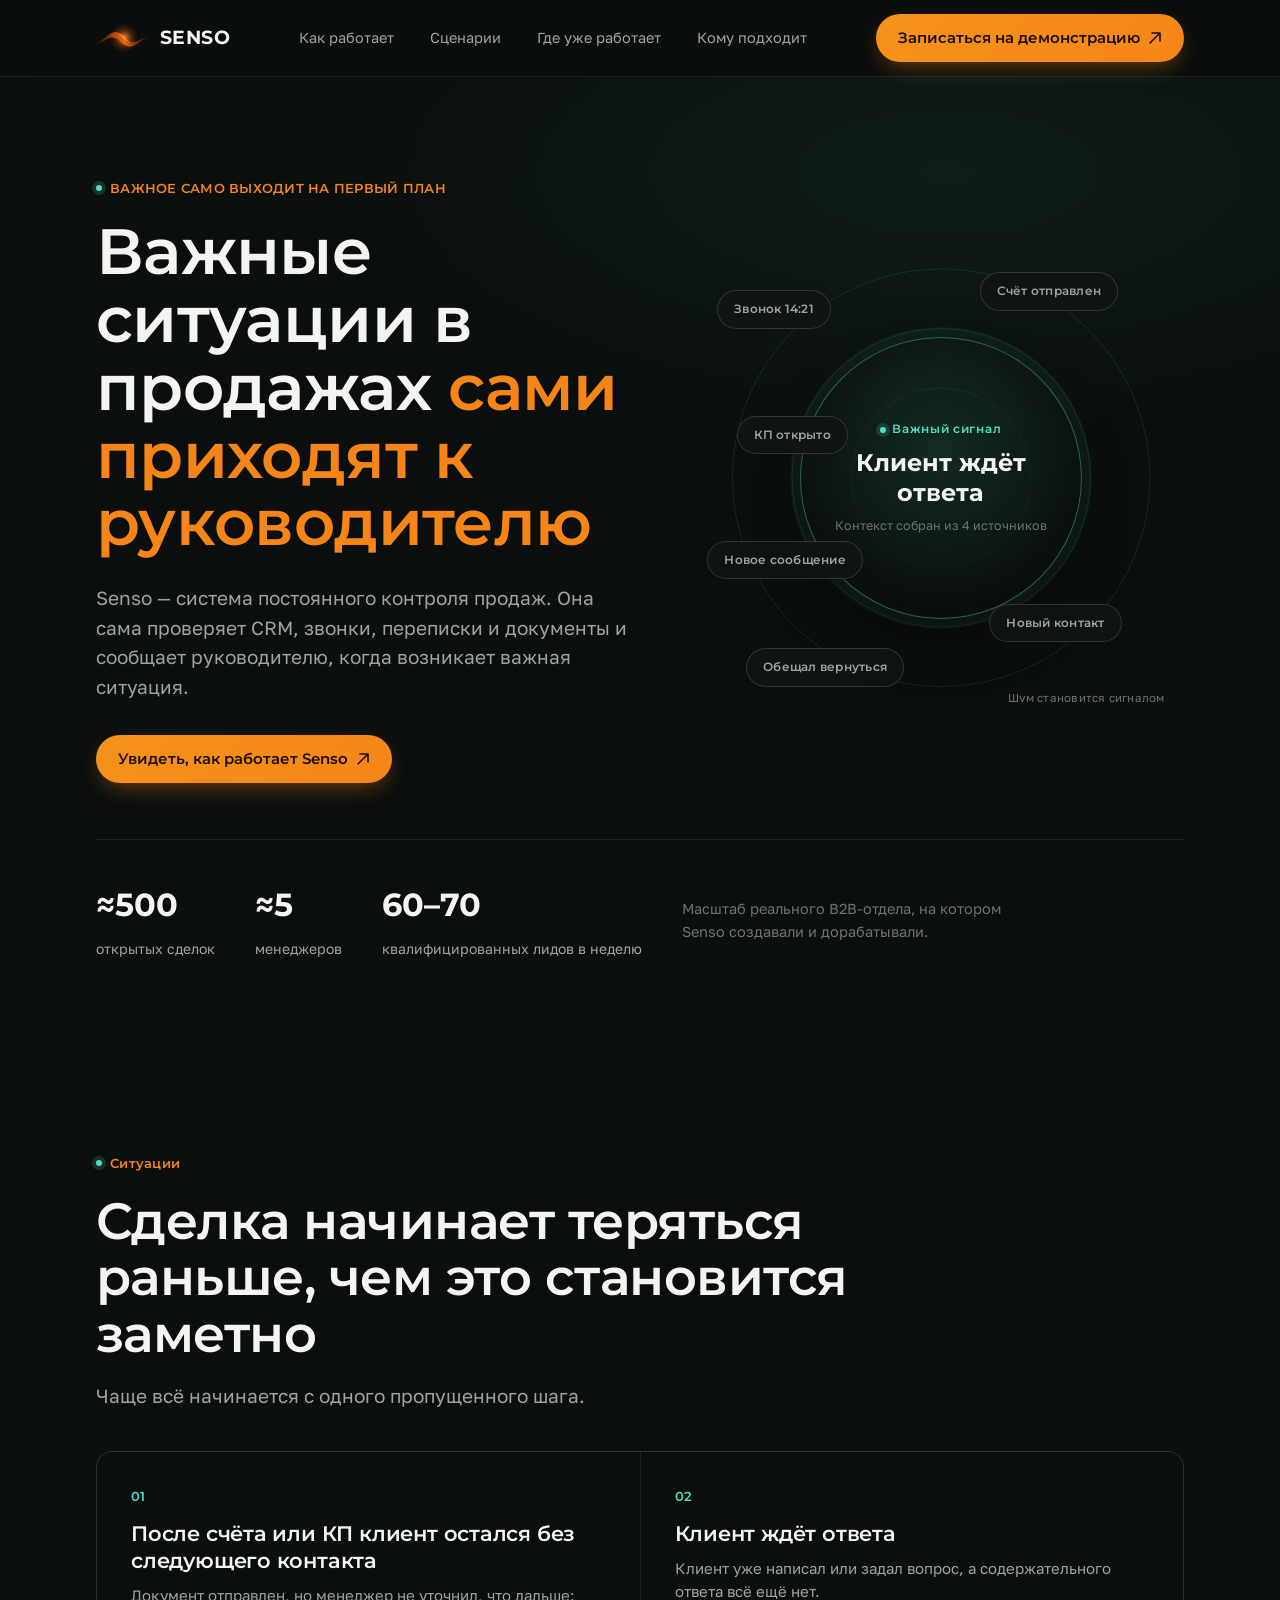
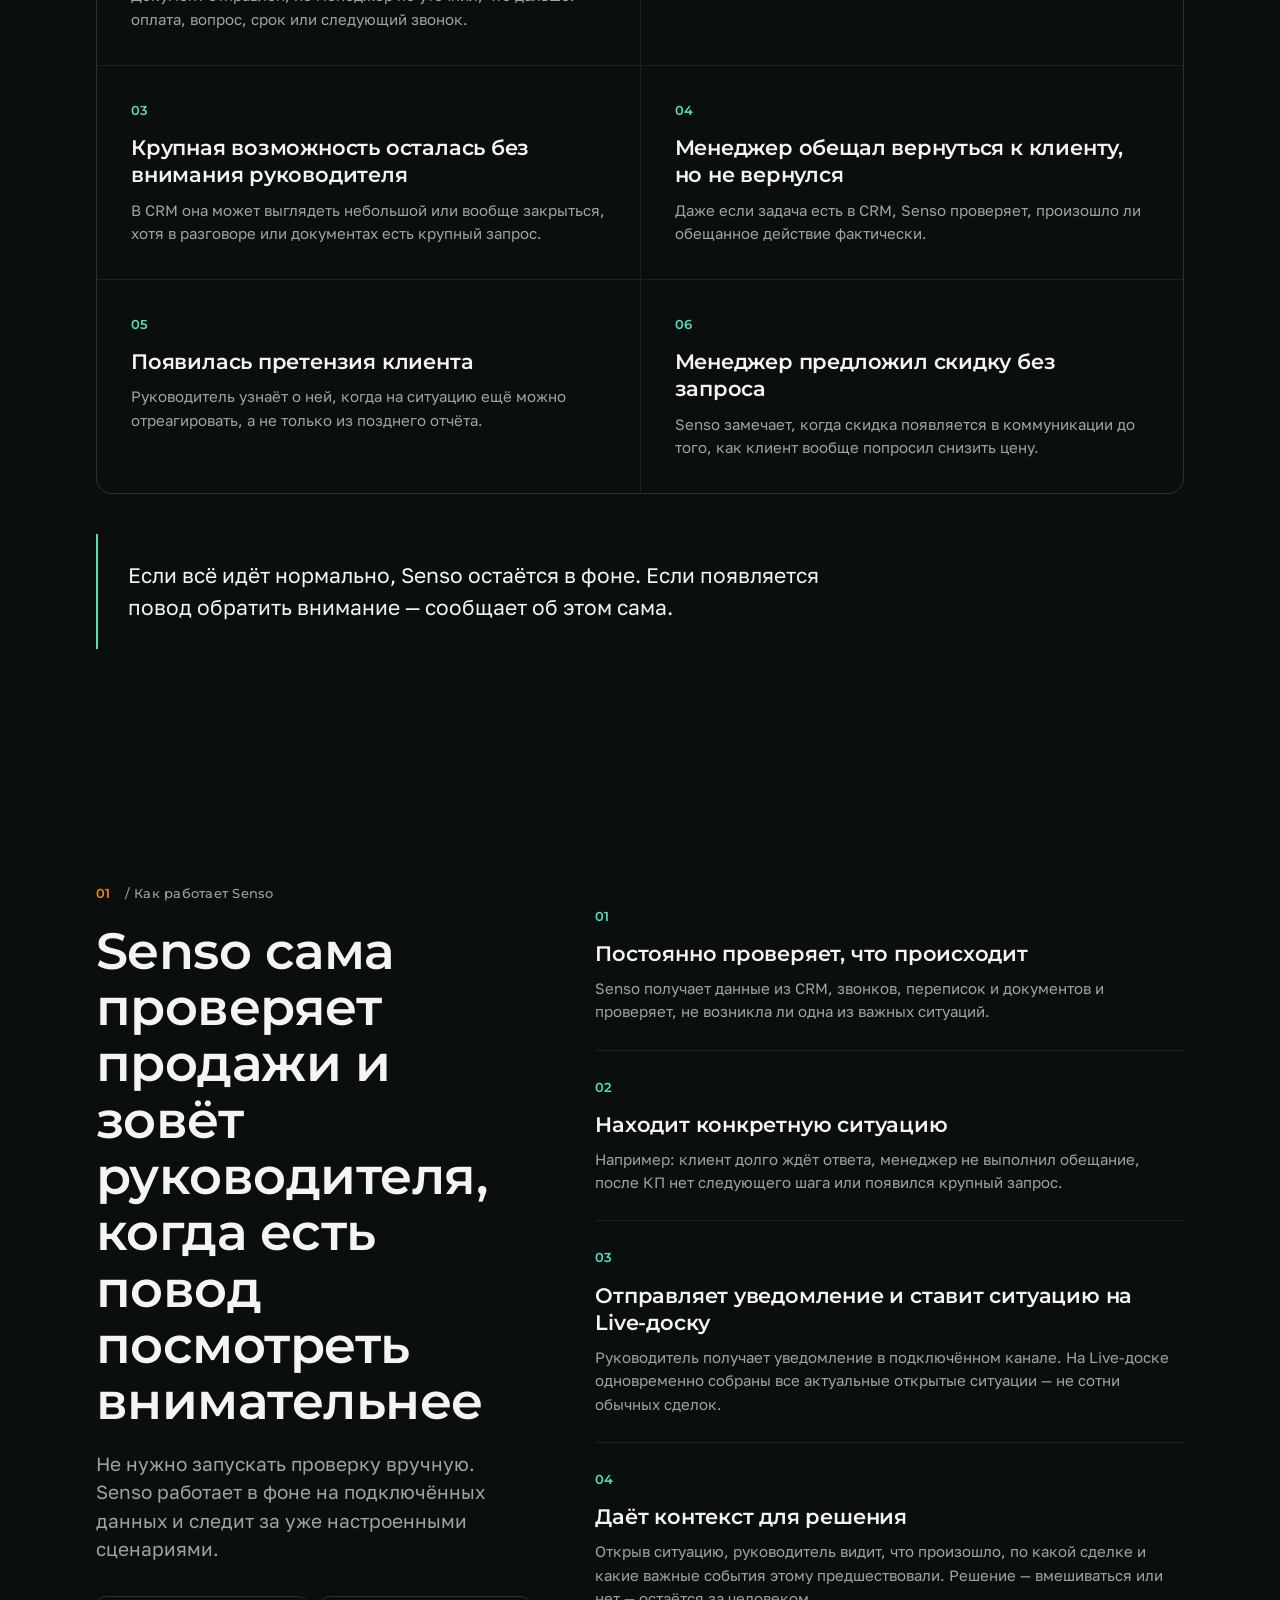
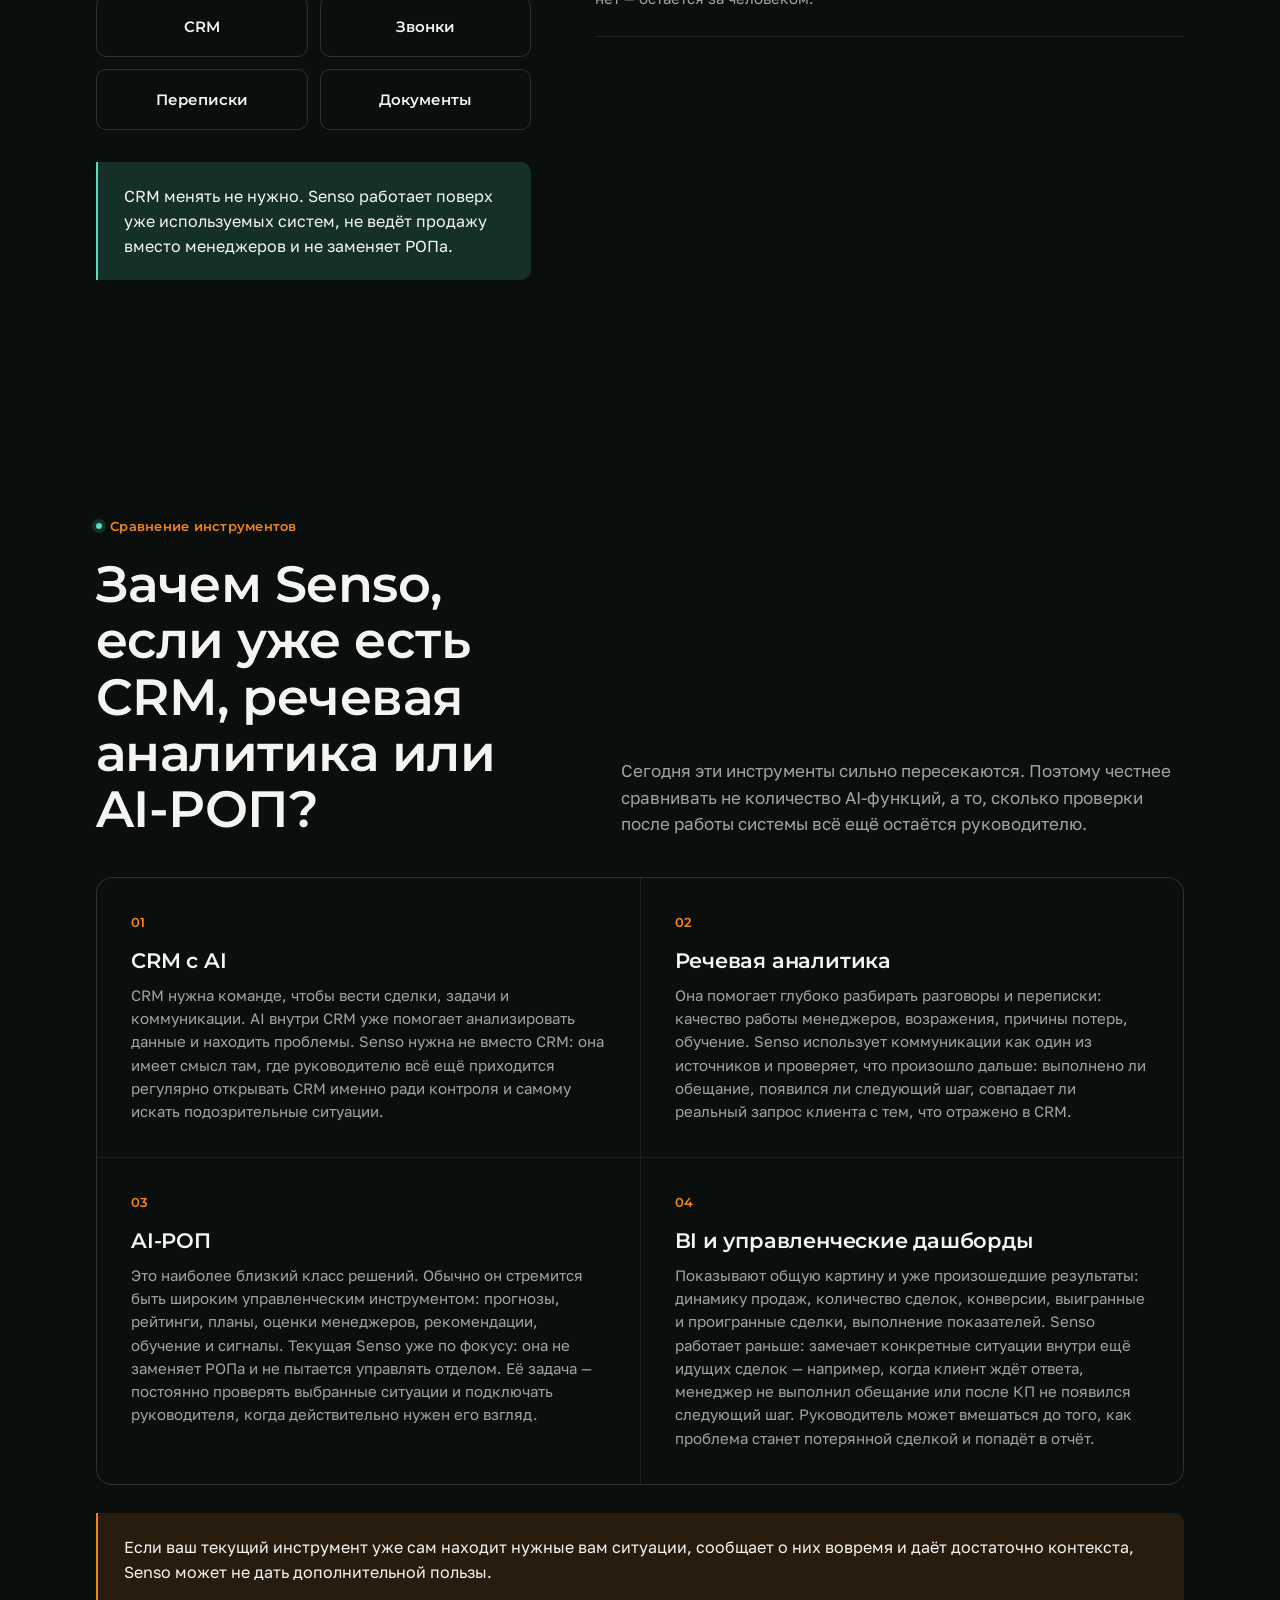
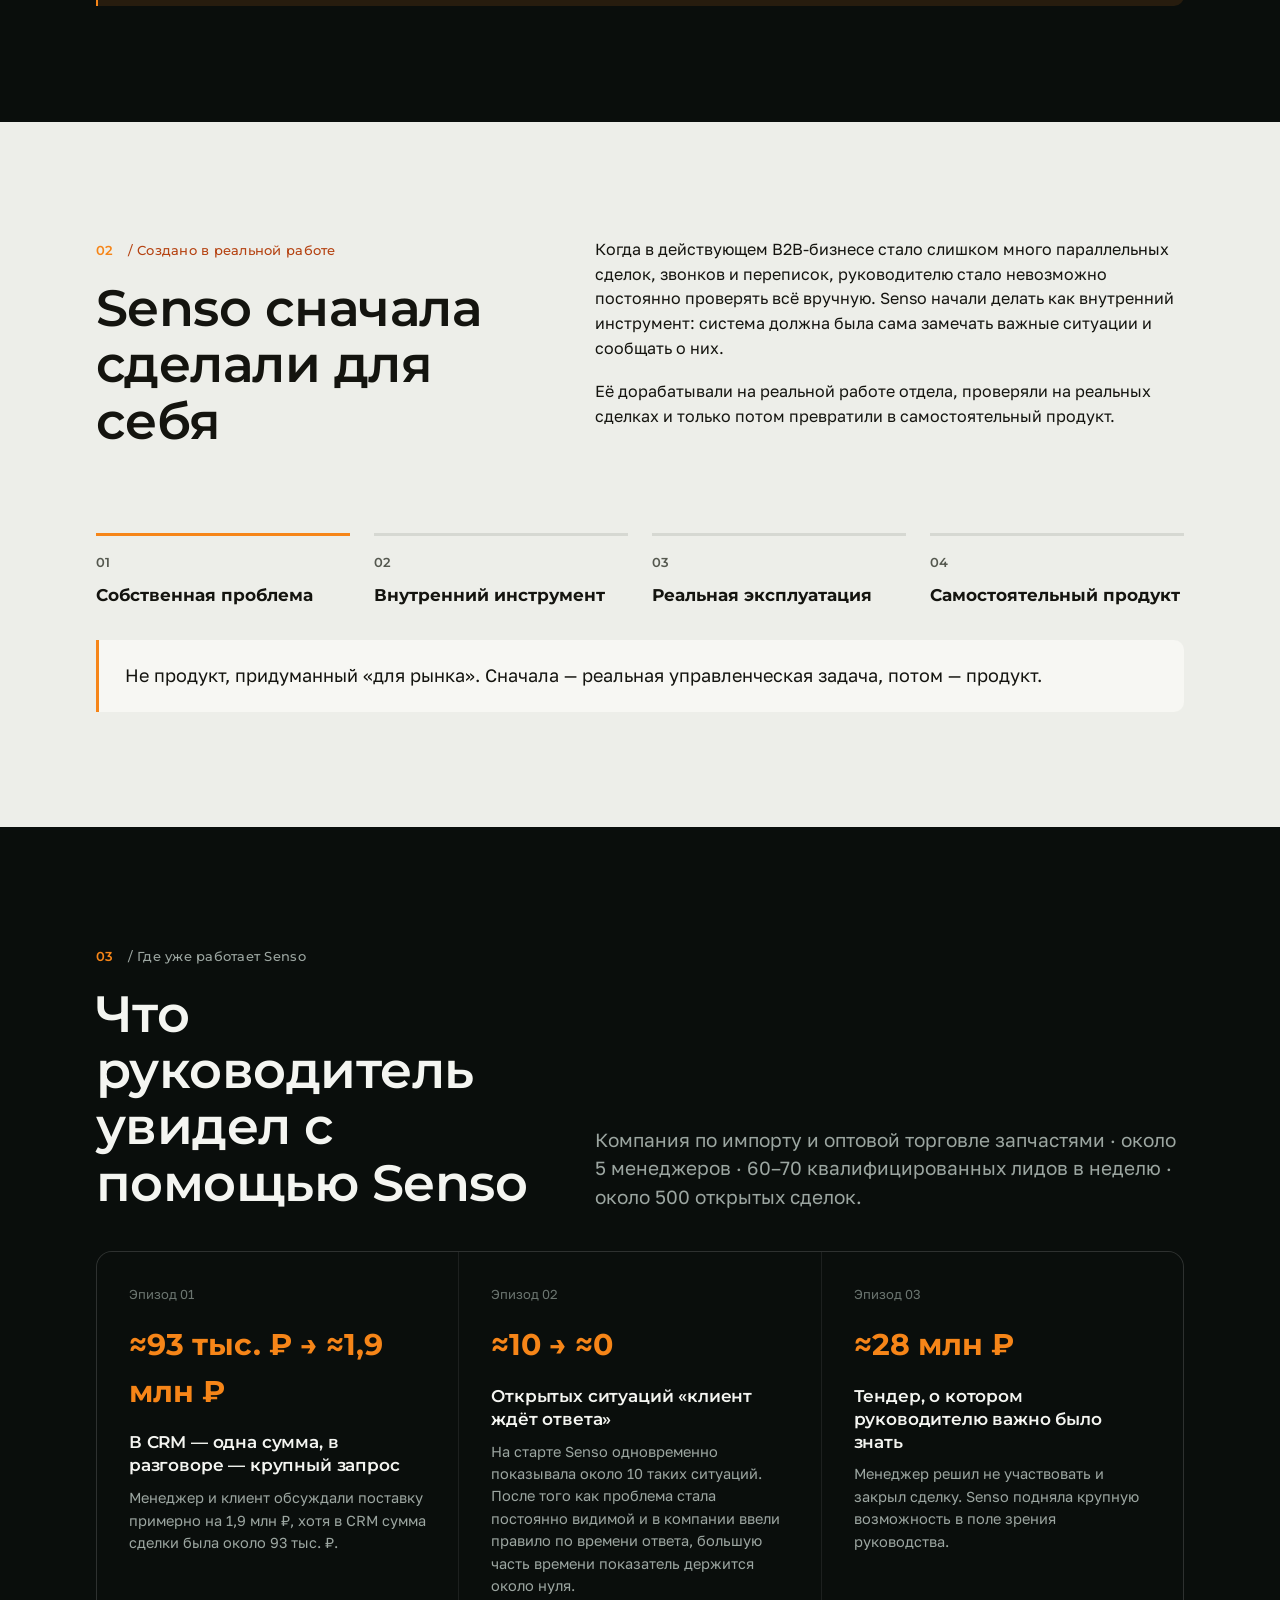
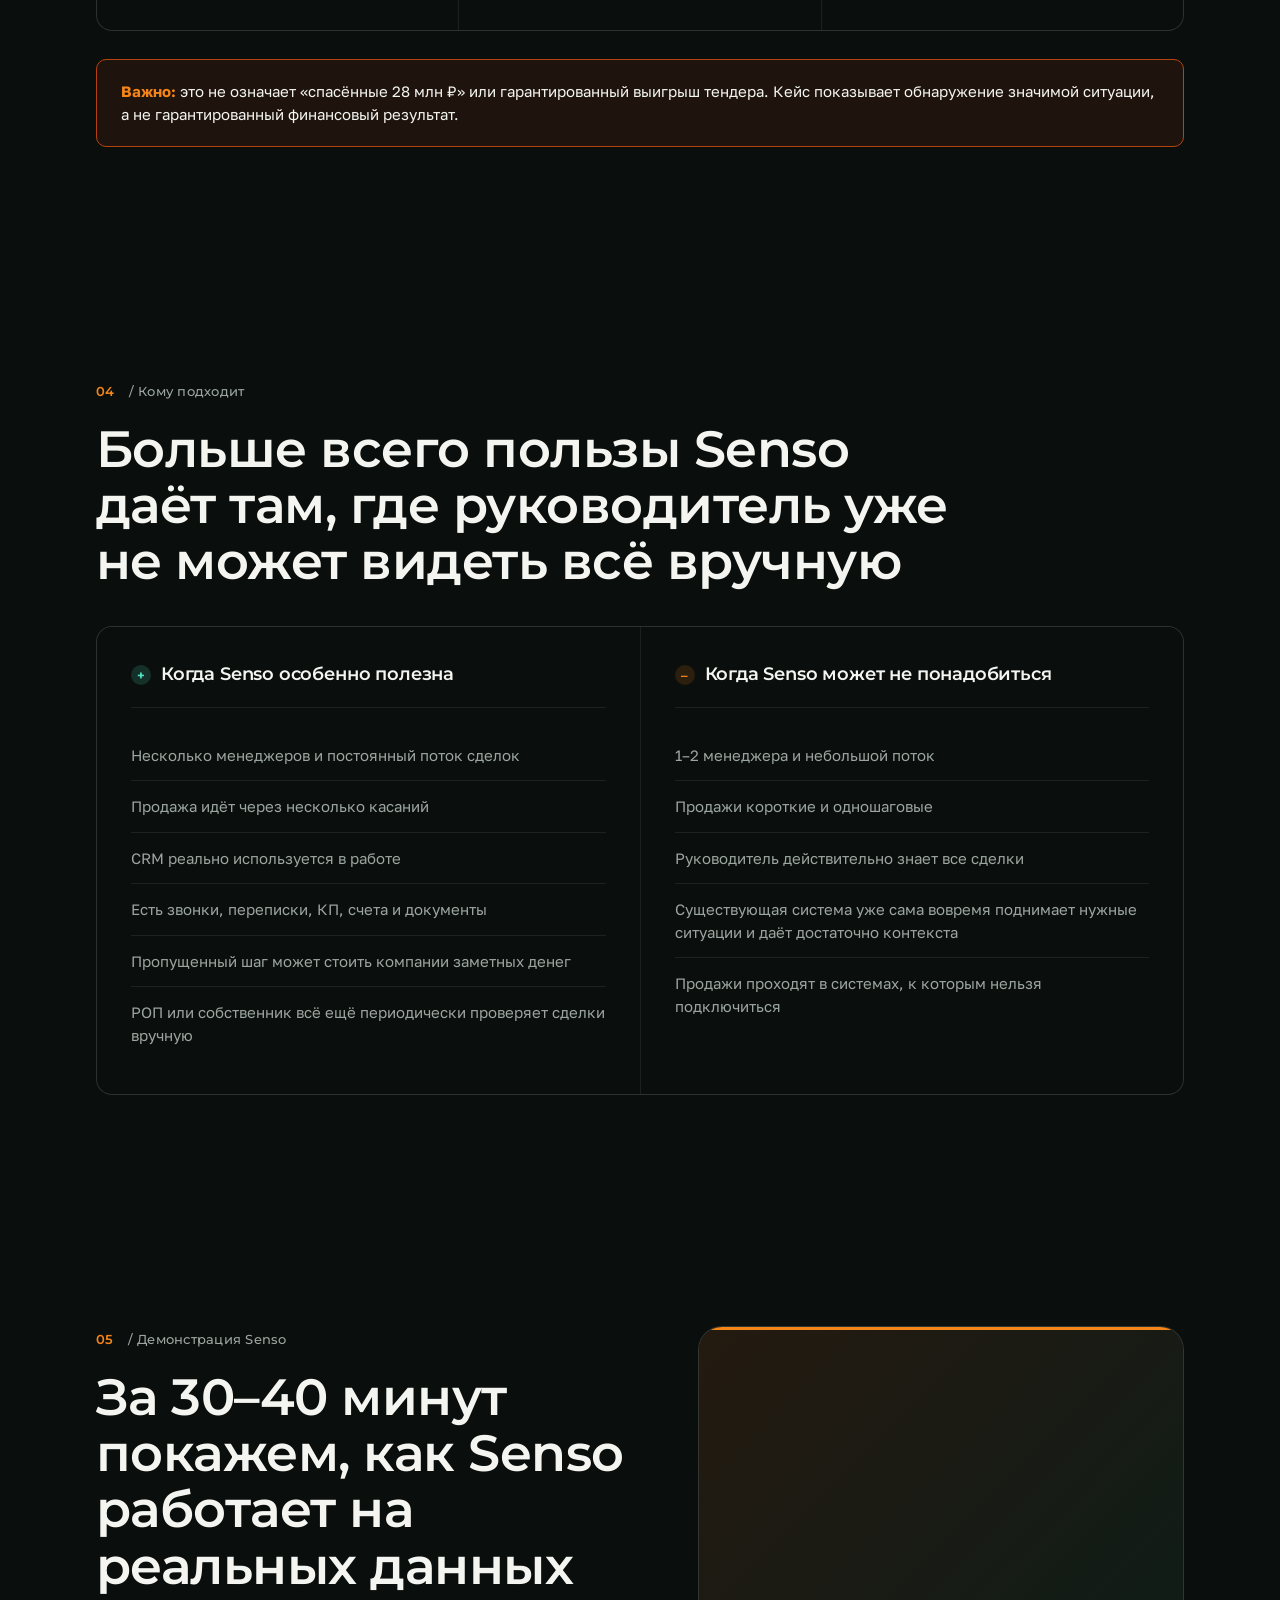
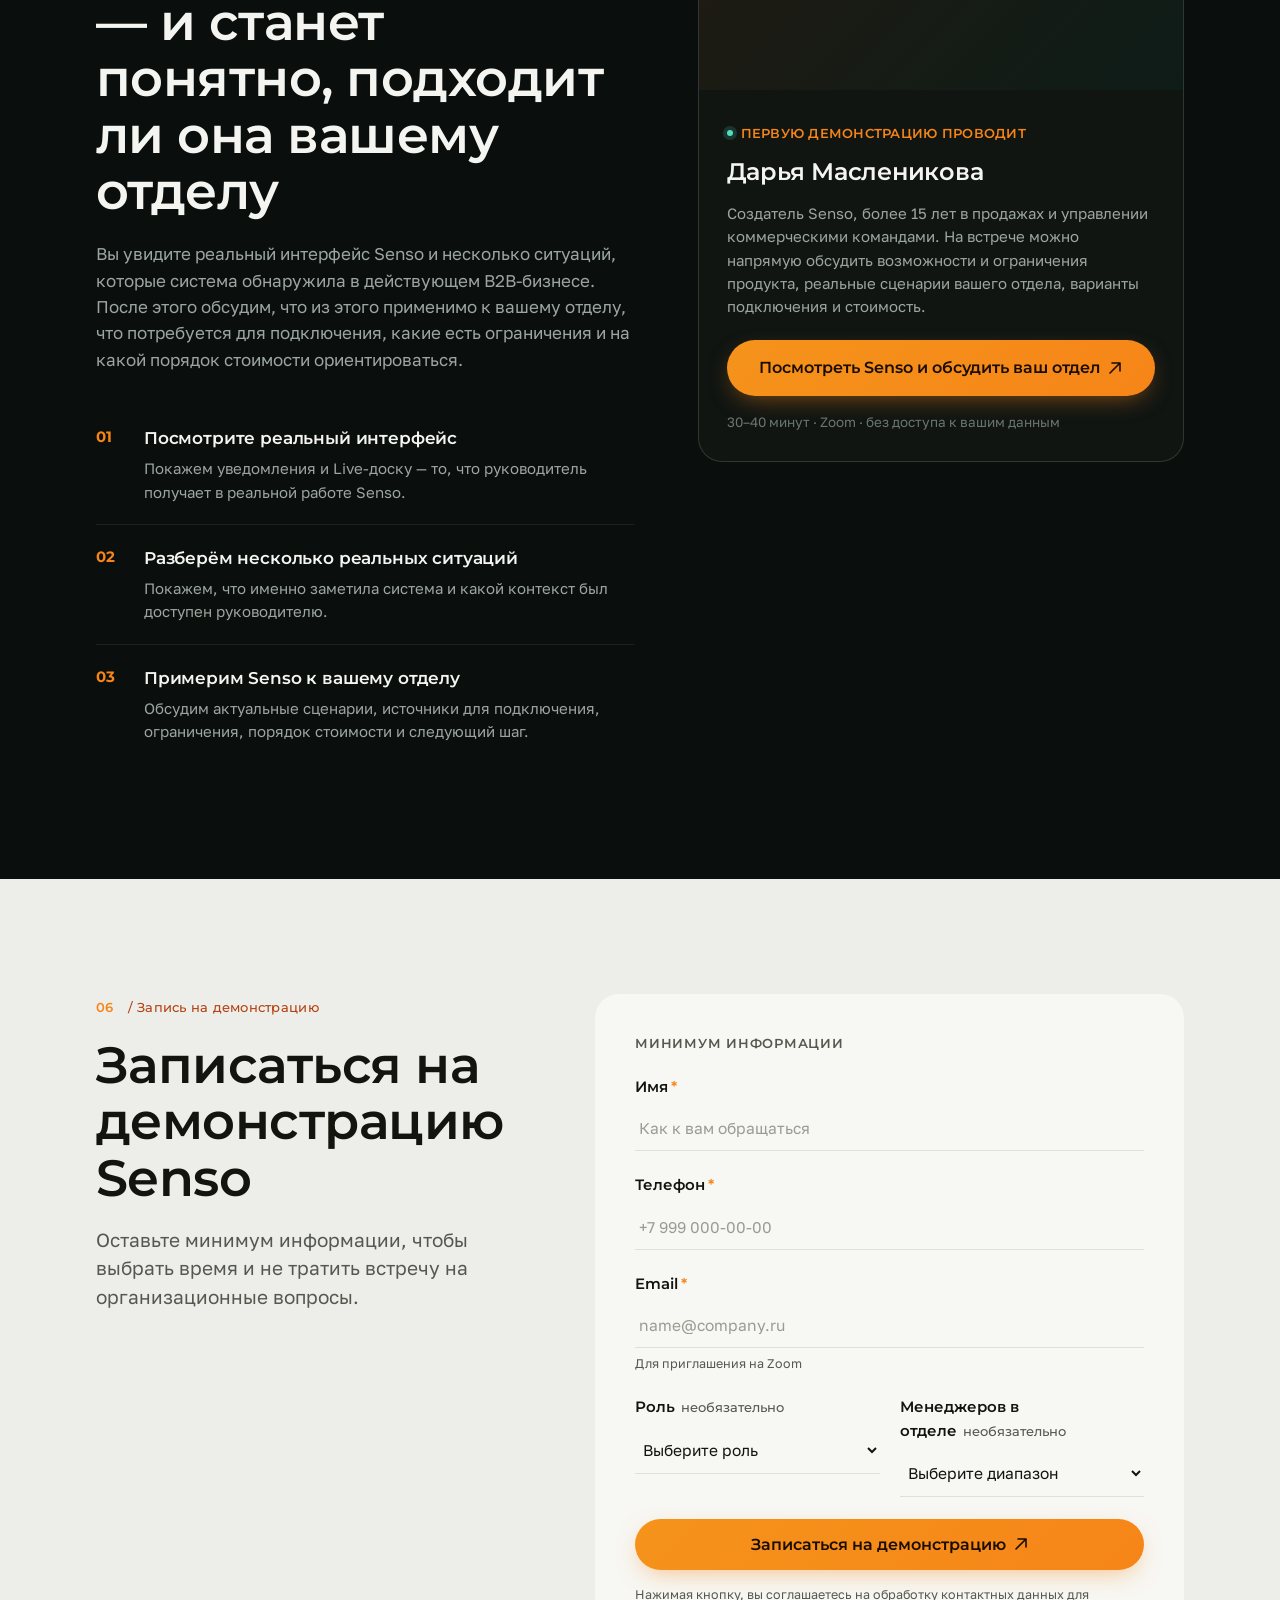
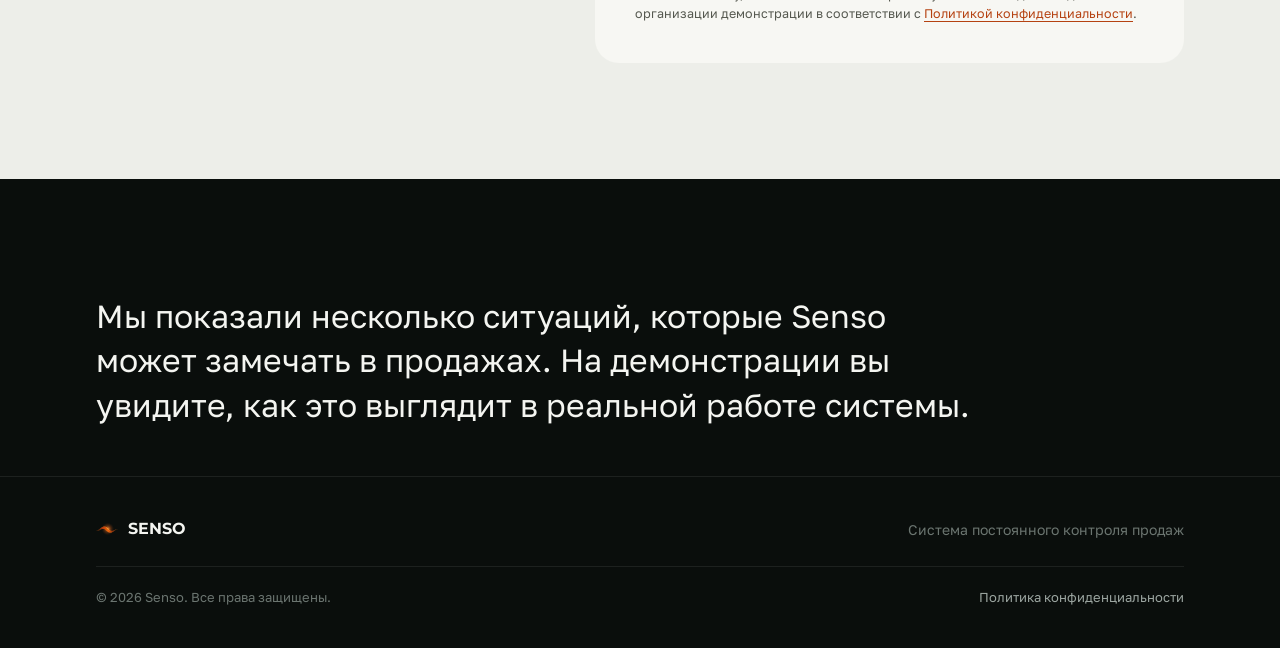
==== hero-b/index.html @ caf10337 "Add files via upload" ====
<!doctype html>
<html lang="ru">
<head>
<meta charset="utf-8" />
<meta name="viewport" content="width=device-width, initial-scale=1" />
<title>Senso — важные ситуации сами приходят к руководителю</title>
<meta name="description" content="Senso постоянно проверяет CRM, звонки, переписки и документы по сделкам и сообщает руководителю, когда возникает важная ситуация." />
<link rel="canonical" href="https://ai-senso.ru/hero-b/" />
<meta property="og:title" content="Senso — важные ситуации сами приходят к руководителю" />
<meta property="og:description" content="Senso постоянно проверяет CRM, звонки, переписки и документы по сделкам и сообщает руководителю, когда возникает важная ситуация." />
<meta property="og:type" content="website" />
<meta property="og:url" content="https://ai-senso.ru/hero-b/" />
<meta name="robots" content="index, follow" />
<link rel="icon" href="/assets/img/favicon.svg" type="image/svg+xml" />
<link rel="icon" href="/assets/img/favicon-96x96.png" sizes="96x96" type="image/png" />
<link rel="apple-touch-icon" href="/assets/img/apple-touch-icon.png" />
<link rel="manifest" href="/assets/img/site.webmanifest" />
<link rel="preconnect" href="https://fonts.googleapis.com" />
<link rel="preconnect" href="https://fonts.gstatic.com" crossorigin />
<link href="https://fonts.googleapis.com/css2?family=Golos+Text:wght@400;500;600;700&family=Montserrat:wght@500;600;700&display=swap" rel="stylesheet" />
<link rel="stylesheet" href="/assets/css/style.css" />
</head>
<body>

<header class="site-header">
  <div class="container">
    <a href="/" class="brand" aria-label="Senso — на главную">
      <img src="/assets/img/logo.svg" alt="" width="30" height="18" />
      <span>SENSO</span>
    </a>
    <nav class="main-nav" aria-label="Основная навигация">
      <a href="#how-it-works">Как работает</a>
      <a href="#situations">Сценарии</a>
      <a href="#case-study">Где уже работает</a>
      <a href="#who-for">Кому подходит</a>
    </nav>
    <a class="btn btn--primary header-cta" href="#booking">Записаться на демонстрацию <svg viewBox="0 0 14 14" fill="none"><path d="M2 12L12 2M12 2H4M12 2V10" stroke="currentColor" stroke-width="1.6" stroke-linecap="round" stroke-linejoin="round"/></svg></a>
    <button class="nav-toggle" data-nav-toggle aria-label="Открыть меню" aria-expanded="false"><span></span></button>
  </div>
</header>
<div class="site-nav-drawer" data-nav-drawer>
  <div class="container">
    <a href="#how-it-works">Как работает</a>
    <a href="#situations">Сценарии</a>
    <a href="#case-study">Где уже работает</a>
    <a href="#who-for">Кому подходит</a>
    <a class="btn btn--primary btn--block" href="#booking">Записаться на демонстрацию <svg viewBox="0 0 14 14" fill="none"><path d="M2 12L12 2M12 2H4M12 2V10" stroke="currentColor" stroke-width="1.6" stroke-linecap="round" stroke-linejoin="round"/></svg></a>
  </div>
</div>

<section class="hero">
  <div class="container hero-grid">
    <div class="hero-copy" data-reveal>
      <span class="eyebrow"><span class="dot"></span>ВАЖНОЕ САМО ВЫХОДИТ НА ПЕРВЫЙ ПЛАН</span>
      <h1>Важные ситуации в продажах <span class="accent">сами приходят к руководителю</span></h1>
      <p>Senso — система постоянного контроля продаж. Она сама проверяет CRM, звонки, переписки и документы и сообщает руководителю, когда возникает важная ситуация.</p>
      <a class="btn btn--primary" href="#how-it-works">Увидеть, как работает Senso <svg viewBox="0 0 14 14" fill="none"><path d="M2 12L12 2M12 2H4M12 2V10" stroke="currentColor" stroke-width="1.6" stroke-linecap="round" stroke-linejoin="round"/></svg></a>
    </div>
    
<div class="hero-scene" data-radar-scene>
  <svg class="radar-rings" viewBox="0 0 600 600" aria-hidden="true">
    <defs>
      <linearGradient id="sweepGradient" x1="0" y1="1" x2="0" y2="0">
        <stop offset="0%" stop-color="#51DFC0" stop-opacity="0" />
        <stop offset="100%" stop-color="#51DFC0" stop-opacity=".9" />
      </linearGradient>
    </defs>
    <circle class="ring ring--1" cx="300" cy="300" r="120" />
    <circle class="ring ring--2" cx="300" cy="300" r="200" />
    <circle class="ring ring--3" cx="300" cy="300" r="280" />
    <line class="sweep" x1="300" y1="300" x2="300" y2="20" />
  </svg>
  <div class="signal-core" data-signal-core>
    <span class="signal-tag">Важный сигнал</span>
    <strong data-signal-text>Клиент ждёт ответа</strong>
    <small data-signal-sub>Контекст собран из 4 источников</small>
  </div>
  <div class="tag tag--1" style="--x:8%; --y:36%;">КП открыто</div>
<div class="tag tag--2" style="--x:4%; --y:8%;">Звонок 14:21</div>
<div class="tag tag--3" style="--x:58%; --y:4%;">Счёт отправлен</div>
<div class="tag tag--4" style="--x:2%; --y:64%;">Новое сообщение</div>
<div class="tag tag--5" style="--x:10%; --y:88%;">Обещал вернуться</div>
<div class="tag tag--6" style="--x:60%; --y:78%;">Новый контакт</div>
  <span class="scene-caption">Шум становится сигналом</span>
</div>
  </div>
  <div class="container">
    <div class="stats-bar" data-reveal>
      <div class="stat"><b>≈500</b><span>открытых сделок</span></div>
<div class="stat"><b>≈5</b><span>менеджеров</span></div>
<div class="stat"><b>60–70</b><span>квалифицированных лидов в неделю</span></div>
      <p class="stats-note">Масштаб реального B2B-отдела, на котором Senso создавали и дорабатывали.</p>
    </div>
  </div>
</section>

<section class="section" id="situations">
  <div class="container">
    <span class="eyebrow"><span class="dot"></span>Ситуации</span>
    <h2 class="section-heading" data-reveal>Сделка начинает теряться раньше, чем это становится заметно</h2>
    <p class="section-sub" data-reveal>Чаще всё начинается с одного пропущенного шага.</p>
    <div class="grid-2" style="margin-top:40px" data-reveal-group><div class="card" data-reveal><span class="num">01</span><h3>После счёта или КП клиент остался без следующего контакта</h3><p>Документ отправлен, но менеджер не уточнил, что дальше: оплата, вопрос, срок или следующий звонок.</p></div>
<div class="card" data-reveal><span class="num">02</span><h3>Клиент ждёт ответа</h3><p>Клиент уже написал или задал вопрос, а содержательного ответа всё ещё нет.</p></div>
<div class="card" data-reveal><span class="num">03</span><h3>Крупная возможность осталась без внимания руководителя</h3><p>В CRM она может выглядеть небольшой или вообще закрыться, хотя в разговоре или документах есть крупный запрос.</p></div>
<div class="card" data-reveal><span class="num">04</span><h3>Менеджер обещал вернуться к клиенту, но не вернулся</h3><p>Даже если задача есть в CRM, Senso проверяет, произошло ли обещанное действие фактически.</p></div>
<div class="card" data-reveal><span class="num">05</span><h3>Появилась претензия клиента</h3><p>Руководитель узнаёт о ней, когда на ситуацию ещё можно отреагировать, а не только из позднего отчёта.</p></div>
<div class="card" data-reveal><span class="num">06</span><h3>Менеджер предложил скидку без запроса</h3><p>Senso замечает, когда скидка появляется в коммуникации до того, как клиент вообще попросил снизить цену.</p></div></div>
    <p class="situations-quote" data-reveal>Если всё идёт нормально, Senso остаётся в фоне. Если появляется повод обратить внимание — сообщает об этом сама.</p>
  </div>
</section>

<section class="section" id="how-it-works">
  <div class="container how-layout">
    <div data-reveal>
      <span class="eyebrow eyebrow--path"><b>01</b> / Как работает Senso</span>
      <h2 class="section-heading">Senso сама проверяет продажи и зовёт руководителя, когда есть повод посмотреть внимательнее</h2>
      <p class="section-sub">Не нужно запускать проверку вручную. Senso работает в фоне на подключённых данных и следит за уже настроенными сценариями.</p>
      <div class="source-chips"><span>CRM</span>
<span>Звонки</span>
<span>Переписки</span>
<span>Документы</span></div>
      <div class="trust-box">CRM менять не нужно. Senso работает поверх уже используемых систем, не ведёт продажу вместо менеджеров и не заменяет РОПа.</div>
    </div>
    <div class="how-steps" data-reveal><div class="card"><span class="num">01</span><h3>Постоянно проверяет, что происходит</h3><p>Senso получает данные из CRM, звонков, переписок и документов и проверяет, не возникла ли одна из важных ситуаций.</p></div>
<div class="card"><span class="num">02</span><h3>Находит конкретную ситуацию</h3><p>Например: клиент долго ждёт ответа, менеджер не выполнил обещание, после КП нет следующего шага или появился крупный запрос.</p></div>
<div class="card"><span class="num">03</span><h3>Отправляет уведомление и ставит ситуацию на Live-доску</h3><p>Руководитель получает уведомление в подключённом канале. На Live-доске одновременно собраны все актуальные открытые ситуации — не сотни обычных сделок.</p></div>
<div class="card"><span class="num">04</span><h3>Даёт контекст для решения</h3><p>Открыв ситуацию, руководитель видит, что произошло, по какой сделке и какие важные события этому предшествовали. Решение — вмешиваться или нет — остаётся за человеком.</p></div></div>
  </div>
</section>

<section class="section">
  <div class="container">
    <div class="compare-header-grid">
      <div data-reveal>
        <span class="eyebrow"><span class="dot"></span>Сравнение инструментов</span>
        <h2 class="section-heading" style="margin-bottom:0">Зачем Senso, если уже есть CRM, речевая аналитика или AI-РОП?</h2>
      </div>
      <p class="compare-intro" data-reveal style="margin-bottom:0">Сегодня эти инструменты сильно пересекаются. Поэтому честнее сравнивать не количество AI-функций, а то, сколько проверки после работы системы всё ещё остаётся руководителю.</p>
    </div>
    <div class="grid-2" data-reveal-group><div class="card" data-reveal><span class="num" style="color:var(--orange)">01</span><h3>CRM с AI</h3><p>CRM нужна команде, чтобы вести сделки, задачи и коммуникации. AI внутри CRM уже помогает анализировать данные и находить проблемы. Senso нужна не вместо CRM: она имеет смысл там, где руководителю всё ещё приходится регулярно открывать CRM именно ради контроля и самому искать подозрительные ситуации.</p></div>
<div class="card" data-reveal><span class="num" style="color:var(--orange)">02</span><h3>Речевая аналитика</h3><p>Она помогает глубоко разбирать разговоры и переписки: качество работы менеджеров, возражения, причины потерь, обучение. Senso использует коммуникации как один из источников и проверяет, что произошло дальше: выполнено ли обещание, появился ли следующий шаг, совпадает ли реальный запрос клиента с тем, что отражено в CRM.</p></div>
<div class="card" data-reveal><span class="num" style="color:var(--orange)">03</span><h3>AI-РОП</h3><p>Это наиболее близкий класс решений. Обычно он стремится быть широким управленческим инструментом: прогнозы, рейтинги, планы, оценки менеджеров, рекомендации, обучение и сигналы. Текущая Senso уже по фокусу: она не заменяет РОПа и не пытается управлять отделом. Её задача — постоянно проверять выбранные ситуации и подключать руководителя, когда действительно нужен его взгляд.</p></div>
<div class="card" data-reveal><span class="num" style="color:var(--orange)">04</span><h3>BI и управленческие дашборды</h3><p>Показывают общую картину и уже произошедшие результаты: динамику продаж, количество сделок, конверсии, выигранные и проигранные сделки, выполнение показателей. Senso работает раньше: замечает конкретные ситуации внутри ещё идущих сделок — например, когда клиент ждёт ответа, менеджер не выполнил обещание или после КП не появился следующий шаг. Руководитель может вмешаться до того, как проблема станет потерянной сделкой и попадёт в отчёт.</p></div></div>
    <div class="trust-box trust-box--orange" style="margin-top:28px" data-reveal>Если ваш текущий инструмент уже сам находит нужные вам ситуации, сообщает о них вовремя и даёт достаточно контекста, Senso может не дать дополнительной пользы.</div>
  </div>
</section>

<section class="section section--light origin-wrap" id="origin">
  <div class="container origin-layout">
    <div data-reveal>
      <span class="eyebrow eyebrow--path"><b>02</b> / Создано в реальной работе</span>
      <h2 class="section-heading">Senso сначала сделали для себя</h2>
    </div>
    <div data-reveal>
      <p>Когда в действующем B2B-бизнесе стало слишком много параллельных сделок, звонков и переписок, руководителю стало невозможно постоянно проверять всё вручную. Senso начали делать как внутренний инструмент: система должна была сама замечать важные ситуации и сообщать о них.</p>
<p>Её дорабатывали на реальной работе отдела, проверяли на реальных сделках и только потом превратили в самостоятельный продукт.</p>
    </div>
  </div>
  <div class="container">
    <ul class="timeline" data-reveal-group><li><span class="t-num">01</span><span class="t-label">Собственная проблема</span></li>
<li><span class="t-num">02</span><span class="t-label">Внутренний инструмент</span></li>
<li><span class="t-num">03</span><span class="t-label">Реальная эксплуатация</span></li>
<li><span class="t-num">04</span><span class="t-label">Самостоятельный продукт</span></li></ul>
    <div class="origin-callout" data-reveal>Не продукт, придуманный «для рынка». Сначала — реальная управленческая задача, потом — продукт.</div>
  </div>
</section>

<section class="section" id="case-study">
  <div class="container">
    <div class="case-header">
      <div data-reveal>
        <span class="eyebrow eyebrow--path"><b>03</b> / Где уже работает Senso</span>
        <h2 class="section-heading" style="margin-bottom:0">Что руководитель увидел с помощью Senso</h2>
      </div>
      <p class="section-sub" data-reveal style="margin-bottom:0">Компания по импорту и оптовой торговле запчастями · около 5 менеджеров · 60–70 квалифицированных лидов в неделю · около 500 открытых сделок.</p>
    </div>
    <div class="episodes" data-reveal-group><div class="episode" data-reveal><span class="ep-label">Эпизод 01</span><div class="ep-figure">≈93 тыс. ₽ → ≈1,9 млн ₽</div><h4>В CRM — одна сумма, в разговоре — крупный запрос</h4><p>Менеджер и клиент обсуждали поставку примерно на 1,9 млн ₽, хотя в CRM сумма сделки была около 93 тыс. ₽.</p></div>
<div class="episode" data-reveal><span class="ep-label">Эпизод 02</span><div class="ep-figure">≈10 → ≈0</div><h4>Открытых ситуаций «клиент ждёт ответа»</h4><p>На старте Senso одновременно показывала около 10 таких ситуаций. После того как проблема стала постоянно видимой и в компании ввели правило по времени ответа, большую часть времени показатель держится около нуля.</p></div>
<div class="episode" data-reveal><span class="ep-label">Эпизод 03</span><div class="ep-figure">≈28 млн ₽</div><h4>Тендер, о котором руководителю важно было знать</h4><p>Менеджер решил не участвовать и закрыл сделку. Senso подняла крупную возможность в поле зрения руководства.</p></div></div>
    <p class="disclaimer" data-reveal><b>Важно:</b> это не означает «спасённые 28 млн ₽» или гарантированный выигрыш тендера. Кейс показывает обнаружение значимой ситуации, а не гарантированный финансовый результат.</p>
  </div>
</section>

<section class="section" id="who-for">
  <div class="container">
    <span class="eyebrow eyebrow--path"><b>04</b> / Кому подходит</span>
    <h2 class="section-heading" data-reveal>Больше всего пользы Senso даёт там, где руководитель уже не может видеть всё вручную</h2>
    <div class="who-grid" style="margin-top:36px" data-reveal>
      <div class="who-col who-col--yes">
        <h3><span class="mark">+</span>Когда Senso особенно полезна</h3>
        <ul><li>Несколько менеджеров и постоянный поток сделок</li>
<li>Продажа идёт через несколько касаний</li>
<li>CRM реально используется в работе</li>
<li>Есть звонки, переписки, КП, счета и документы</li>
<li>Пропущенный шаг может стоить компании заметных денег</li>
<li>РОП или собственник всё ещё периодически проверяет сделки вручную</li></ul>
      </div>
      <div class="who-col who-col--no">
        <h3><span class="mark">–</span>Когда Senso может не понадобиться</h3>
        <ul><li>1–2 менеджера и небольшой поток</li>
<li>Продажи короткие и одношаговые</li>
<li>Руководитель действительно знает все сделки</li>
<li>Существующая система уже сама вовремя поднимает нужные ситуации и даёт достаточно контекста</li>
<li>Продажи проходят в системах, к которым нельзя подключиться</li></ul>
      </div>
    </div>
  </div>
</section>

<section class="section" id="demo">
  <div class="container demo-layout">
    <div class="demo-copy" data-reveal>
      <span class="eyebrow eyebrow--path"><b>05</b> / Демонстрация Senso</span>
      <h2 class="section-heading" style="margin-bottom:0">За 30–40 минут покажем, как Senso работает на реальных данных — и станет понятно, подходит ли она вашему отделу</h2>
      <p class="lead">Вы увидите реальный интерфейс Senso и несколько ситуаций, которые система обнаружила в действующем B2B-бизнесе. После этого обсудим, что из этого применимо к вашему отделу, что потребуется для подключения, какие есть ограничения и на какой порядок стоимости ориентироваться.</p>
      <ul class="demo-steps"><li><span class="d-num">01</span><div><h4>Посмотрите реальный интерфейс</h4><p>Покажем уведомления и Live-доску — то, что руководитель получает в реальной работе Senso.</p></div></li>
<li><span class="d-num">02</span><div><h4>Разберём несколько реальных ситуаций</h4><p>Покажем, что именно заметила система и какой контекст был доступен руководителю.</p></div></li>
<li><span class="d-num">03</span><div><h4>Примерим Senso к вашему отделу</h4><p>Обсудим актуальные сценарии, источники для подключения, ограничения, порядок стоимости и следующий шаг.</p></div></li></ul>
    </div>
    <div class="daria-card" data-reveal>
      <div class="daria-photo">
        <img src="assets/img/daria.jpg" alt="Дарья Масленикова" loading="lazy"
             onerror="this.closest('.daria-photo').style.background='linear-gradient(135deg,#241a10,#0e1c18)'; this.remove();" />
      </div>
      <div class="daria-body">
        <span class="eyebrow" style="margin-bottom:0"><span class="dot"></span>ПЕРВУЮ ДЕМОНСТРАЦИЮ ПРОВОДИТ</span>
        <h3 class="daria-name">Дарья Масленикова</h3>
        <p class="role">Создатель Senso, более 15 лет в продажах и управлении коммерческими командами. На встрече можно напрямую обсудить возможности и ограничения продукта, реальные сценарии вашего отдела, варианты подключения и стоимость.</p>
        <a class="btn btn--primary btn--block" href="#booking">Посмотреть Senso и обсудить ваш отдел <svg viewBox="0 0 14 14" fill="none"><path d="M2 12L12 2M12 2H4M12 2V10" stroke="currentColor" stroke-width="1.6" stroke-linecap="round" stroke-linejoin="round"/></svg></a>
        <p class="daria-micro">30–40 минут · Zoom · без доступа к вашим данным</p>
      </div>
    </div>
  </div>
</section>

<section class="section section--light" id="booking">
  <div class="container form-layout">
    <div data-reveal>
      <span class="eyebrow eyebrow--path"><b>06</b> / Запись на демонстрацию</span>
      <h2 class="section-heading">Записаться на демонстрацию Senso</h2>
      <p class="section-sub">Оставьте минимум информации, чтобы выбрать время и не тратить встречу на организационные вопросы.</p>
    </div>
    <form class="form-panel" data-booking-form data-endpoint="" data-reveal novalidate>
      <p class="panel-label">МИНИМУМ ИНФОРМАЦИИ</p>
      <div class="field">
        <label for="f-name">Имя<span class="req">*</span></label>
        <input id="f-name" name="name" type="text" placeholder="Как к вам обращаться" required />
      </div>
      <div class="field">
        <label for="f-phone">Телефон<span class="req">*</span></label>
        <input id="f-phone" name="phone" type="tel" placeholder="+7 999 000-00-00" required />
      </div>
      <div class="field">
        <label for="f-email">Email<span class="req">*</span></label>
        <input id="f-email" name="email" type="email" placeholder="name@company.ru" required />
        <p class="field-hint">Для приглашения на Zoom</p>
      </div>
      <div class="field field-row">
        <div>
          <label for="f-role">Роль<span class="opt">необязательно</span></label>
          <select id="f-role" name="role">
            <option value="">Выберите роль</option>
            <option>Собственник</option>
            <option>Руководитель отдела продаж</option>
            <option>Коммерческий директор</option>
            <option>Другое</option>
          </select>
        </div>
        <div>
          <label for="f-team">Менеджеров в отделе<span class="opt">необязательно</span></label>
          <select id="f-team" name="team_size">
            <option value="">Выберите диапазон</option>
            <option>1–2</option>
            <option>3–5</option>
            <option>6–15</option>
            <option>15+</option>
          </select>
        </div>
      </div>
      <button class="btn btn--primary btn--block" type="submit">Записаться на демонстрацию <svg viewBox="0 0 14 14" fill="none"><path d="M2 12L12 2M12 2H4M12 2V10" stroke="currentColor" stroke-width="1.6" stroke-linecap="round" stroke-linejoin="round"/></svg></button>
      <p class="form-consent">Нажимая кнопку, вы соглашаетесь на обработку контактных данных для организации демонстрации в соответствии с <a href="/privacy/">Политикой конфиденциальности</a>.</p>
      <p class="form-status" data-form-status></p>
    </form>
  </div>
</section>

<section class="section" style="padding-bottom:48px">
  <div class="container">
    <p class="final-phrase" data-reveal>Мы показали несколько ситуаций, которые Senso может замечать в продажах. На демонстрации вы увидите, как это выглядит в реальной работе системы.</p>
  </div>
</section>

<footer class="site-footer">
  <div class="container">
    <div class="footer-top">
      <div class="footer-brand">
        <img src="/assets/img/logo.svg" alt="" width="22" height="14" />
        <span>SENSO</span>
      </div>
      <span class="footer-tagline">Система постоянного контроля продаж</span>
    </div>
    <div class="footer-legal">
      <span>© 2026 Senso. Все права защищены.</span>
      <span><a href="/privacy/">Политика конфиденциальности</a></span>
    </div>
  </div>
</footer>
<script src="/assets/js/main.js" defer></script>
</body>
</html>
---- assets/css/style.css ----
/* =========================================================
   SENSO — design tokens & base styles
   ========================================================= */

:root {
  /* Brand colors (from official brand pack) */
  --orange: #F68518;
  --orange-2: #F5931B;
  --orange-3: #F6C23C;
  --orange-deep: #B54211;
  --orange-deep-2: #913912;
  --gold-highlight: #FFE08A;

  /* Surface colors (sampled from approved landing) */
  --ink: #0A0E0C;           /* base dark background */
  --ink-soft: #101512;      /* raised dark surface / cards */
  --ink-glow: #0E1C18;      /* radar / hero glow variant */
  --ink-border: rgba(255, 255, 255, 0.08);
  --ink-border-strong: rgba(255, 255, 255, 0.14);

  --paper: #EDEEE9;         /* light section background */
  --paper-card: #F7F7F3;    /* light card / form panel */
  --paper-border: rgba(17, 21, 18, 0.1);

  --text-on-dark: #F4F5F1;
  --text-on-dark-muted: #9CA6A1;
  --text-on-dark-faint: #6B7570;
  --text-on-light: #14140F;
  --text-on-light-muted: #55584F;

  --mint: #51DFC0;
  --mint-dim: rgba(81, 223, 192, 0.16);

  /* Type */
  --font-display: "Montserrat", "Golos Text", system-ui, sans-serif;
  --font-body: "Golos Text", "Montserrat", system-ui, sans-serif;

  /* Layout */
  --container-w: 1216px;
  --gutter: clamp(20px, 5vw, 96px);
  --radius-sm: 10px;
  --radius-md: 16px;
  --radius-lg: 24px;

  --ease-out: cubic-bezier(.16, 1, .3, 1);
}

* { box-sizing: border-box; }
html { scroll-behavior: smooth; overflow-x: hidden; }

body {
  margin: 0;
  background: var(--ink);
  color: var(--text-on-dark);
  font-family: var(--font-body);
  font-size: 16px;
  line-height: 1.55;
  -webkit-font-smoothing: antialiased;
  overflow-x: hidden;
}

img, svg { display: block; max-width: 100%; }

a { color: inherit; text-decoration: none; }

h1, h2, h3, h4 { font-family: var(--font-display); font-weight: 600; margin: 0; letter-spacing: -0.01em; }

p { margin: 0; }

ul { margin: 0; padding: 0; list-style: none; }

button, input, select { font-family: inherit; font-size: inherit; color: inherit; }

.container {
  width: 100%;
  max-width: var(--container-w);
  margin: 0 auto;
  padding: 0 var(--gutter);
}

.visually-hidden {
  position: absolute; width: 1px; height: 1px; overflow: hidden;
  clip: rect(0 0 0 0); white-space: nowrap;
}

/* -------------------- Sections -------------------- */

.section {
  position: relative;
  padding: clamp(64px, 9vw, 128px) 0;
}

.section--light {
  background: var(--paper);
  color: var(--text-on-light);
}

.section--light .eyebrow { color: var(--orange-deep); }
.section--light .muted { color: var(--text-on-light-muted); }

.eyebrow {
  display: inline-flex;
  align-items: center;
  gap: 8px;
  font-family: var(--font-display);
  font-weight: 600;
  font-size: 13px;
  letter-spacing: 0.02em;
  color: var(--orange);
  text-transform: none;
  margin-bottom: 20px;
}

.eyebrow .dot {
  width: 6px; height: 6px; border-radius: 50%;
  background: var(--mint);
  box-shadow: 0 0 0 4px var(--mint-dim);
}

.eyebrow--path { color: var(--text-on-dark-muted); font-weight: 500; }
.eyebrow--path b { color: var(--orange); font-weight: 600; margin-right: 6px; }

.section-heading {
  font-size: clamp(32px, 4vw, 52px);
  line-height: 1.1;
  max-width: 880px;
  margin-bottom: 20px;
}

.section-sub {
  font-size: clamp(16px, 1.6vw, 19px);
  color: var(--text-on-dark-muted);
  max-width: 640px;
  line-height: 1.5;
}

.section--light .section-sub { color: var(--text-on-light-muted); }

.muted { color: var(--text-on-dark-muted); }

/* -------------------- Header -------------------- */

.site-header {
  position: sticky;
  top: 0;
  z-index: 100;
  background: rgba(10, 14, 12, 0.82);
  backdrop-filter: blur(14px);
  -webkit-backdrop-filter: blur(14px);
  border-bottom: 1px solid var(--ink-border);
}

.site-header .container {
  display: flex;
  align-items: center;
  justify-content: space-between;
  height: 76px;
}

.brand {
  display: flex;
  align-items: center;
  gap: 12px;
}

.brand img { height: 30px; width: auto; }

.brand span {
  font-family: var(--font-display);
  font-weight: 700;
  font-size: 19px;
  letter-spacing: 0.02em;
  color: var(--text-on-dark);
}

.main-nav {
  display: flex;
  align-items: center;
  gap: 36px;
}

.main-nav a {
  font-size: 14.5px;
  color: var(--text-on-dark-muted);
  transition: color .2s var(--ease-out);
  white-space: nowrap;
}

.main-nav a:hover { color: var(--text-on-dark); }

.header-cta {
  display: inline-flex;
}

.btn {
  display: inline-flex;
  align-items: center;
  justify-content: center;
  flex-wrap: nowrap;
  gap: 8px;
  font-family: var(--font-display);
  font-weight: 600;
  font-size: 14.5px;
  white-space: nowrap;
  padding: 13px 22px;
  border-radius: 999px;
  border: none;
  cursor: pointer;
  transition: transform .25s var(--ease-out), box-shadow .25s var(--ease-out), background .25s var(--ease-out);
  white-space: nowrap;
}

.btn svg { width: 14px; height: 14px; transition: transform .25s var(--ease-out); }
.btn:hover svg { transform: translate(2px, -2px); }

.btn--ghost {
  background: transparent;
  color: var(--text-on-dark);
  border-bottom: 1px solid var(--orange);
  border-radius: 0;
  padding: 6px 2px;
}

.btn--primary {
  background: linear-gradient(135deg, var(--orange-2), var(--orange));
  color: #1A0D02;
  box-shadow: 0 8px 24px -8px rgba(246, 133, 24, 0.55);
}

.btn--primary:hover {
  transform: translateY(-2px);
  box-shadow: 0 14px 30px -10px rgba(246, 133, 24, 0.7);
}

.btn--block { width: 100%; justify-content: center; padding: 16px 22px; font-size: 15.5px; }

.nav-toggle {
  display: none;
  width: 40px; height: 40px;
  align-items: center; justify-content: center;
  background: transparent; border: 1px solid var(--ink-border-strong);
  border-radius: 10px; cursor: pointer;
}

.nav-toggle span, .nav-toggle span::before, .nav-toggle span::after {
  content: ""; display: block; width: 18px; height: 2px; background: var(--text-on-dark);
  position: relative; transition: all .25s var(--ease-out);
}

.nav-toggle span::before { position: absolute; top: -6px; }
.nav-toggle span::after { position: absolute; top: 6px; }

.site-nav-drawer { display: none; }

/* -------------------- Hero -------------------- */

.hero {
  position: relative;
  padding: clamp(56px, 8vw, 96px) 0 clamp(48px, 6vw, 72px);
  overflow: hidden;
}

.hero::before {
  content: "";
  position: absolute;
  inset: -10% -10% auto -10%;
  height: 640px;
  background: radial-gradient(60% 60% at 70% 30%, var(--ink-glow) 0%, transparent 70%);
  pointer-events: none;
}

.hero-grid {
  position: relative;
  display: grid;
  grid-template-columns: minmax(0, 1.05fr) minmax(0, 0.95fr);
  gap: clamp(32px, 5vw, 64px);
  align-items: center;
}

.hero-copy h1 {
  font-size: clamp(38px, 5.6vw, 64px);
  line-height: 1.06;
  margin-bottom: 26px;
}

.hero-copy h1 .accent { color: var(--orange); }

.hero-copy p {
  font-size: clamp(16.5px, 1.6vw, 19px);
  color: var(--text-on-dark-muted);
  max-width: 560px;
  margin-bottom: 34px;
}

.hero-scene {
  position: relative;
  aspect-ratio: 1 / 0.92;
  min-height: 380px;
  overflow: hidden;
  border-radius: var(--radius-lg);
}

/* -------------------- Radar scene -------------------- */

.radar-rings {
  position: absolute;
  inset: 0;
  width: 100%;
  height: 100%;
}

.radar-rings .ring {
  fill: none;
  stroke: rgba(81, 223, 192, 0.16);
  stroke-width: 1;
}

.radar-rings .ring--1 { animation: pulse-ring 4.2s ease-out infinite; }
.radar-rings .ring--2 { animation: pulse-ring 4.2s ease-out infinite; animation-delay: .5s; }
.radar-rings .ring--3 { animation: pulse-ring 4.2s ease-out infinite; animation-delay: 1s; }

@keyframes pulse-ring {
  0% { stroke: rgba(81, 223, 192, 0.32); }
  50% { stroke: rgba(81, 223, 192, 0.08); }
  100% { stroke: rgba(81, 223, 192, 0.32); }
}

.radar-rings .sweep {
  stroke: url(#sweepGradient);
  stroke-width: 2;
  transform-origin: 300px 300px;
  animation: sweep-rotate 7s linear infinite;
}

@keyframes sweep-rotate {
  from { transform: rotate(0deg); }
  to { transform: rotate(360deg); }
}

.signal-core {
  position: absolute;
  top: 50%; left: 50%;
  transform: translate(-50%, -50%);
  width: min(58%, 300px);
  aspect-ratio: 1;
  border-radius: 50%;
  background: radial-gradient(circle at 50% 40%, rgba(81, 223, 192, 0.14), rgba(10, 14, 12, 0.94) 72%);
  border: 1px solid rgba(81, 223, 192, 0.4);
  box-shadow: 0 0 0 10px rgba(81, 223, 192, 0.05), 0 30px 60px -20px rgba(0,0,0,.6);
  display: flex;
  flex-direction: column;
  align-items: center;
  justify-content: center;
  text-align: center;
  padding: 20px;
  animation: core-breathe 5s ease-in-out infinite;
}

@keyframes core-breathe {
  0%, 100% { box-shadow: 0 0 0 10px rgba(81, 223, 192, 0.05), 0 30px 60px -20px rgba(0,0,0,.6); }
  50% { box-shadow: 0 0 0 16px rgba(81, 223, 192, 0.09), 0 30px 60px -20px rgba(0,0,0,.6); }
}

.signal-core .signal-tag {
  font-family: var(--font-display); font-weight: 600; font-size: 11.5px;
  letter-spacing: 0.06em; color: var(--mint); margin-bottom: 10px;
  display: inline-flex; align-items: center; gap: 6px;
}
.signal-core .signal-tag::before {
  content: ""; width: 6px; height: 6px; border-radius: 50%; background: var(--mint);
  box-shadow: 0 0 0 4px var(--mint-dim);
}

.signal-core strong {
  font-family: var(--font-display); font-weight: 700; font-size: clamp(19px, 2vw, 24px);
  line-height: 1.25; display: block; margin-bottom: 8px; min-height: 2.5em;
  transition: opacity .3s var(--ease-out);
}
.signal-core small { color: var(--text-on-dark-faint); font-size: 12.5px; transition: opacity .3s var(--ease-out); }
.signal-core.is-swapping strong, .signal-core.is-swapping small { opacity: 0; }

.tag {
  position: absolute;
  left: var(--x); top: var(--y);
  background: rgba(16, 21, 18, 0.9);
  border: 1px solid var(--ink-border-strong);
  border-radius: 999px;
  padding: 9px 16px;
  font-family: var(--font-display);
  font-weight: 600;
  font-size: 12px;
  letter-spacing: 0.02em;
  color: var(--text-on-dark-muted);
  white-space: nowrap;
  backdrop-filter: blur(6px);
  opacity: 0;
  transform: translateY(10px) scale(.94);
  transition: opacity .6s var(--ease-out), transform .6s var(--ease-out);
  animation: tag-float 6s ease-in-out infinite;
}

.hero-scene.is-active .tag { opacity: 1; transform: none; }
.tag--1 { transition-delay: .1s; animation-delay: 0s; }
.tag--2 { transition-delay: .22s; animation-delay: .8s; }
.tag--3 { transition-delay: .34s; animation-delay: 1.6s; }
.tag--4 { transition-delay: .46s; animation-delay: 2.4s; }
.tag--5 { transition-delay: .58s; animation-delay: 3.2s; }
.tag--6 { transition-delay: .7s; animation-delay: 4s; }

@keyframes tag-float {
  0%, 100% { margin-top: 0; }
  50% { margin-top: -8px; }
}

.scene-caption {
  position: absolute;
  right: 4%;
  bottom: -6px;
  font-size: 11.5px;
  color: var(--text-on-dark-faint);
  letter-spacing: 0.02em;
  opacity: 0;
  transition: opacity .6s var(--ease-out) .9s;
}
.hero-scene.is-active .scene-caption { opacity: 1; }

@media (max-width: 1080px) {
  .signal-core { width: min(64%, 260px); }
  .tag { font-size: 11px; padding: 7px 13px; }
}

@media (max-width: 600px) {
  .hero-scene { min-height: 300px; transform: scale(.86); margin: 0 -20px; }
  .tag--4, .tag--6 { display: none; }
}

/* -------------------- Stats bar -------------------- */

.stats-bar {
  border-top: 1px solid var(--ink-border);
  margin-top: clamp(36px, 5vw, 56px);
  padding-top: clamp(28px, 4vw, 40px);
  display: grid;
  grid-template-columns: repeat(3, auto) 1fr;
  gap: clamp(20px, 4vw, 40px);
  align-items: start;
}

.stat b {
  display: block;
  font-family: var(--font-display);
  font-weight: 700;
  font-size: clamp(26px, 2.6vw, 32px);
  margin-bottom: 6px;
}

.stat span { font-size: 14px; color: var(--text-on-dark-muted); }

.stats-bar .stats-note {
  font-size: 14.5px;
  color: var(--text-on-dark-faint);
  align-self: center;
  max-width: 320px;
}

/* -------------------- Cards / grids -------------------- */

.grid-2 { display: grid; grid-template-columns: 1fr 1fr; gap: 1px; background: var(--ink-border); border: 1px solid var(--ink-border); border-radius: var(--radius-md); overflow: hidden; }

.card {
  background: var(--ink);
  padding: clamp(24px, 3vw, 34px);
}

.card .num {
  font-family: var(--font-display);
  font-weight: 600;
  font-size: 13px;
  color: var(--mint);
  display: block;
  margin-bottom: 14px;
}

.card h3 { font-size: 21px; line-height: 1.3; margin-bottom: 10px; }
.card p { color: var(--text-on-dark-muted); font-size: 15px; line-height: 1.55; }

/* -------------------- Situations block -------------------- */

.situations-quote {
  margin-top: 40px;
  padding: 26px 30px;
  border-left: 2px solid var(--mint);
  font-size: clamp(17px, 1.8vw, 21px);
  color: var(--text-on-dark);
  max-width: 780px;
  line-height: 1.5;
}

/* -------------------- How it works -------------------- */

.how-layout {
  display: grid;
  grid-template-columns: minmax(0, 0.85fr) minmax(0, 1.15fr);
  gap: clamp(32px, 5vw, 64px);
  align-items: start;
}

.how-steps .card { border-top: 1px solid var(--ink-border); padding: 26px 0; background: transparent; }
.how-steps .card:first-child { border-top: none; }
.how-steps { border-bottom: 1px solid var(--ink-border); }

.source-chips {
  display: grid;
  grid-template-columns: 1fr 1fr;
  gap: 12px;
  margin: 32px 0;
}

.source-chips span {
  display: block;
  text-align: center;
  padding: 18px;
  border: 1px solid var(--ink-border-strong);
  border-radius: var(--radius-sm);
  font-family: var(--font-display);
  font-weight: 600;
  font-size: 15px;
}

.trust-box {
  background: var(--mint-dim);
  border-left: 2px solid var(--mint);
  border-radius: 0 var(--radius-sm) var(--radius-sm) 0;
  padding: 22px 26px;
  font-size: 16px;
  line-height: 1.55;
}

.trust-box--orange {
  background: rgba(246, 133, 24, 0.12);
  border-left-color: var(--orange);
}

/* -------------------- Comparison -------------------- */

.compare-intro { margin-bottom: 40px; max-width: 620px; color: var(--text-on-dark-muted); font-size: 17px; }
.compare-header-grid { display: grid; grid-template-columns: minmax(0,0.9fr) minmax(0,1.1fr); gap: clamp(32px, 5vw, 64px); align-items: end; margin-bottom: 40px; }

/* -------------------- Origin story (light) -------------------- */

.origin-wrap { position: relative; }

.origin-wave {
  position: absolute; top: -40px; left: 0; right: 0; opacity: 0.55;
  pointer-events: none;
}

.origin-layout { display: grid; grid-template-columns: minmax(0, 0.85fr) minmax(0, 1.15fr); gap: clamp(32px, 5vw, 64px); align-items: start; }
.origin-layout p + p { margin-top: 18px; }

.timeline {
  margin-top: clamp(40px, 5vw, 64px);
  display: grid;
  grid-template-columns: repeat(4, 1fr);
  gap: 24px;
}

.timeline li { border-top: 3px solid var(--orange); padding-top: 16px; }
.timeline .t-num { display: block; font-size: 13px; color: var(--text-on-light-muted); margin-bottom: 10px; font-family: var(--font-display); font-weight: 600; }
.timeline .t-label { font-family: var(--font-display); font-weight: 700; font-size: 17px; }
.timeline li:not(:first-child) { border-top-color: var(--paper-border); position: relative; }
.timeline li:not(:first-child)::before {
  content: ""; position: absolute; top: -3px; left: 0; height: 3px; width: 0; background: var(--orange);
}

.origin-callout {
  margin-top: 32px;
  background: var(--paper-card);
  border-left: 3px solid var(--orange);
  padding: 22px 26px;
  font-size: 18px;
  border-radius: 0 var(--radius-sm) var(--radius-sm) 0;
}

/* -------------------- Case study -------------------- */

.case-header { display: grid; grid-template-columns: minmax(0, 0.85fr) minmax(0, 1.15fr); gap: clamp(24px, 5vw, 64px); align-items: end; margin-bottom: 40px; }

.episodes { display: grid; grid-template-columns: repeat(3, 1fr); gap: 1px; background: var(--ink-border); border: 1px solid var(--ink-border); border-radius: var(--radius-md); overflow: hidden; margin-bottom: 28px; }
.episode { background: var(--ink); padding: clamp(24px, 2.6vw, 32px); }
.episode .ep-label { font-size: 13px; color: var(--text-on-dark-faint); display: block; margin-bottom: 18px; }
.episode .ep-figure { font-family: var(--font-display); font-weight: 700; font-size: clamp(24px, 2.4vw, 30px); color: var(--orange); margin-bottom: 16px; display: flex; align-items: center; gap: 10px; flex-wrap: wrap; }
.episode .ep-figure svg { width: 22px; height: 22px; opacity: .8; }
.episode h4 { font-size: 17px; margin-bottom: 10px; line-height: 1.35; }
.episode p { color: var(--text-on-dark-muted); font-size: 14.5px; line-height: 1.55; }

.disclaimer {
  border: 1px solid var(--orange-deep);
  background: rgba(181, 66, 17, 0.12);
  border-radius: var(--radius-sm);
  padding: 20px 24px;
  font-size: 15px;
  line-height: 1.55;
  color: var(--text-on-dark);
}
.disclaimer b { color: var(--orange); }

/* -------------------- Who for -------------------- */

.who-grid { display: grid; grid-template-columns: 1fr 1fr; gap: 1px; background: var(--ink-border); border: 1px solid var(--ink-border); border-radius: var(--radius-md); overflow: hidden; }
.who-col { background: var(--ink); padding: clamp(24px, 3vw, 34px); }
.who-col h3 { display: flex; align-items: center; gap: 10px; font-size: 18px; margin-bottom: 22px; padding-bottom: 18px; border-bottom: 1px solid var(--ink-border); }
.who-col h3 .mark { width: 20px; height: 20px; border-radius: 50%; display: inline-flex; align-items: center; justify-content: center; font-size: 13px; font-weight: 700; }
.who-col--yes h3 .mark { background: var(--mint-dim); color: var(--mint); }
.who-col--no h3 .mark { background: rgba(246, 133, 24, 0.14); color: var(--orange); }
.who-col li { padding: 14px 0; border-top: 1px solid var(--ink-border); font-size: 15px; color: var(--text-on-dark-muted); line-height: 1.5; }
.who-col li:first-of-type { border-top: none; }

/* -------------------- Demo block -------------------- */

.demo-layout { display: grid; grid-template-columns: minmax(0, 1.05fr) minmax(0, 0.95fr); gap: clamp(32px, 5vw, 64px); align-items: start; }
.demo-copy p.lead { color: var(--text-on-dark-muted); font-size: 17px; margin: 22px 0 32px; max-width: 560px; }
.demo-steps li { display: flex; gap: 20px; padding: 20px 0; border-top: 1px solid var(--ink-border); }
.demo-steps li:first-child { border-top: none; }
.demo-steps .d-num { font-family: var(--font-display); font-weight: 700; color: var(--orange); font-size: 15px; flex: none; width: 28px; }
.demo-steps h4 { font-size: 17px; margin-bottom: 6px; }
.demo-steps p { color: var(--text-on-dark-muted); font-size: 15px; }

.daria-card {
  background: var(--ink-soft);
  border: 1px solid var(--ink-border-strong);
  border-radius: var(--radius-lg);
  overflow: hidden;
  position: sticky;
  top: 100px;
}

.daria-photo { position: relative; aspect-ratio: 4 / 3; overflow: hidden; border-top: 3px solid var(--orange); }
.daria-photo img { width: 100%; height: 100%; object-fit: cover; }

.daria-body { padding: clamp(22px, 3vw, 28px); }
.daria-name { font-size: 24px; margin: 10px 0 12px; }
.daria-body p.role { color: var(--text-on-dark-muted); font-size: 15px; line-height: 1.55; margin-bottom: 22px; }
.daria-micro { margin-top: 16px; font-size: 13.5px; color: var(--text-on-dark-faint); }

/* -------------------- Form -------------------- */

.form-layout { display: grid; grid-template-columns: minmax(0, 0.85fr) minmax(0, 1.15fr); gap: clamp(32px, 5vw, 64px); align-items: start; }

.form-panel {
  background: var(--paper-card);
  border-radius: var(--radius-lg);
  padding: clamp(28px, 3.4vw, 40px);
  color: var(--text-on-light);
}

.form-panel .panel-label {
  font-family: var(--font-display); font-weight: 600; font-size: 12.5px; letter-spacing: 0.06em;
  color: var(--text-on-light-muted); margin-bottom: 22px;
}

.field { margin-bottom: 22px; }
.field label { display: block; font-family: var(--font-display); font-weight: 600; font-size: 15px; margin-bottom: 8px; }
.field label .req { color: var(--orange); margin-left: 3px; }
.field label .opt { font-weight: 500; color: var(--text-on-light-muted); font-size: 13px; margin-left: 6px; }
.field input, .field select {
  width: 100%; padding: 13px 4px; border: none; border-bottom: 1px solid var(--paper-border);
  background: transparent; font-size: 15.5px; color: var(--text-on-light); outline: none;
  transition: border-color .2s var(--ease-out);
}
.field input::placeholder { color: #9A9C93; }
.field input:focus, .field select:focus { border-color: var(--orange); }
.field-hint { font-size: 12.5px; color: var(--text-on-light-muted); margin-top: 6px; }
.field-row { display: grid; grid-template-columns: 1fr 1fr; gap: 20px; }

.form-consent { font-size: 12.5px; color: var(--text-on-light-muted); margin-top: 16px; line-height: 1.5; }
.form-consent a { color: var(--orange-deep); border-bottom: 1px solid currentColor; }

.form-status { margin-top: 16px; font-size: 14.5px; display: none; padding: 12px 16px; border-radius: var(--radius-sm); }
.form-status.is-success { display: block; background: rgba(81, 223, 192, 0.18); color: #0F6B54; }
.form-status.is-error { display: block; background: rgba(246, 133, 24, 0.16); color: var(--orange-deep); }

/* -------------------- Final phrase + footer -------------------- */

.final-phrase {
  font-size: clamp(22px, 2.6vw, 32px);
  line-height: 1.4;
  max-width: 880px;
}

.site-footer { border-top: 1px solid var(--ink-border); padding: 40px 0; }
.footer-top { display: flex; align-items: center; justify-content: space-between; flex-wrap: wrap; gap: 16px; margin-bottom: 24px; }
.footer-brand { display: flex; align-items: center; gap: 10px; }
.footer-brand img { height: 22px; }
.footer-brand span { font-family: var(--font-display); font-weight: 700; font-size: 16px; }
.footer-tagline { color: var(--text-on-dark-faint); font-size: 14px; }
.footer-legal { border-top: 1px solid var(--ink-border); padding-top: 20px; display: flex; flex-wrap: wrap; gap: 8px 24px; justify-content: space-between; color: var(--text-on-dark-faint); font-size: 13px; line-height: 1.6; }
.footer-legal a { color: var(--text-on-dark-muted); }
.footer-legal a:hover { color: var(--text-on-dark); }

/* -------------------- Scroll reveal -------------------- */

[data-reveal] {
  opacity: 0;
  transform: translateY(24px);
  transition: opacity .7s var(--ease-out), transform .7s var(--ease-out);
}
[data-reveal].is-visible { opacity: 1; transform: none; }
[data-reveal-group] > * { transition-delay: calc(var(--i, 0) * 90ms); }

/* -------------------- Privacy page -------------------- */

.legal-doc { max-width: 760px; }
.legal-doc h2 { font-size: 26px; margin: 40px 0 14px; }
.legal-doc h2:first-child { margin-top: 0; }
.legal-doc p, .legal-doc li { color: var(--text-on-dark-muted); font-size: 15.5px; line-height: 1.7; margin-bottom: 12px; }
.legal-doc li { list-style: disc; margin-left: 20px; }

/* =========================================================
   Responsive
   ========================================================= */

@media (max-width: 1080px) {
  .main-nav { display: none; }
  .nav-toggle { display: inline-flex; }
  .header-cta { display: none; }

  .site-nav-drawer {
    display: block;
    position: fixed; inset: 76px 0 0 0; background: var(--ink);
    transform: translateX(100%); transition: transform .3s var(--ease-out);
    z-index: 90; padding: 28px 0; overflow-y: auto;
  }
  .site-nav-drawer.is-open { transform: translateX(0); }
  .site-nav-drawer a { display: block; padding: 16px 0; font-size: 18px; border-bottom: 1px solid var(--ink-border); }
  .site-nav-drawer .btn { margin-top: 20px; }

  .hero-grid, .how-layout, .origin-layout, .demo-layout, .form-layout,
  .compare-header-grid, .case-header { grid-template-columns: 1fr; }

  .hero-scene { order: -1; min-height: 320px; }
  .daria-card { position: static; }
}

@media (max-width: 860px) {
  .grid-2, .who-grid { grid-template-columns: 1fr; }
  .episodes { grid-template-columns: 1fr; }
  .timeline { grid-template-columns: 1fr 1fr; }
  .stats-bar { grid-template-columns: 1fr 1fr; }
  .stats-bar .stats-note { grid-column: 1 / -1; max-width: none; }
  .source-chips { grid-template-columns: 1fr 1fr; }
}

@media (max-width: 600px) {
  :root { --gutter: 18px; }
  .site-header .container { height: 66px; }
  .brand span { font-size: 17px; }
  .brand img { height: 26px; }
  .btn { padding: 12px 18px; font-size: 14px; }
  .hero { padding-top: 32px; }
  .hero-copy h1 { font-size: 34px; }
  .timeline { grid-template-columns: 1fr 1fr; gap: 20px; }
  .field-row { grid-template-columns: 1fr; gap: 0; }
  .episode .ep-figure { font-size: 22px; }
  .footer-legal { flex-direction: column; }
}
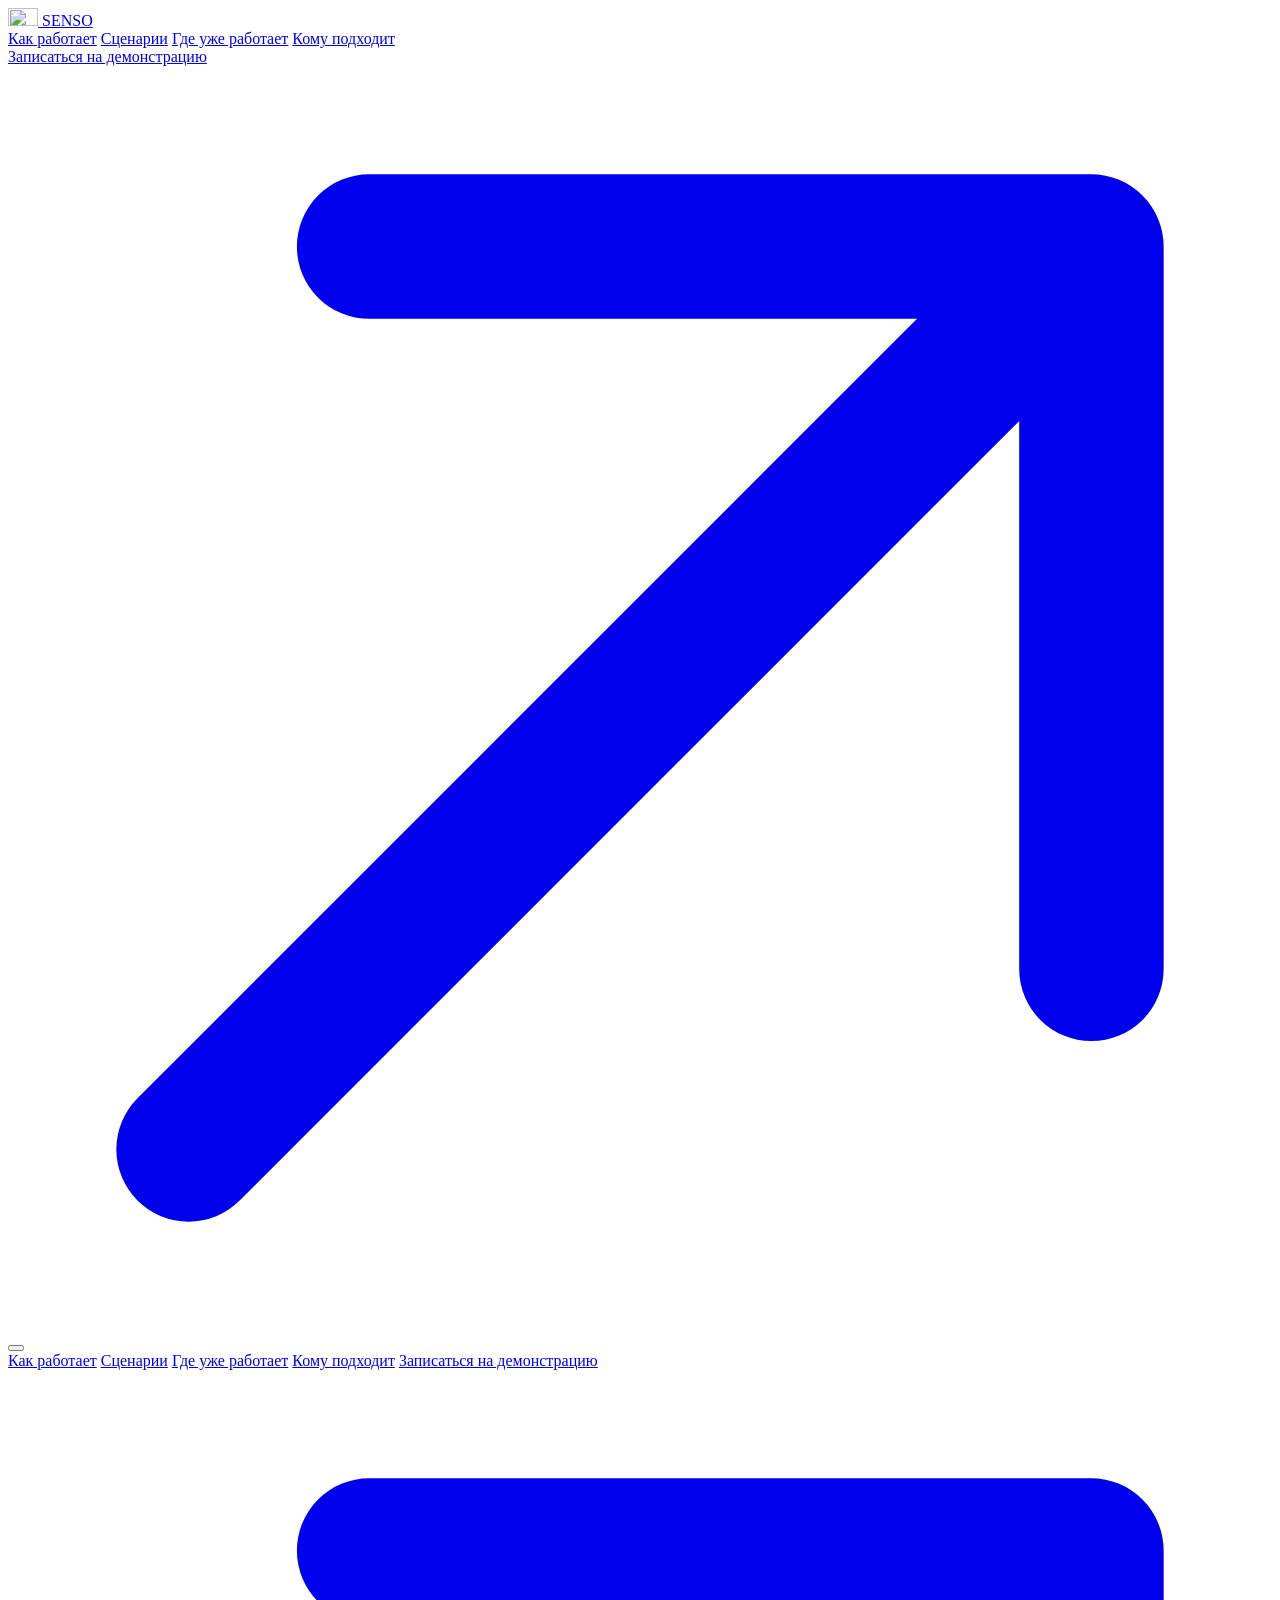
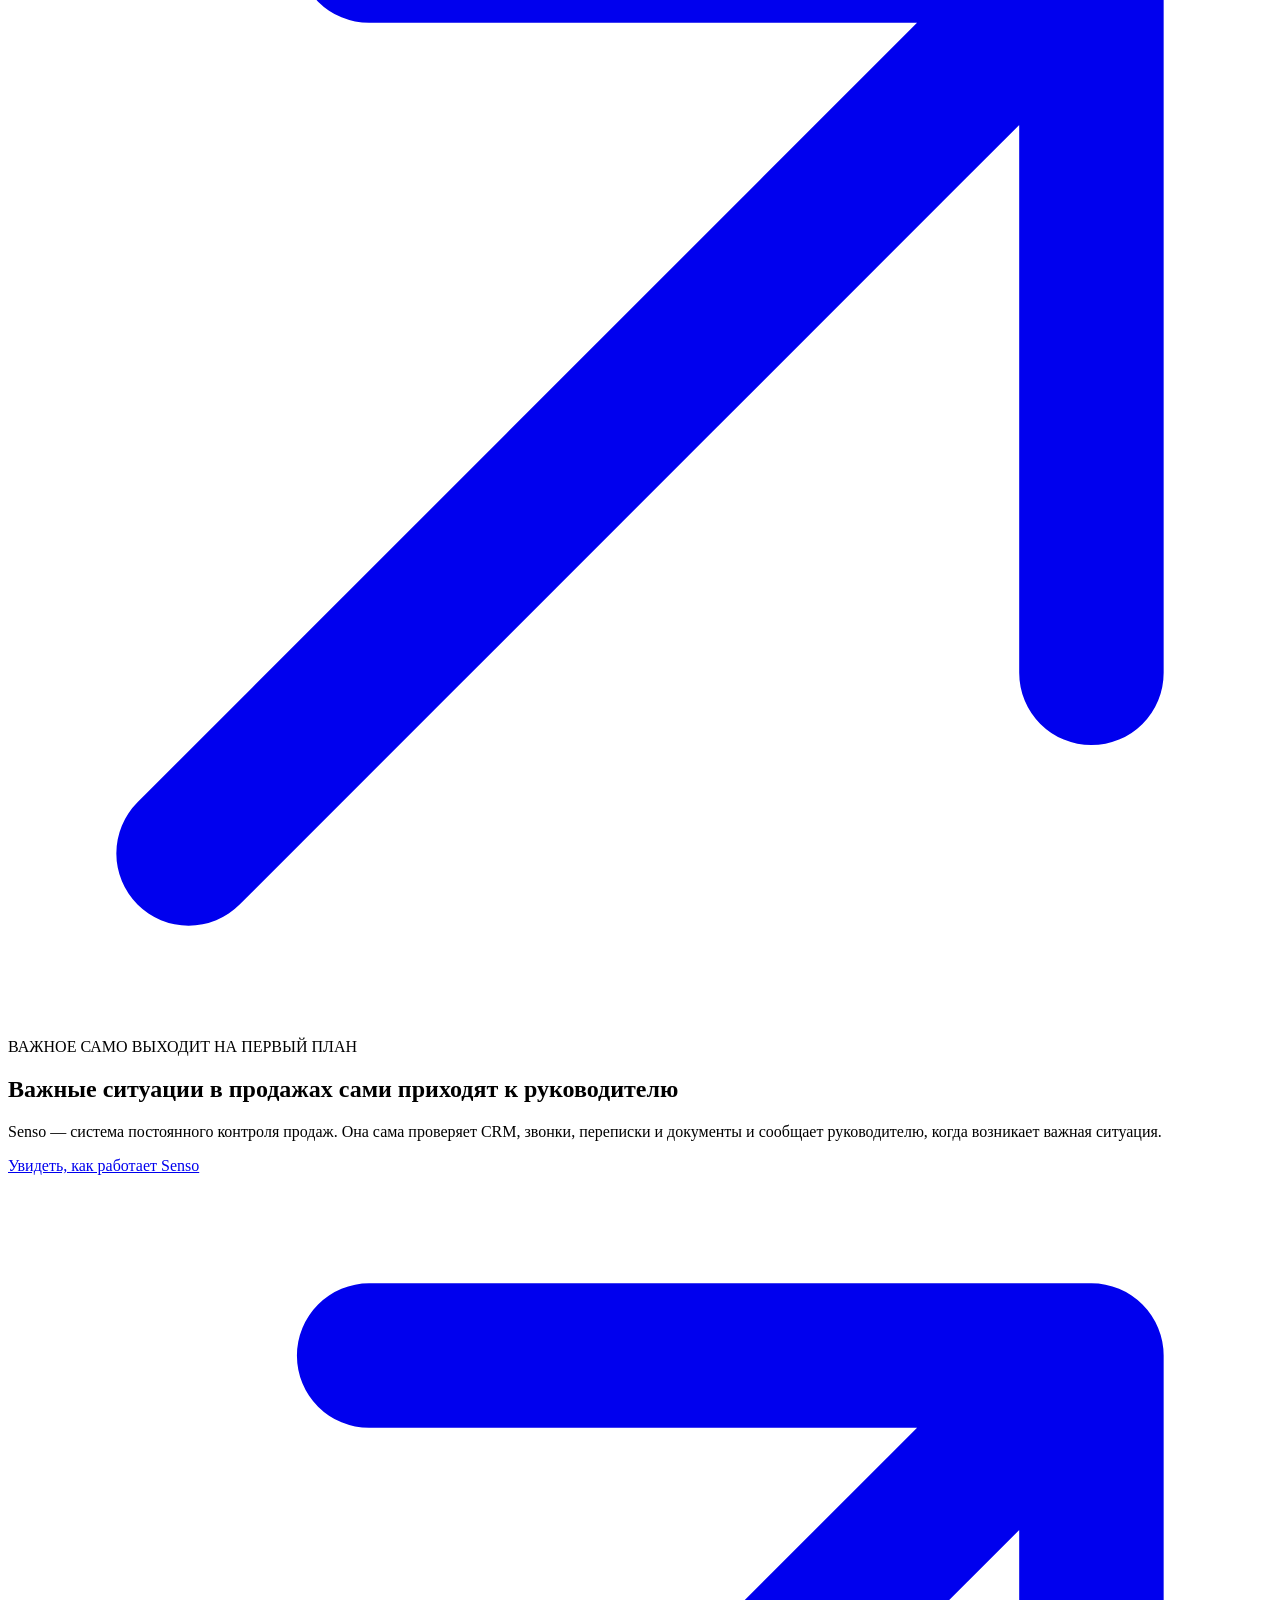
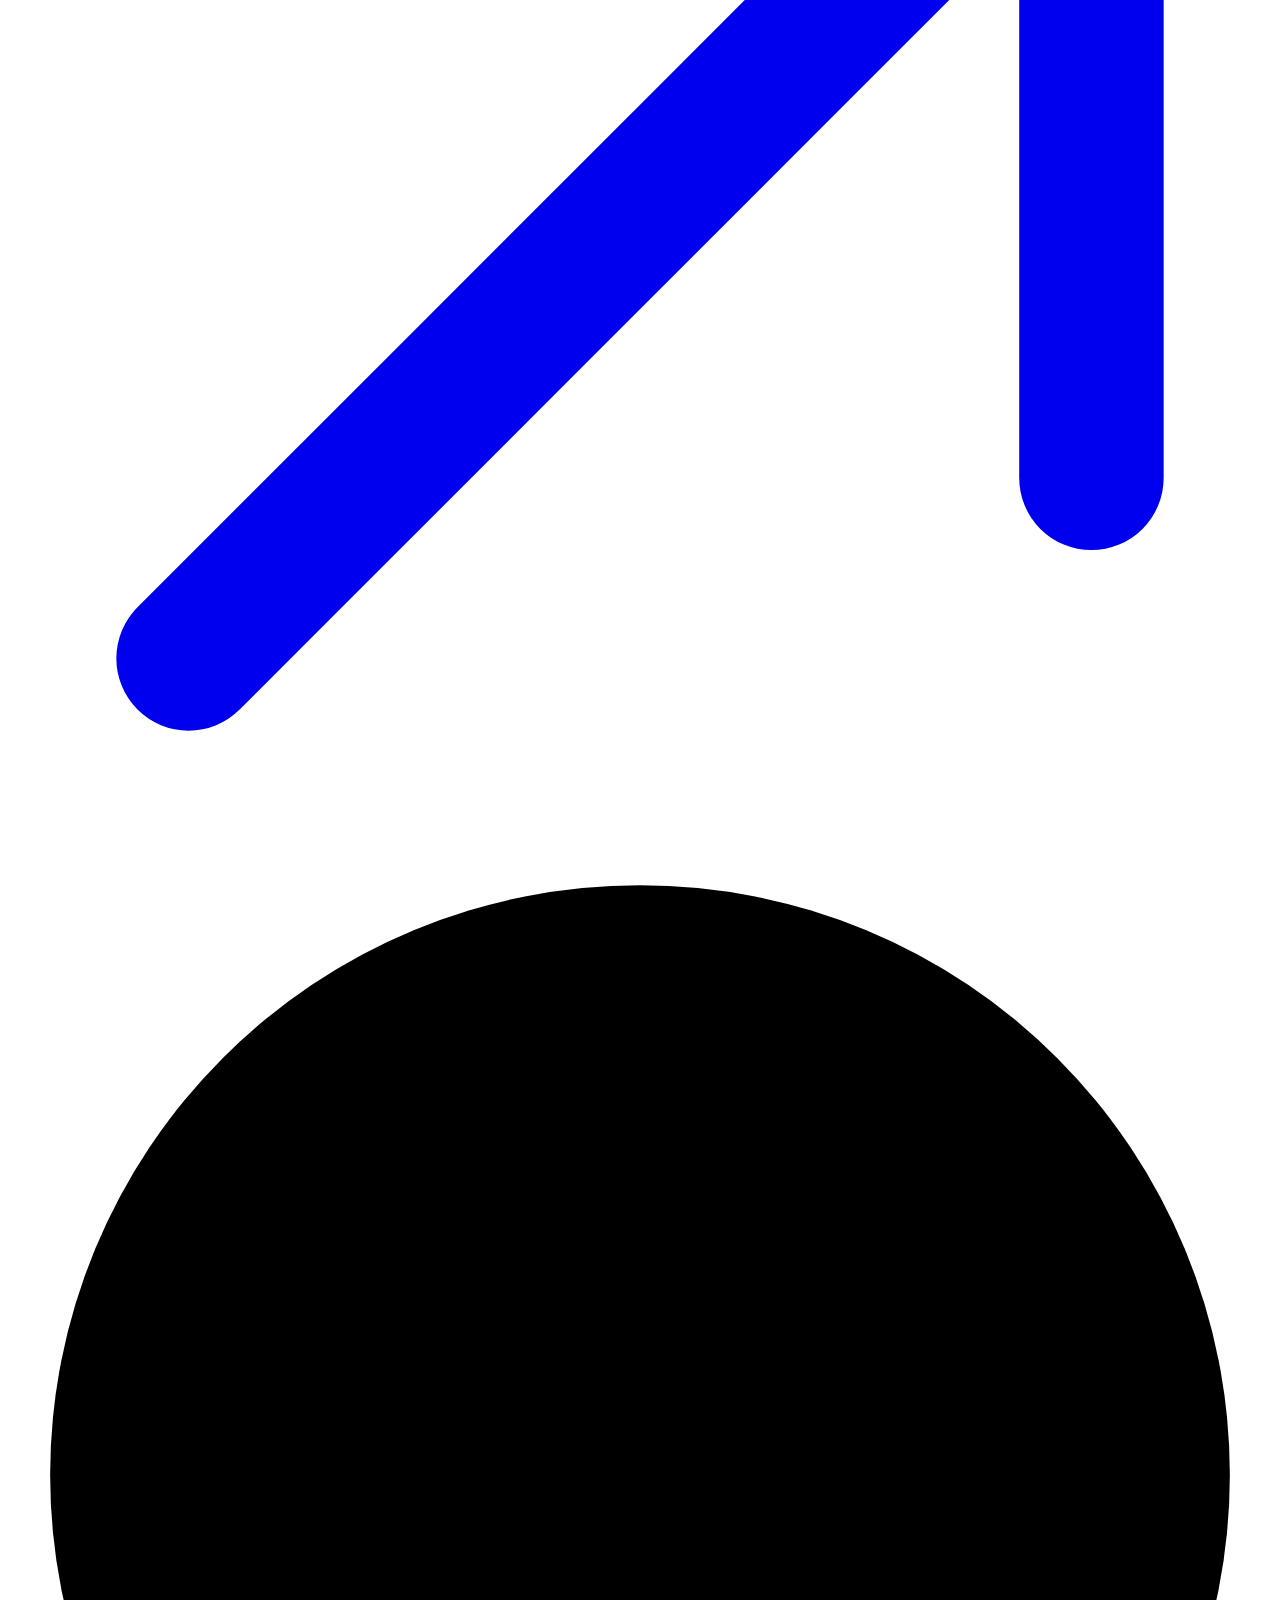
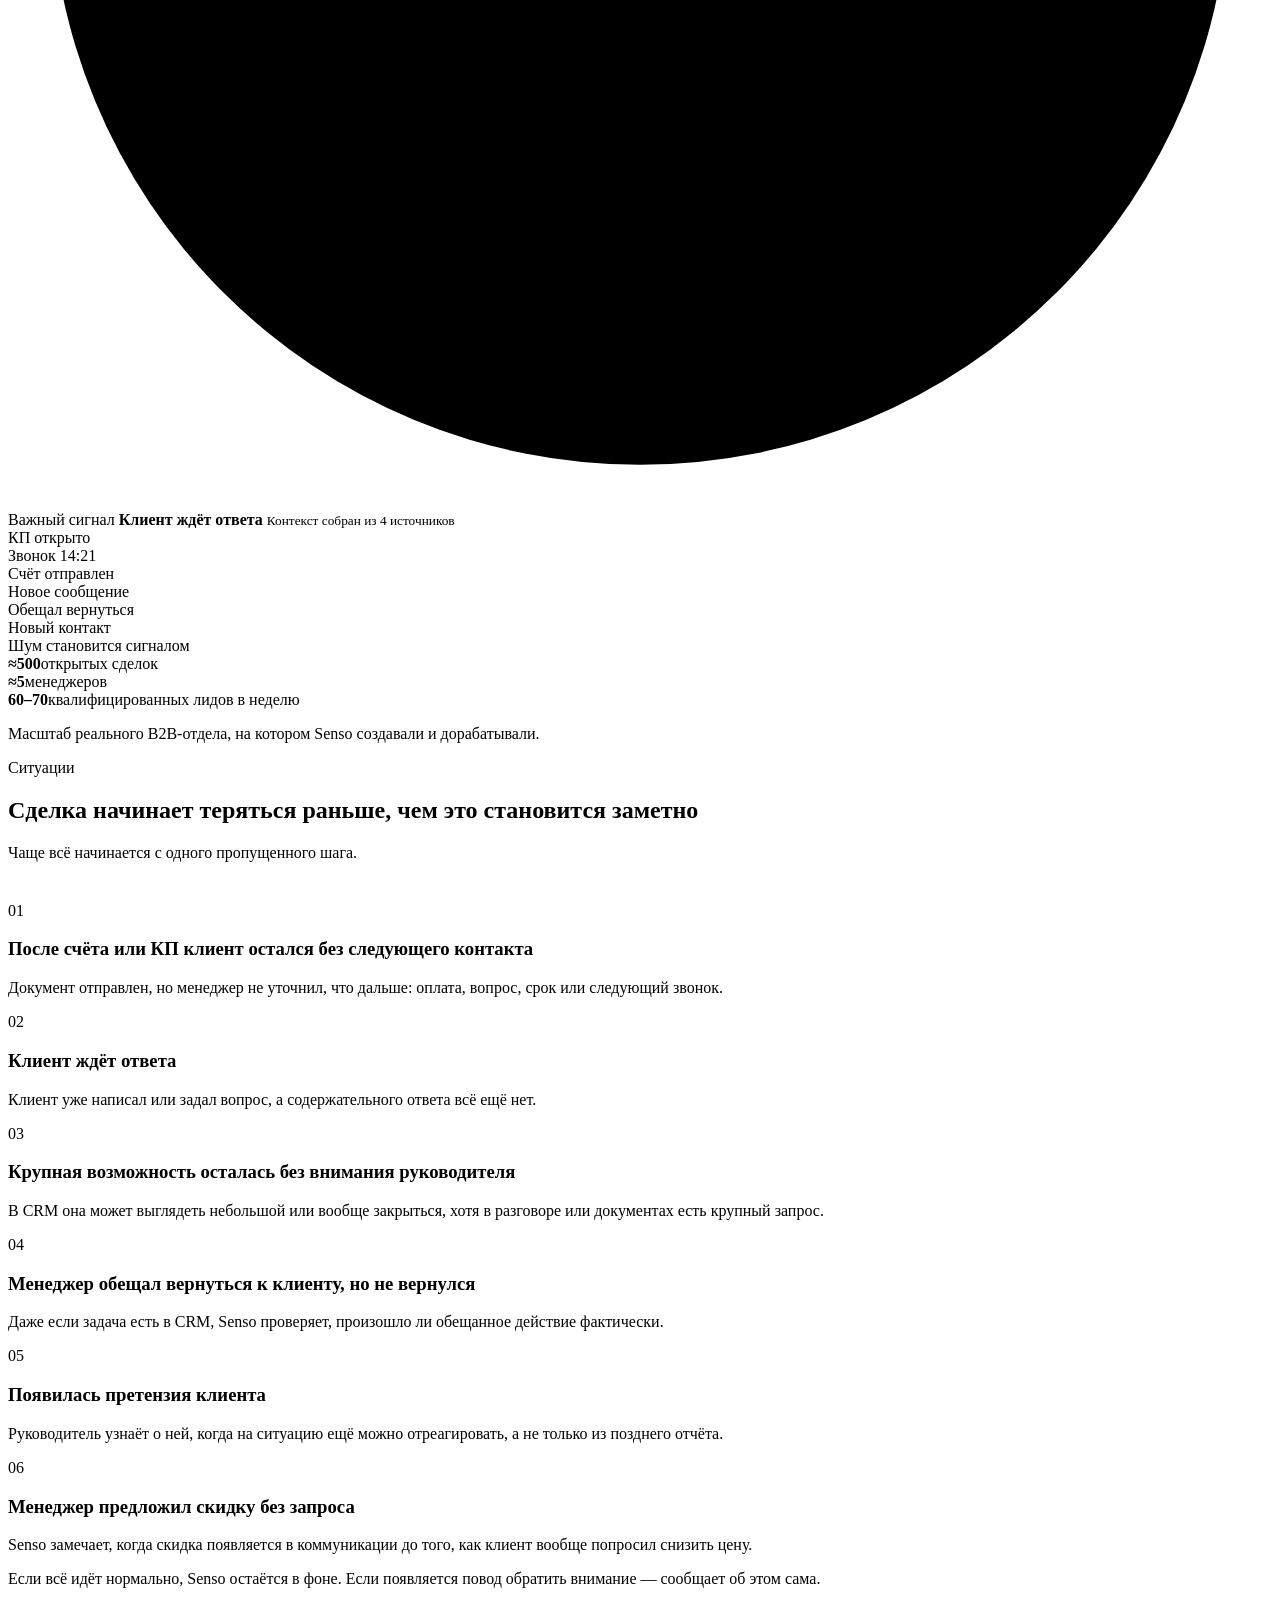
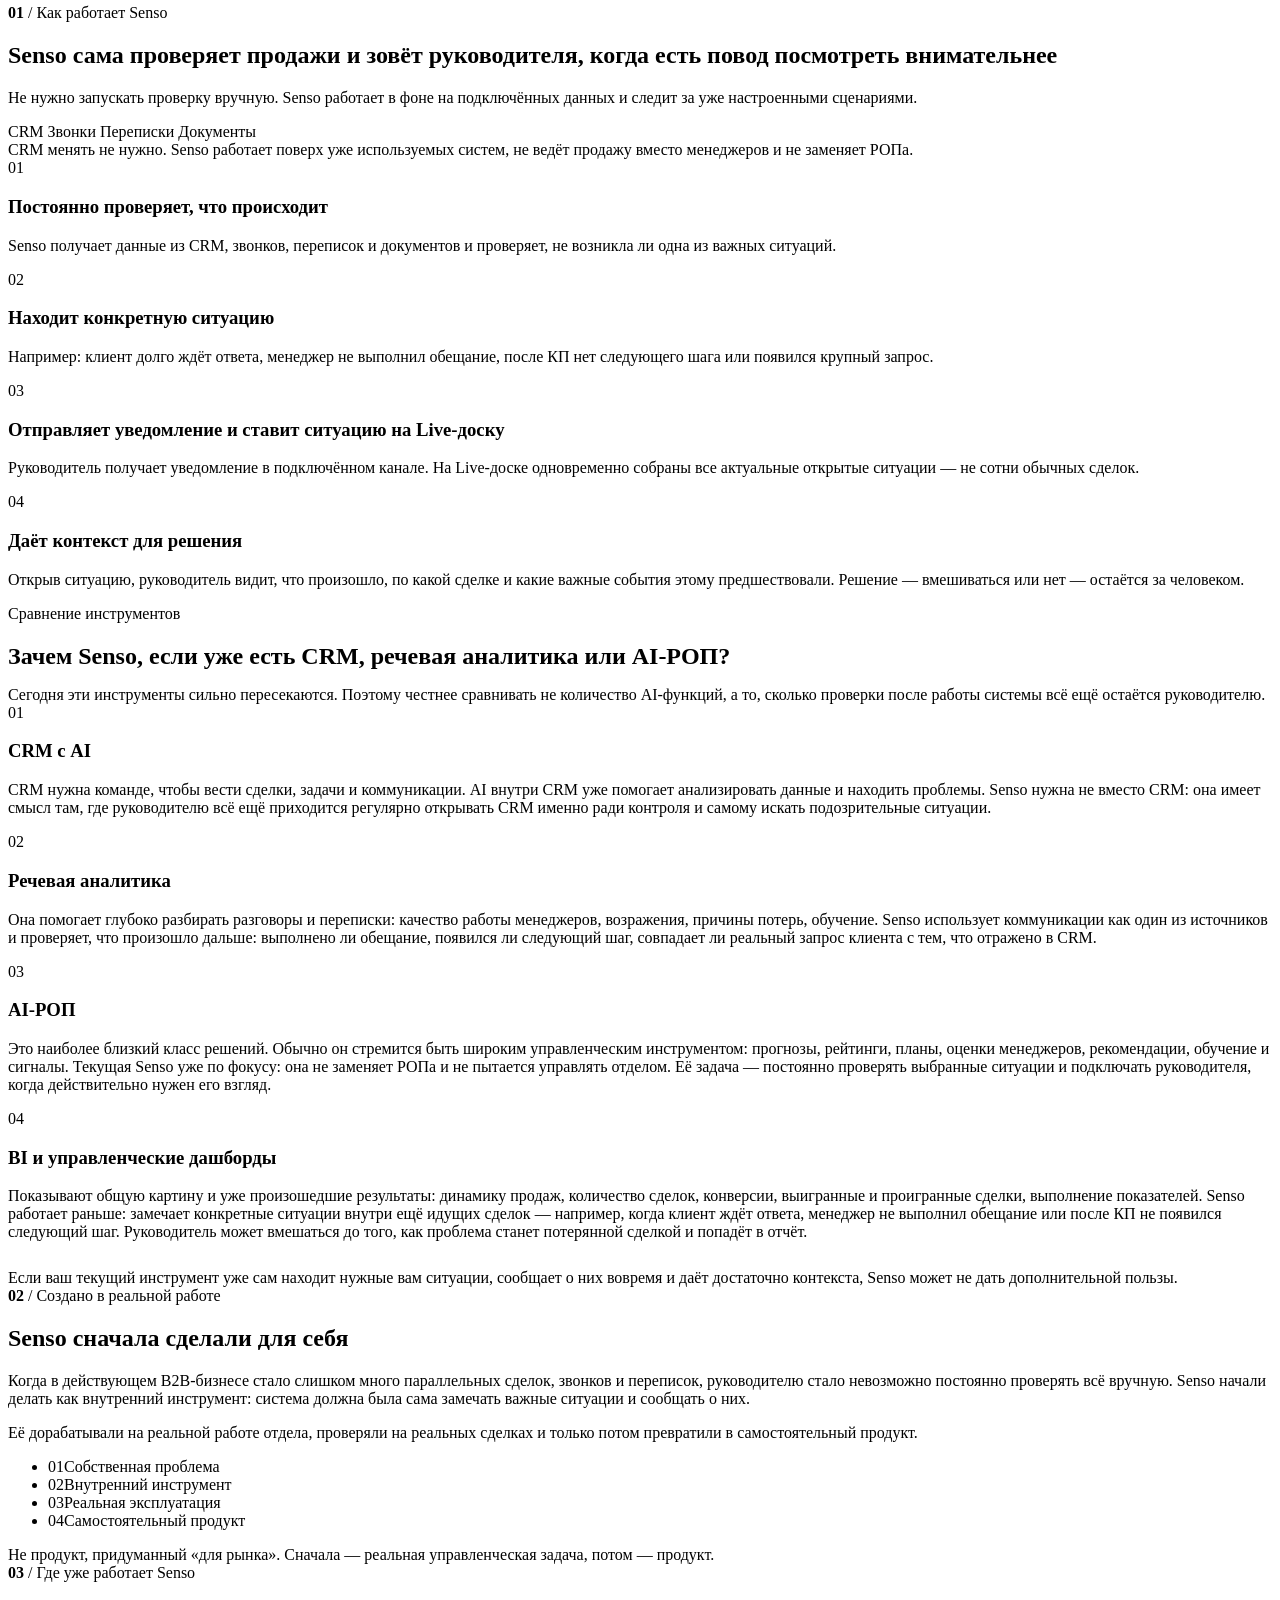
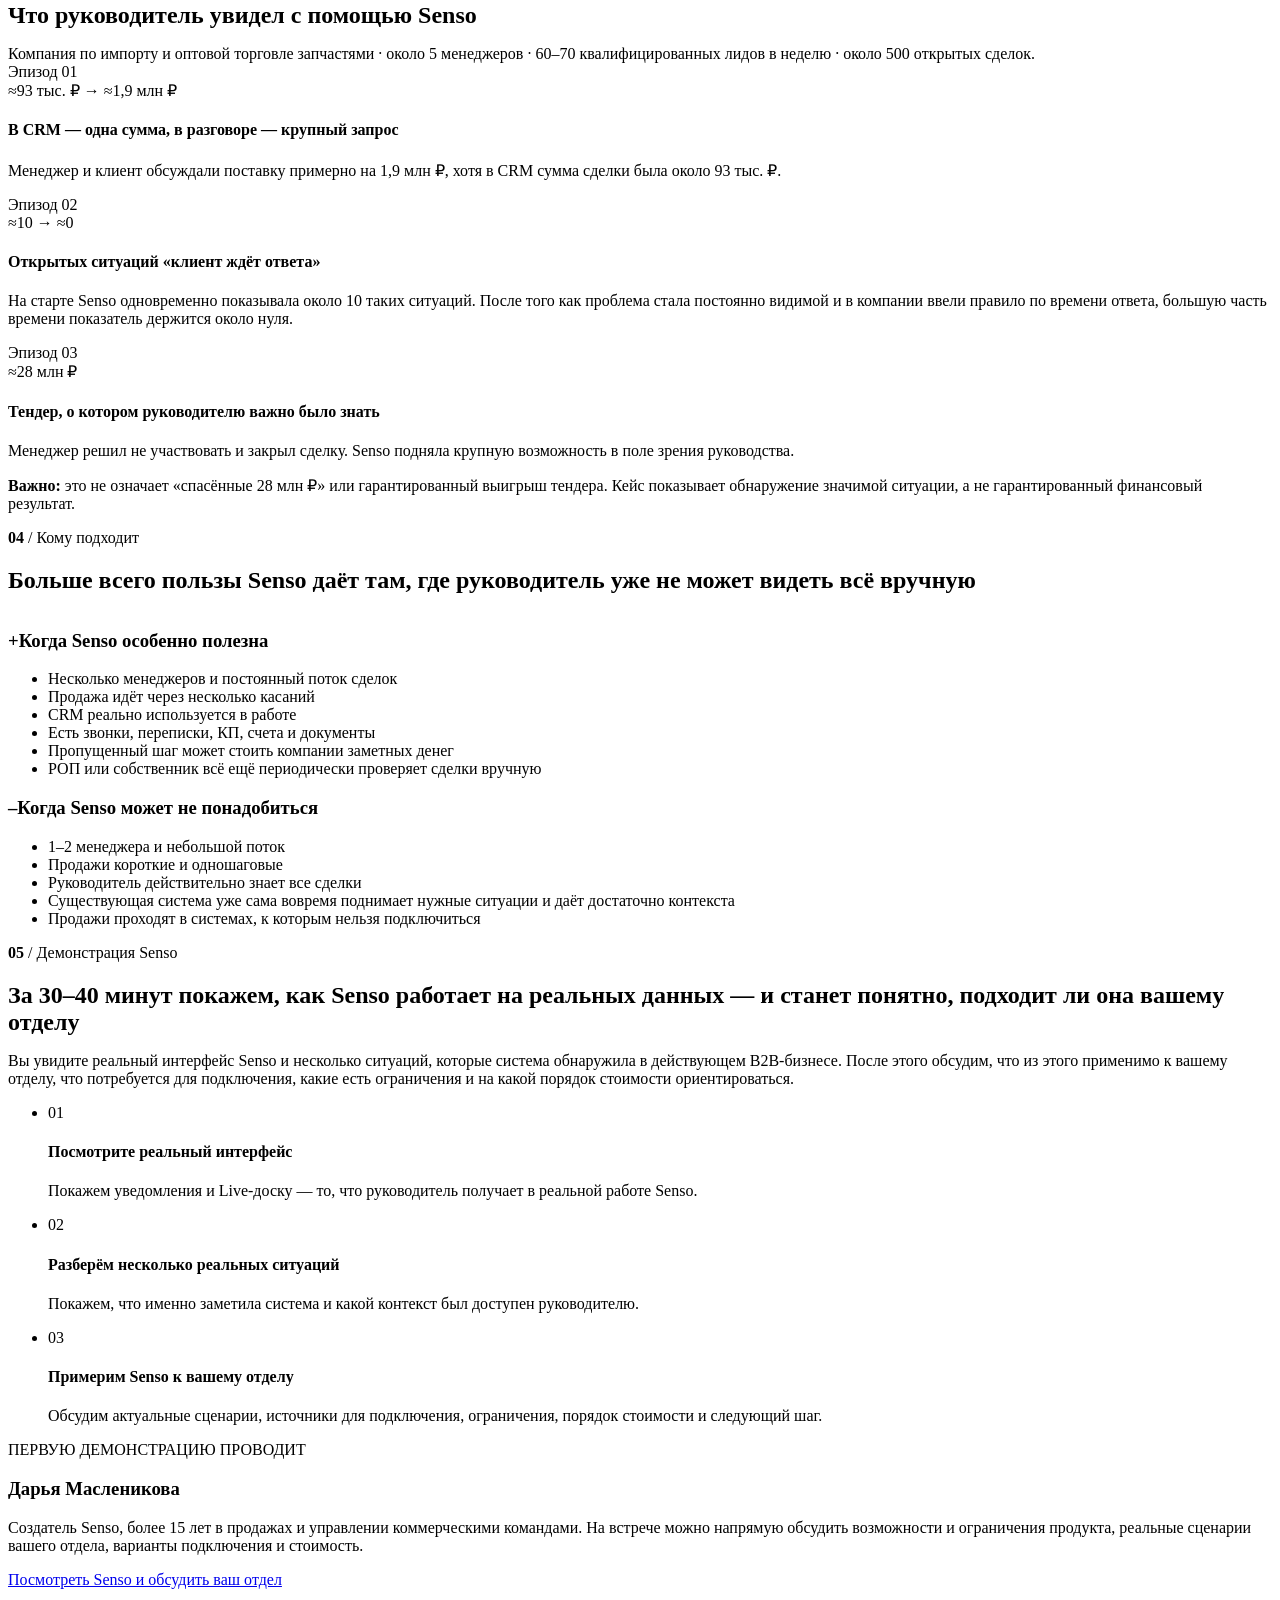
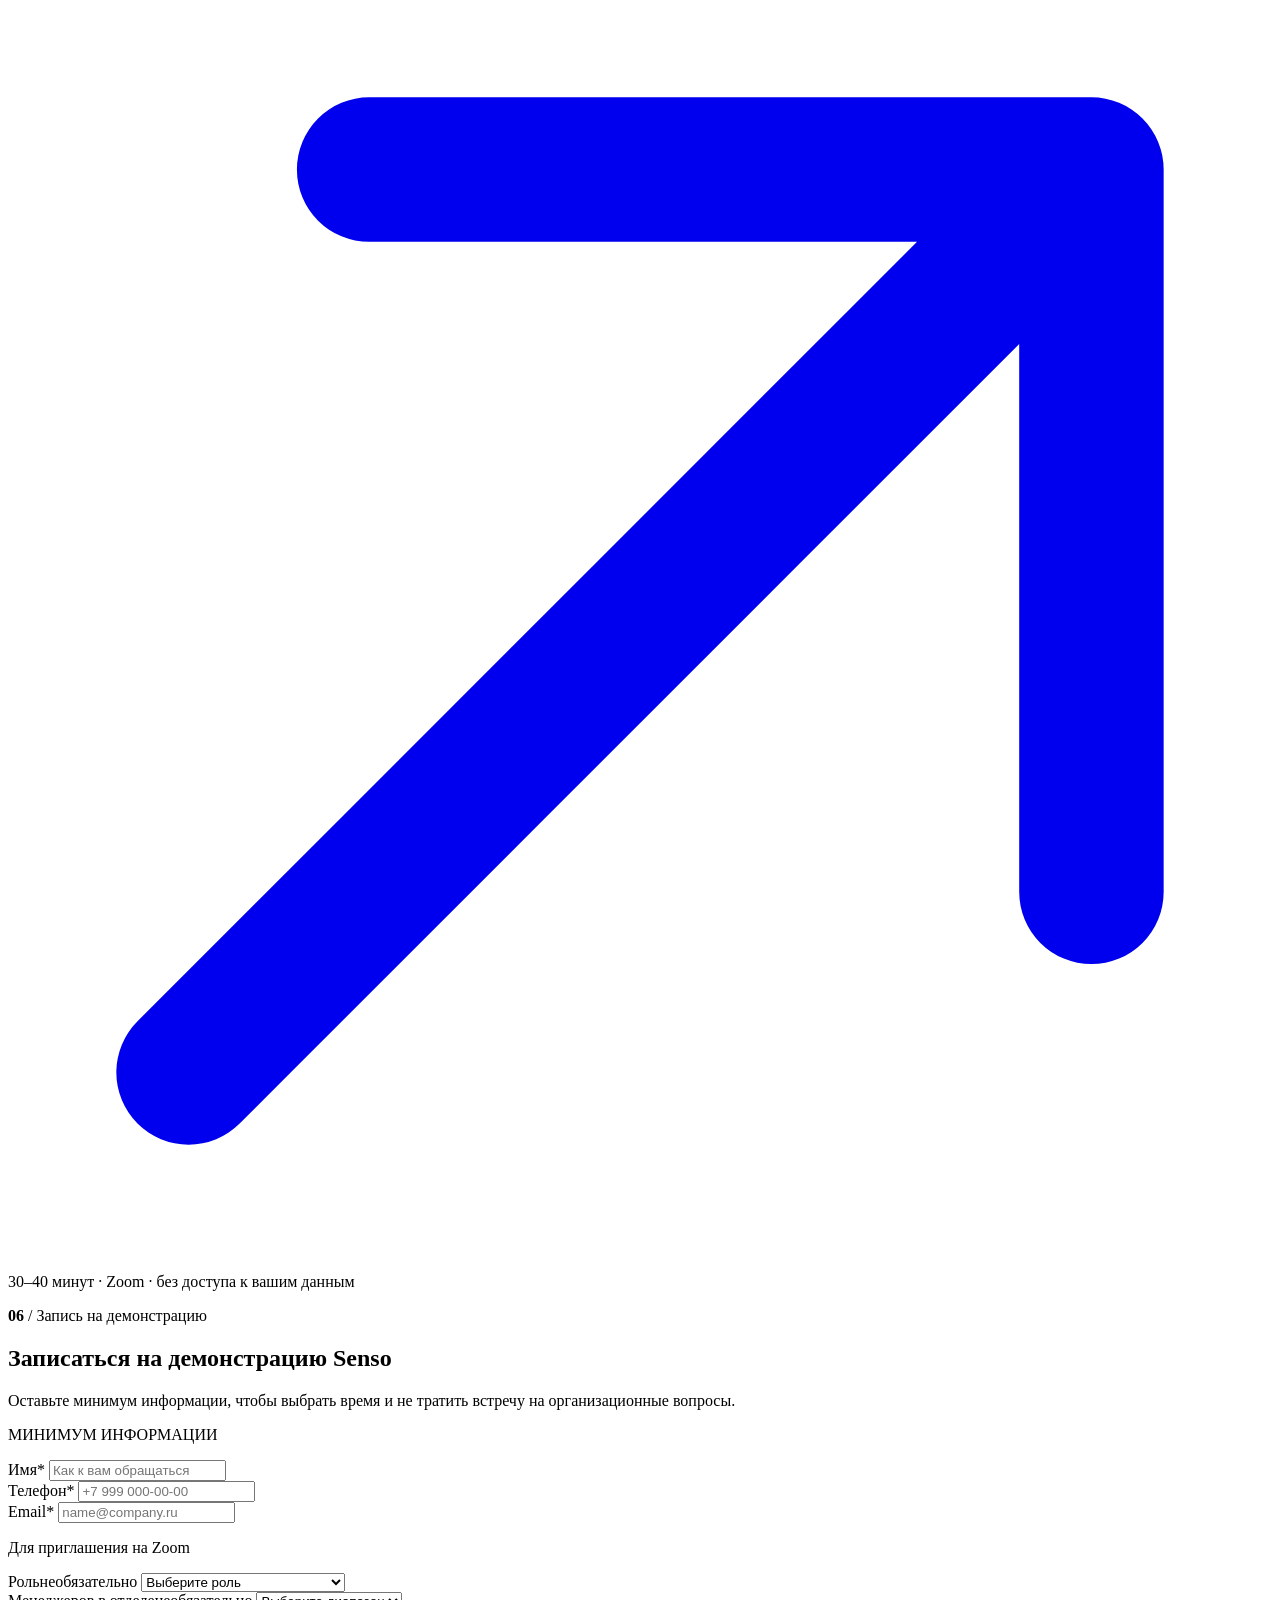
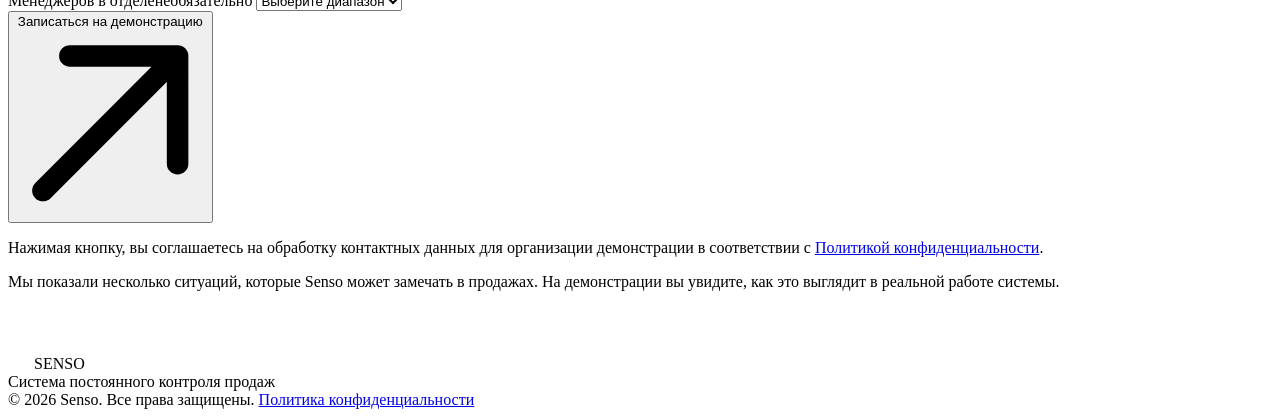
==== commit 58016c54: "Add files via upload" ====
--- a/hero-b/index.html
+++ b/hero-b/index.html
@@ -11,21 +11,21 @@
 <meta property="og:type" content="website" />
 <meta property="og:url" content="https://ai-senso.ru/hero-b/" />
 <meta name="robots" content="index, follow" />
-<link rel="icon" href="/assets/img/favicon.svg" type="image/svg+xml" />
-<link rel="icon" href="/assets/img/favicon-96x96.png" sizes="96x96" type="image/png" />
-<link rel="apple-touch-icon" href="/assets/img/apple-touch-icon.png" />
-<link rel="manifest" href="/assets/img/site.webmanifest" />
+<link rel="icon" href="/senso/assets/img/favicon.svg" type="image/svg+xml" />
+<link rel="icon" href="/senso/assets/img/favicon-96x96.png" sizes="96x96" type="image/png" />
+<link rel="apple-touch-icon" href="/senso/assets/img/apple-touch-icon.png" />
+<link rel="manifest" href="/senso/assets/img/site.webmanifest" />
 <link rel="preconnect" href="https://fonts.googleapis.com" />
 <link rel="preconnect" href="https://fonts.gstatic.com" crossorigin />
 <link href="https://fonts.googleapis.com/css2?family=Golos+Text:wght@400;500;600;700&family=Montserrat:wght@500;600;700&display=swap" rel="stylesheet" />
-<link rel="stylesheet" href="/assets/css/style.css" />
+<link rel="stylesheet" href="/senso/assets/css/style.css" />
 </head>
 <body>
 
 <header class="site-header">
   <div class="container">
-    <a href="/" class="brand" aria-label="Senso — на главную">
-      <img src="/assets/img/logo.svg" alt="" width="30" height="18" />
+    <a href="/senso/" class="brand" aria-label="Senso — на главную">
+      <img src="/senso/assets/img/logo.svg" alt="" width="30" height="18" />
       <span>SENSO</span>
     </a>
     <nav class="main-nav" aria-label="Основная навигация">
@@ -219,7 +219,7 @@
     </div>
     <div class="daria-card" data-reveal>
       <div class="daria-photo">
-        <img src="assets/img/daria.jpg" alt="Дарья Масленикова" loading="lazy"
+        <img src="/senso/assets/img/daria.jpg" alt="Дарья Масленикова" loading="lazy"
              onerror="this.closest('.daria-photo').style.background='linear-gradient(135deg,#241a10,#0e1c18)'; this.remove();" />
       </div>
       <div class="daria-body">
@@ -294,17 +294,17 @@
   <div class="container">
     <div class="footer-top">
       <div class="footer-brand">
-        <img src="/assets/img/logo.svg" alt="" width="22" height="14" />
+        <img src="/senso/assets/img/logo.svg" alt="" width="22" height="14" />
         <span>SENSO</span>
       </div>
       <span class="footer-tagline">Система постоянного контроля продаж</span>
     </div>
     <div class="footer-legal">
       <span>© 2026 Senso. Все права защищены.</span>
-      <span><a href="/privacy/">Политика конфиденциальности</a></span>
+      <span><a href="/senso/privacy/">Политика конфиденциальности</a></span>
     </div>
   </div>
 </footer>
-<script src="/assets/js/main.js" defer></script>
+<script src="/senso/assets/js/main.js" defer></script>
 </body>
 </html>
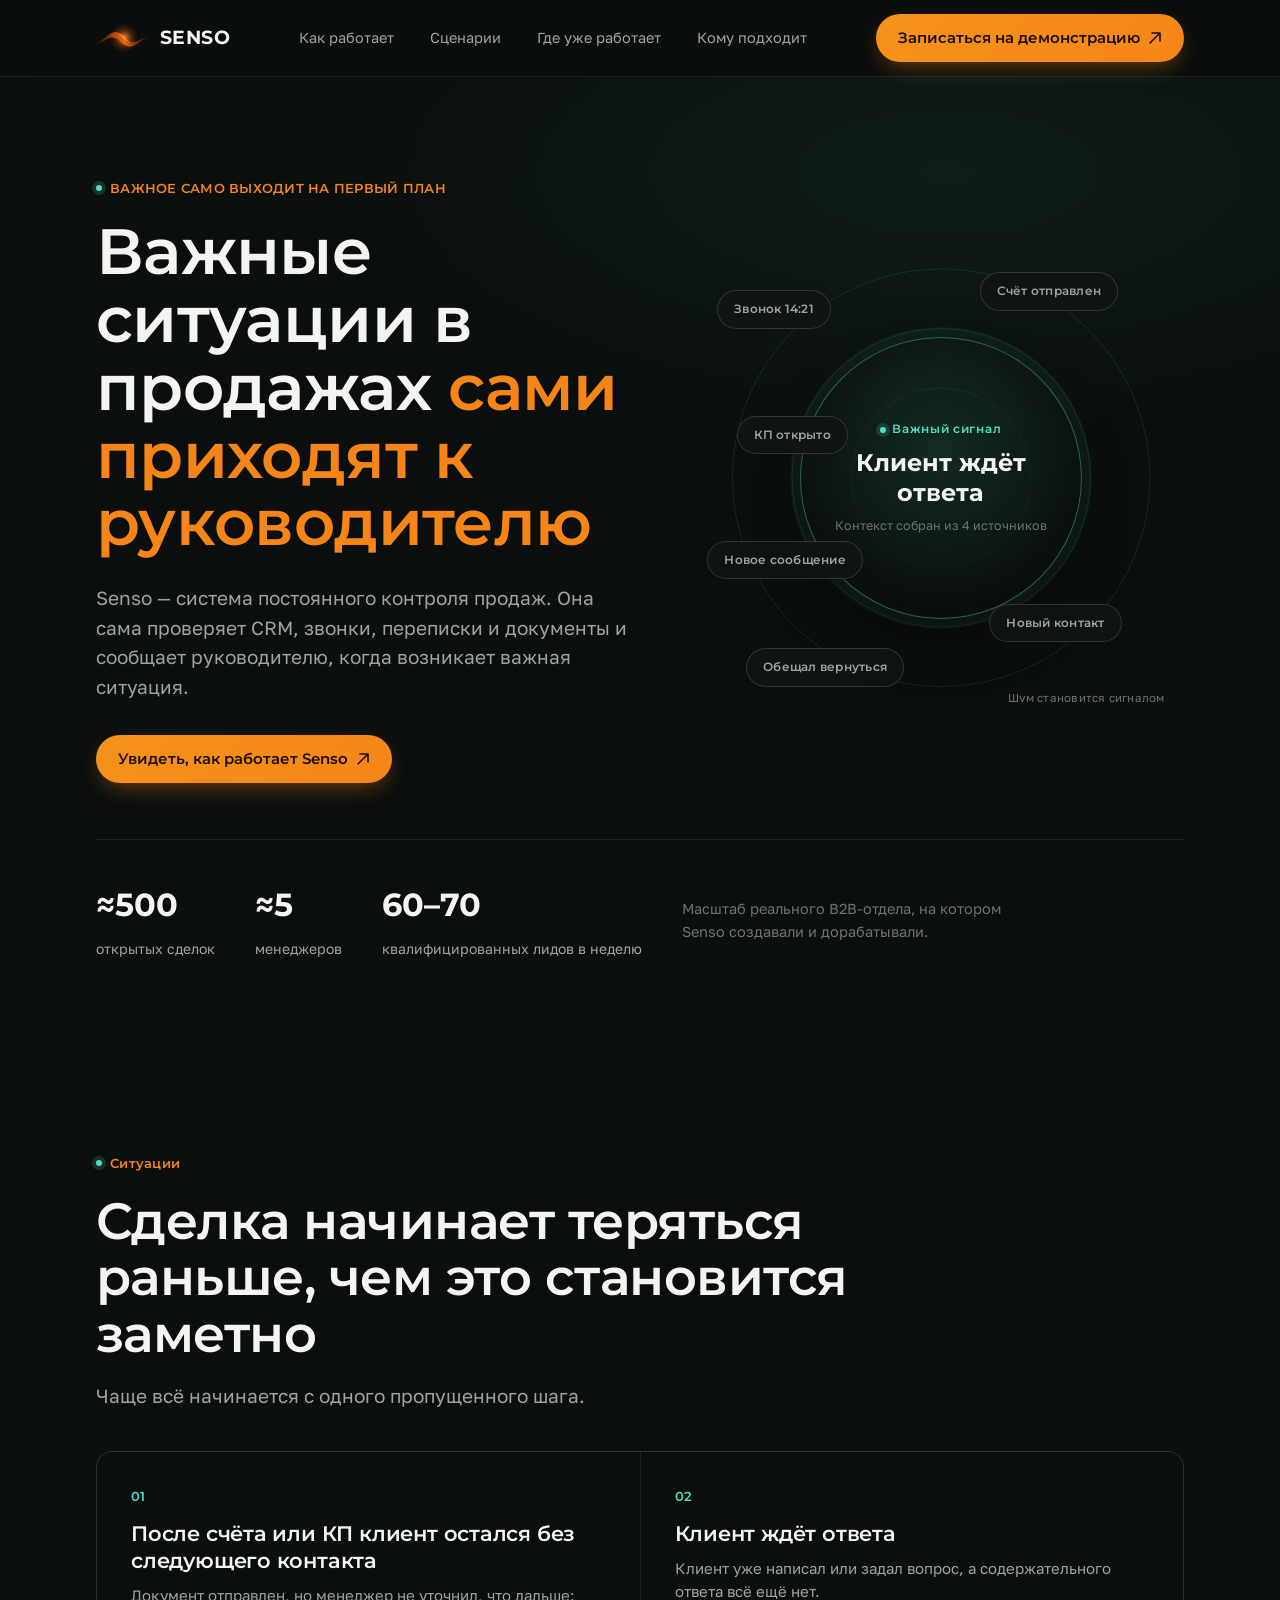
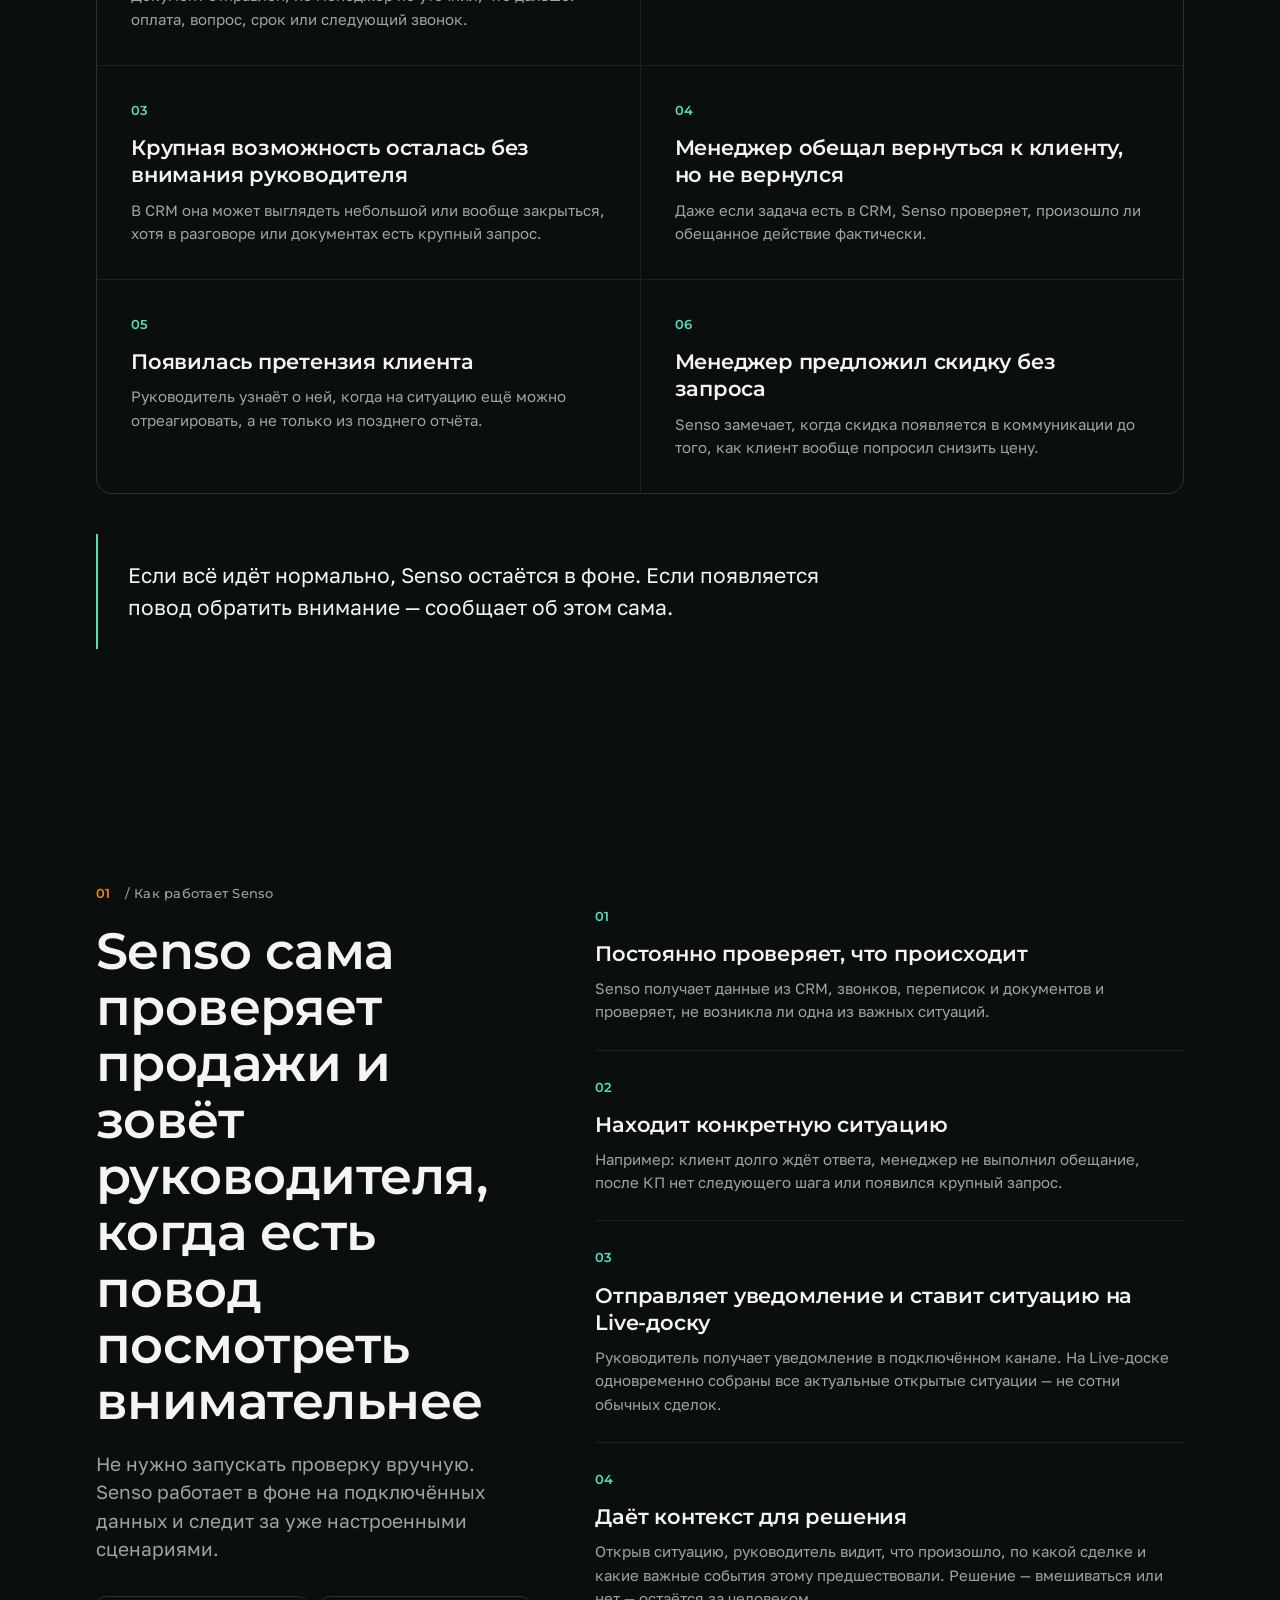
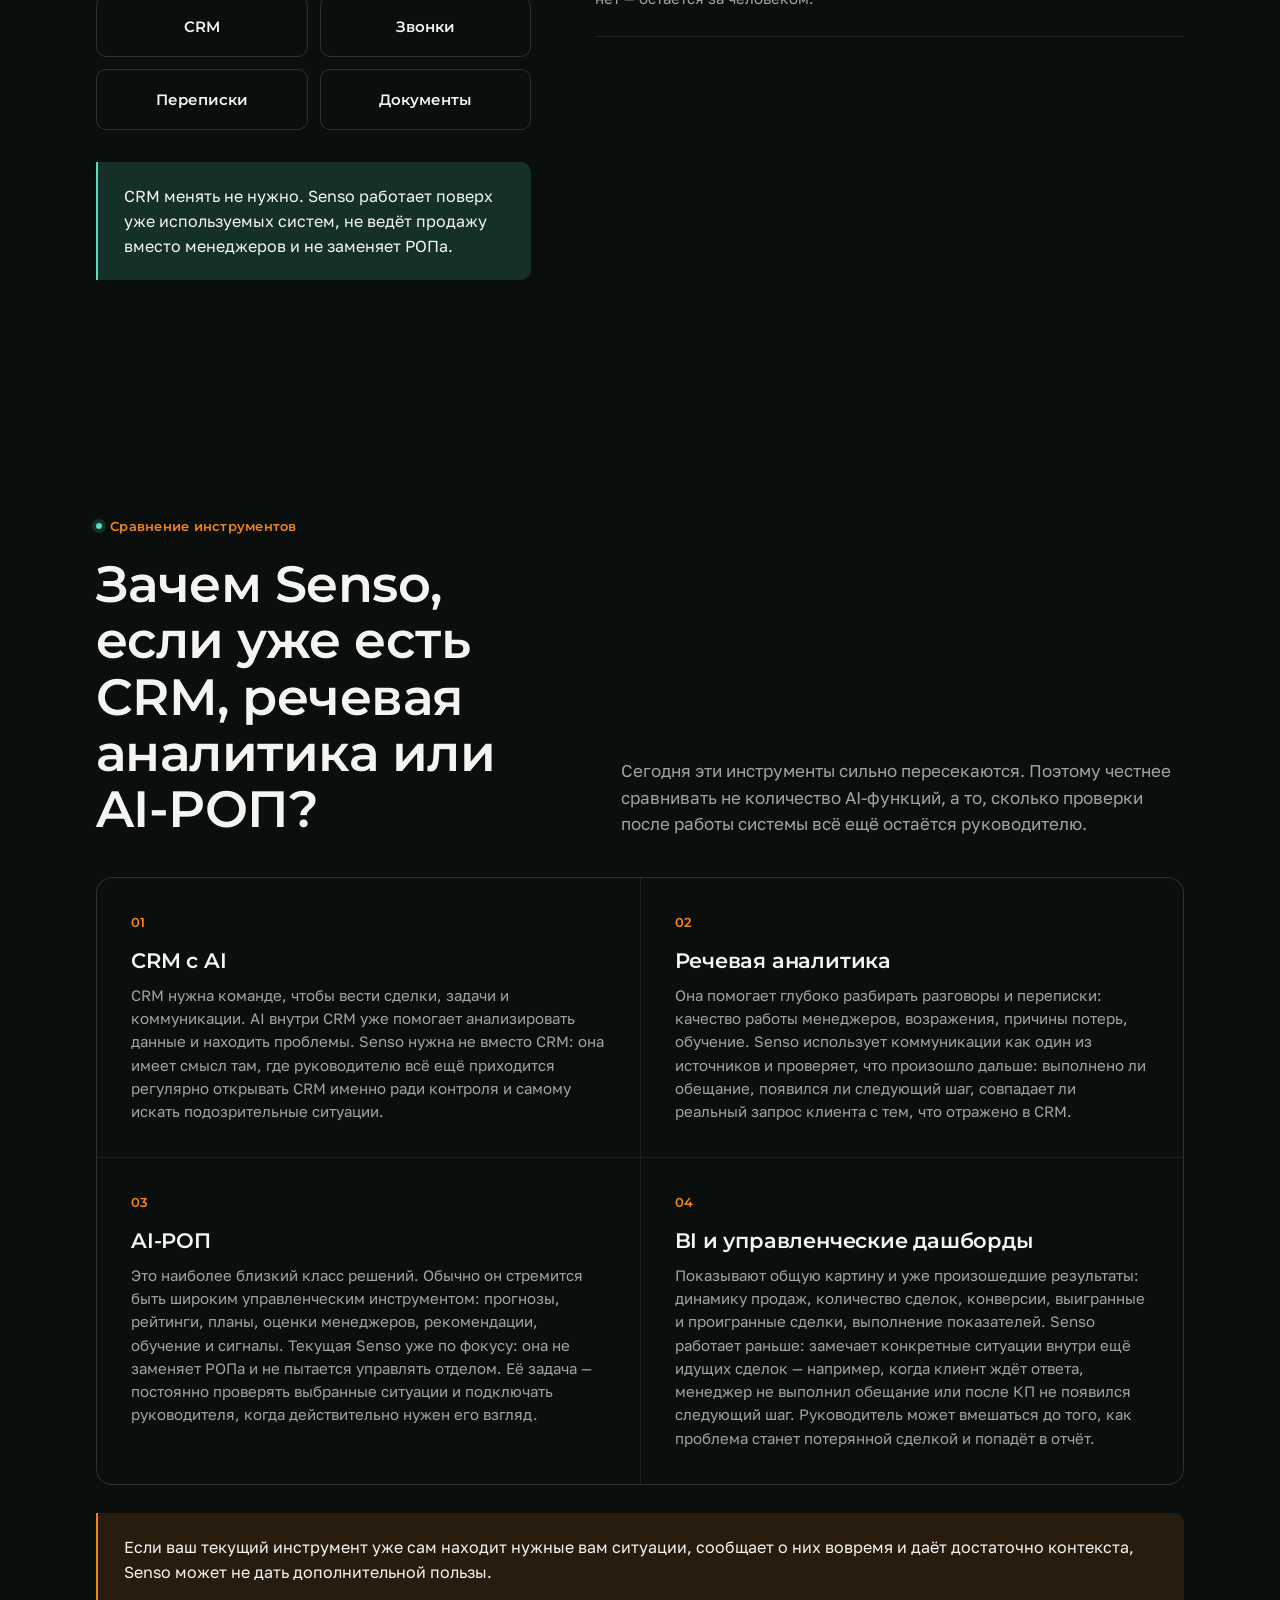
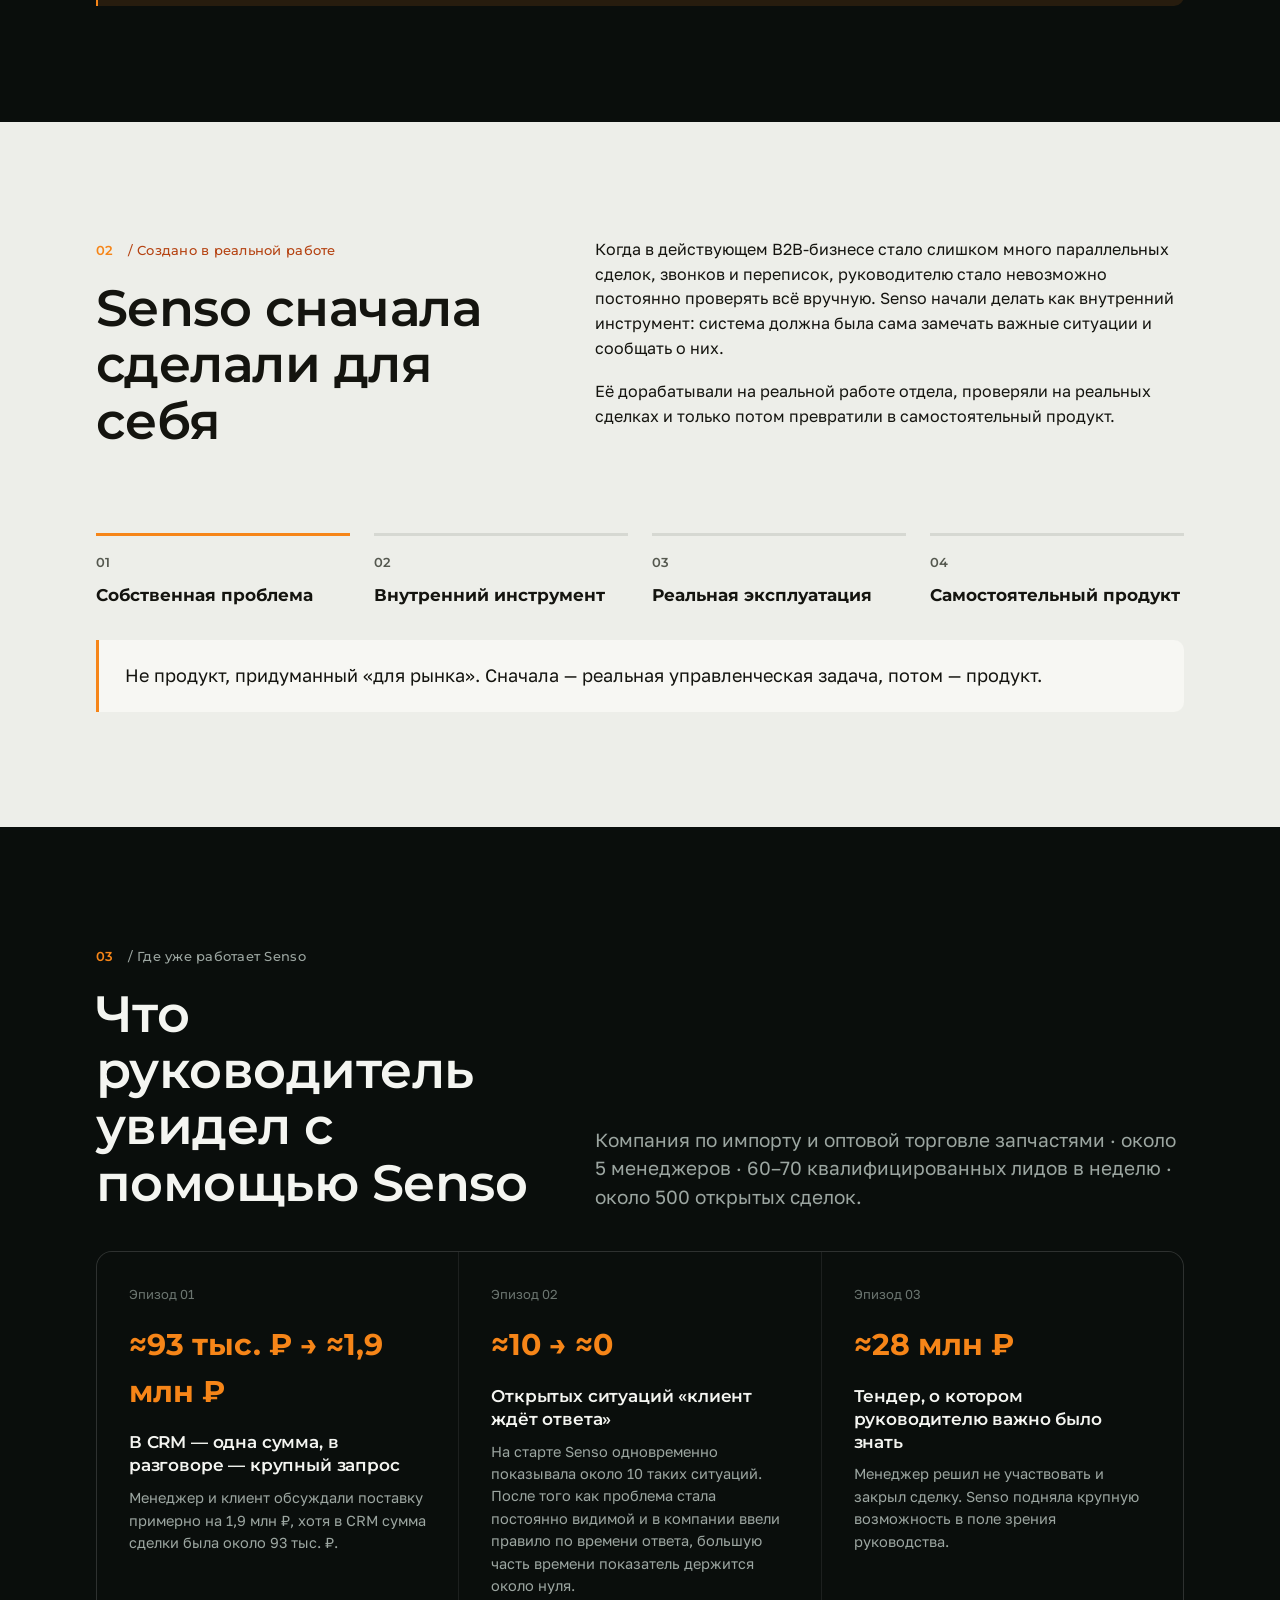
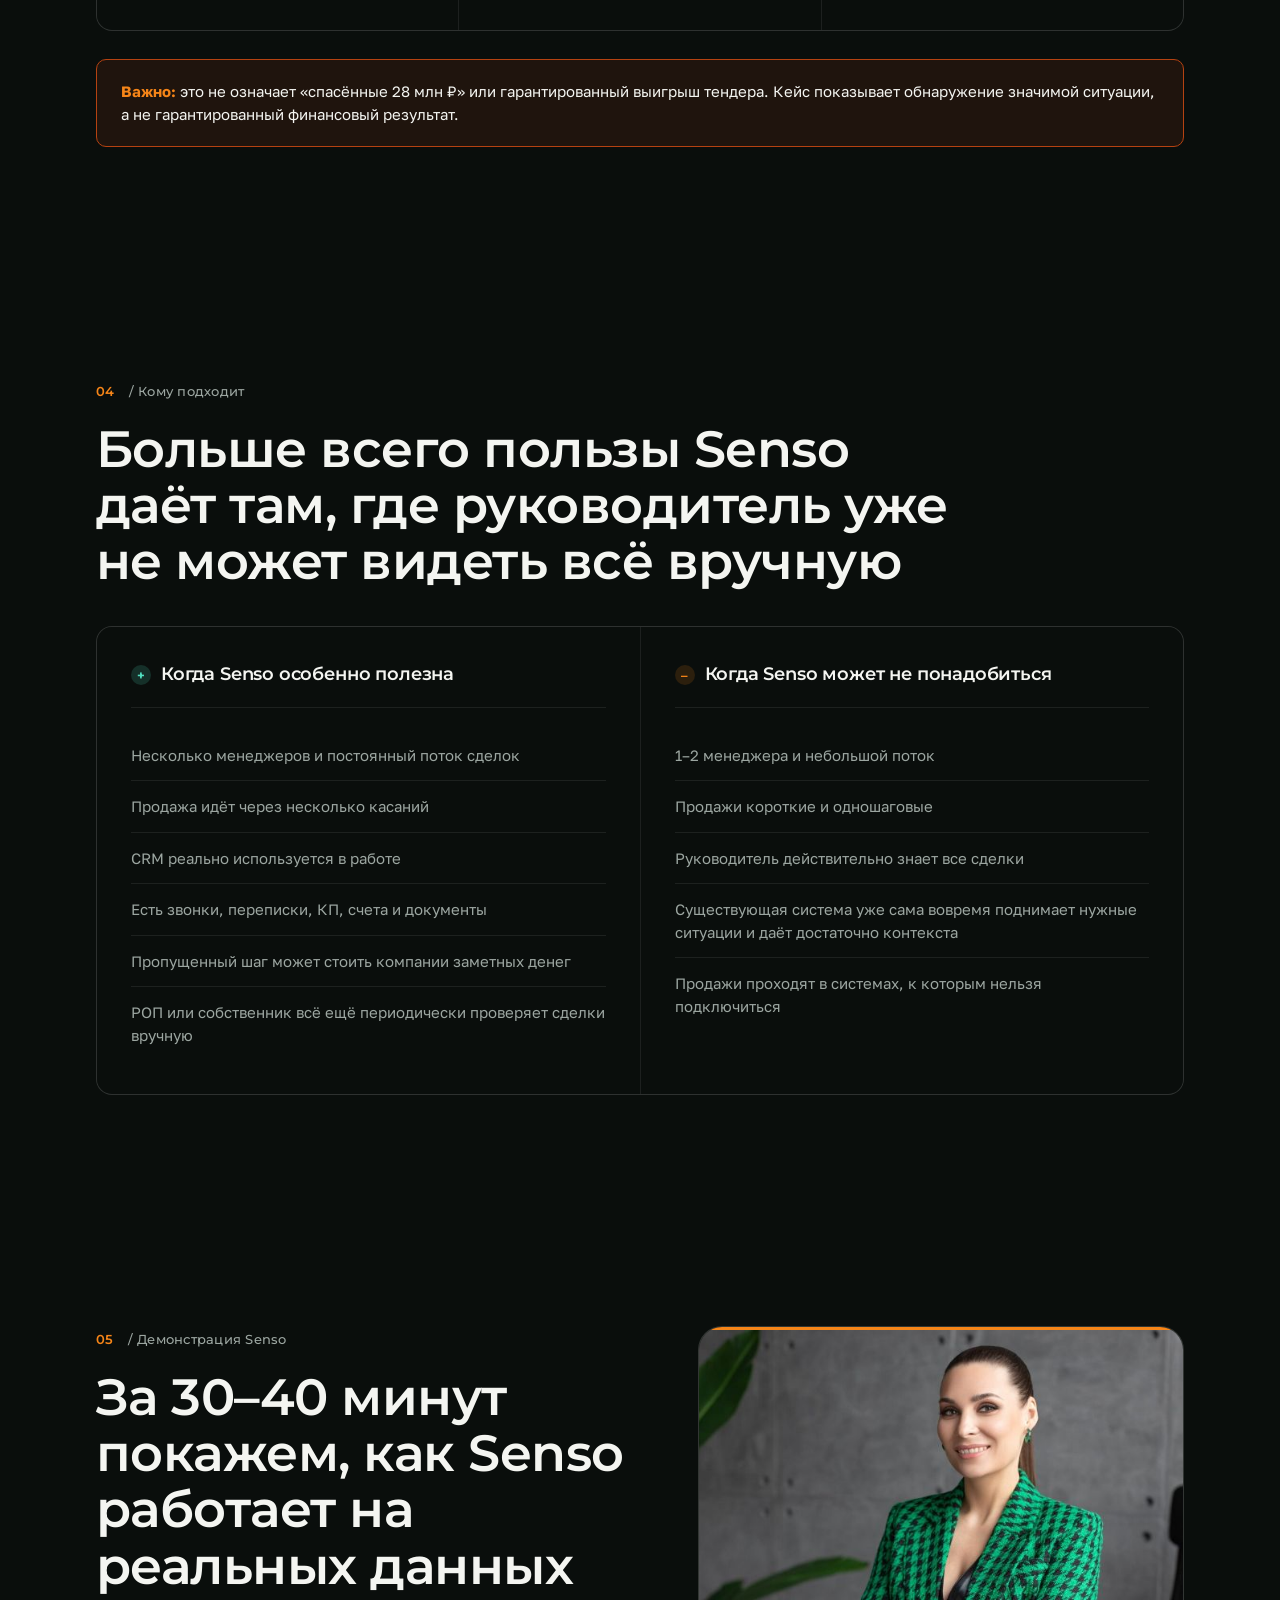
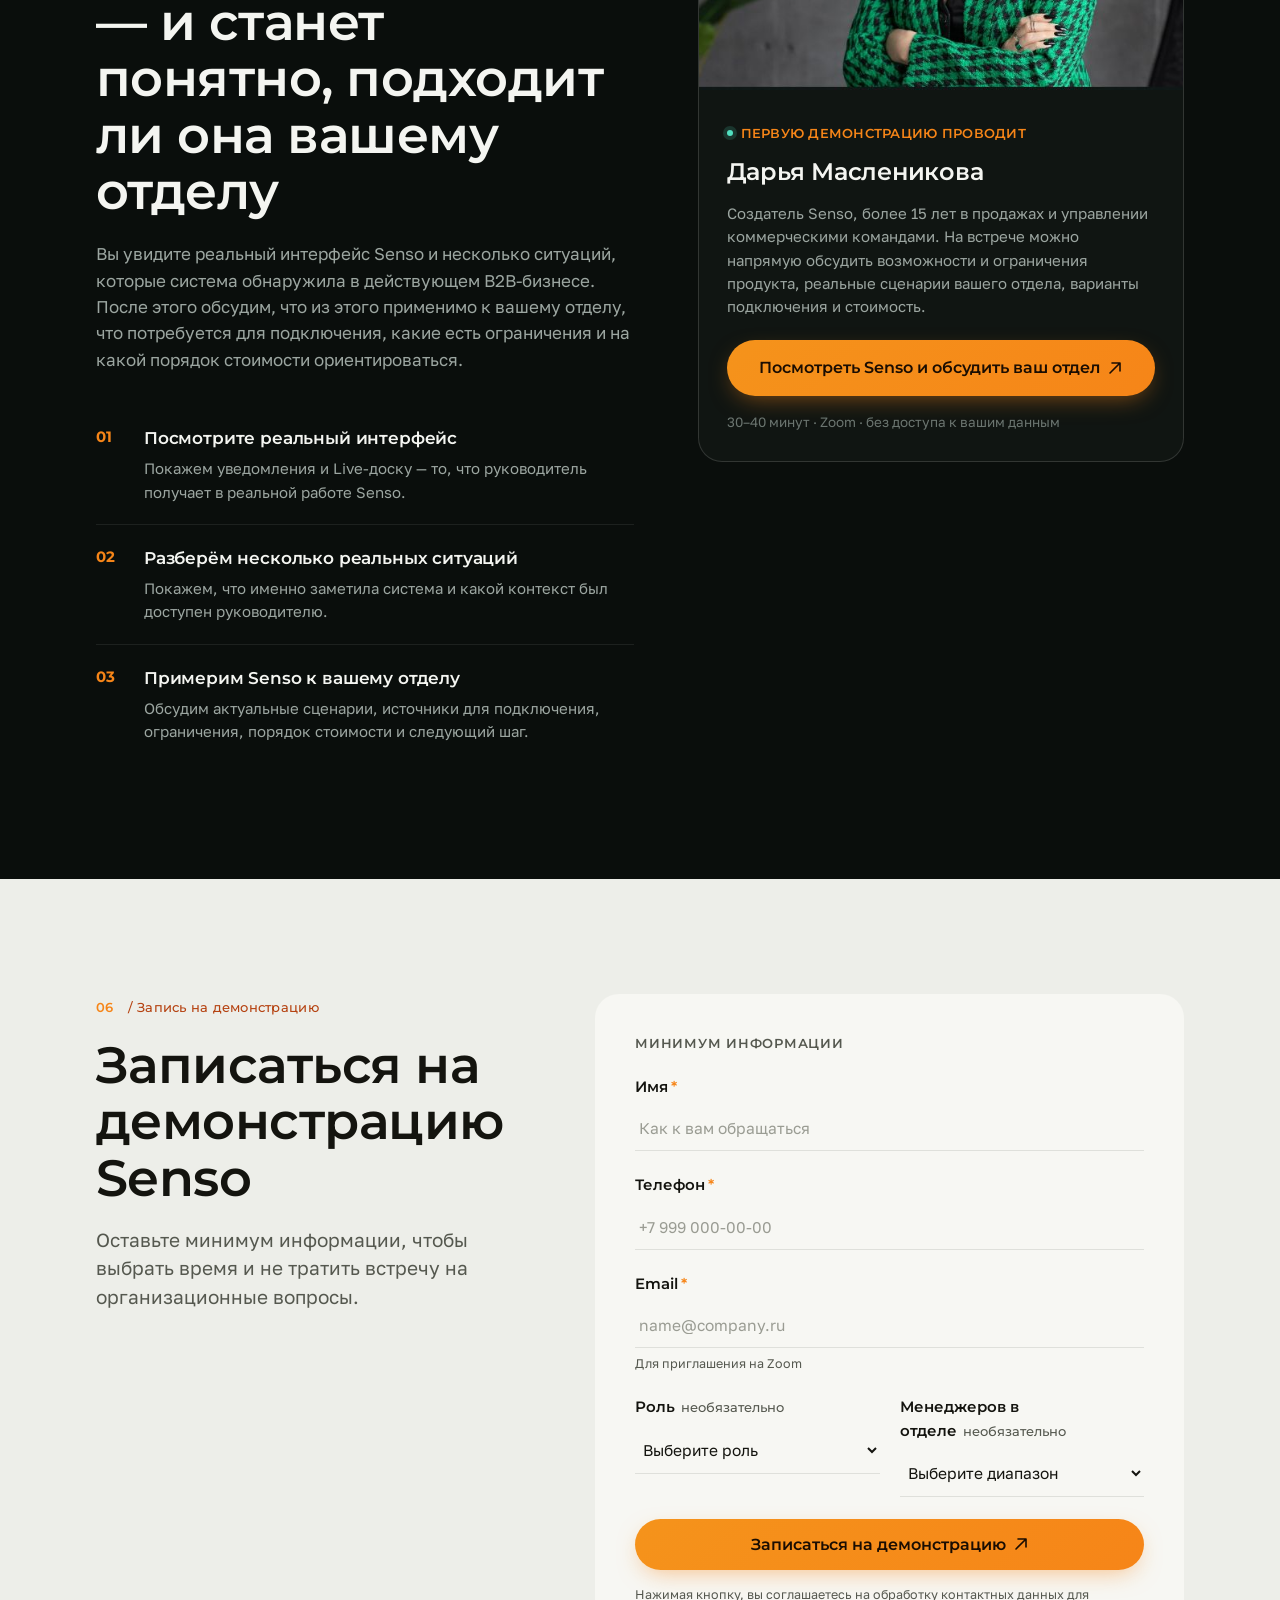
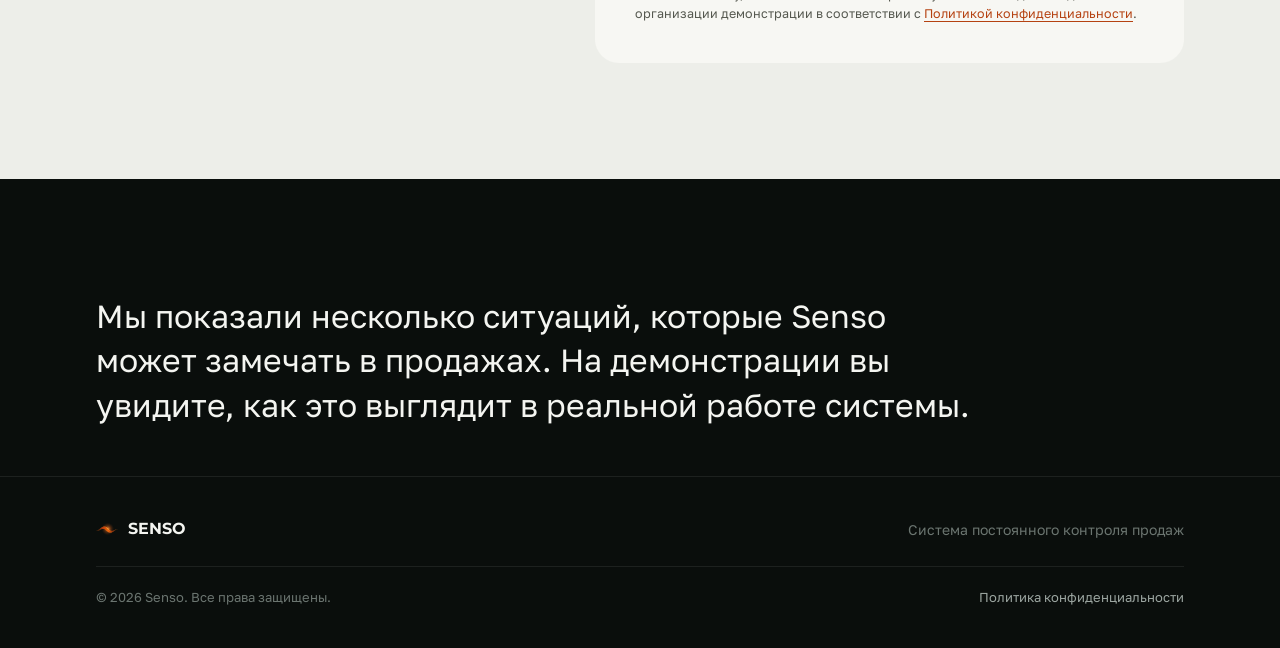
==== commit 1d7b87e0: "Add files via upload" ====
--- a/hero-b/index.html
+++ b/hero-b/index.html
@@ -11,21 +11,21 @@
 <meta property="og:type" content="website" />
 <meta property="og:url" content="https://ai-senso.ru/hero-b/" />
 <meta name="robots" content="index, follow" />
-<link rel="icon" href="/senso/assets/img/favicon.svg" type="image/svg+xml" />
-<link rel="icon" href="/senso/assets/img/favicon-96x96.png" sizes="96x96" type="image/png" />
-<link rel="apple-touch-icon" href="/senso/assets/img/apple-touch-icon.png" />
-<link rel="manifest" href="/senso/assets/img/site.webmanifest" />
+<link rel="icon" href="/assets/img/favicon.svg" type="image/svg+xml" />
+<link rel="icon" href="/assets/img/favicon-96x96.png" sizes="96x96" type="image/png" />
+<link rel="apple-touch-icon" href="/assets/img/apple-touch-icon.png" />
+<link rel="manifest" href="/assets/img/site.webmanifest" />
 <link rel="preconnect" href="https://fonts.googleapis.com" />
 <link rel="preconnect" href="https://fonts.gstatic.com" crossorigin />
 <link href="https://fonts.googleapis.com/css2?family=Golos+Text:wght@400;500;600;700&family=Montserrat:wght@500;600;700&display=swap" rel="stylesheet" />
-<link rel="stylesheet" href="/senso/assets/css/style.css" />
+<link rel="stylesheet" href="/assets/css/style.css" />
 </head>
 <body>
 
 <header class="site-header">
   <div class="container">
-    <a href="/senso/" class="brand" aria-label="Senso — на главную">
-      <img src="/senso/assets/img/logo.svg" alt="" width="30" height="18" />
+    <a href="/" class="brand" aria-label="Senso — на главную">
+      <img src="/assets/img/logo.svg" alt="" width="30" height="18" />
       <span>SENSO</span>
     </a>
     <nav class="main-nav" aria-label="Основная навигация">
@@ -219,7 +219,7 @@
     </div>
     <div class="daria-card" data-reveal>
       <div class="daria-photo">
-        <img src="/senso/assets/img/daria.jpg" alt="Дарья Масленикова" loading="lazy"
+        <img src="/assets/img/daria.jpg" alt="Дарья Масленикова" loading="lazy"
              onerror="this.closest('.daria-photo').style.background='linear-gradient(135deg,#241a10,#0e1c18)'; this.remove();" />
       </div>
       <div class="daria-body">
@@ -294,17 +294,17 @@
   <div class="container">
     <div class="footer-top">
       <div class="footer-brand">
-        <img src="/senso/assets/img/logo.svg" alt="" width="22" height="14" />
+        <img src="/assets/img/logo.svg" alt="" width="22" height="14" />
         <span>SENSO</span>
       </div>
       <span class="footer-tagline">Система постоянного контроля продаж</span>
     </div>
     <div class="footer-legal">
       <span>© 2026 Senso. Все права защищены.</span>
-      <span><a href="/senso/privacy/">Политика конфиденциальности</a></span>
+      <span><a href="/privacy/">Политика конфиденциальности</a></span>
     </div>
   </div>
 </footer>
-<script src="/senso/assets/js/main.js" defer></script>
+<script src="/assets/js/main.js" defer></script>
 </body>
 </html>
--- a/assets/css/style.css
+++ b/assets/css/style.css
@@ -0,0 +1,779 @@
+/* =========================================================
+   SENSO — design tokens & base styles
+   ========================================================= */
+
+:root {
+  /* Brand colors (from official brand pack) */
+  --orange: #F68518;
+  --orange-2: #F5931B;
+  --orange-3: #F6C23C;
+  --orange-deep: #B54211;
+  --orange-deep-2: #913912;
+  --gold-highlight: #FFE08A;
+
+  /* Surface colors (sampled from approved landing) */
+  --ink: #0A0E0C;           /* base dark background */
+  --ink-soft: #101512;      /* raised dark surface / cards */
+  --ink-glow: #0E1C18;      /* radar / hero glow variant */
+  --ink-border: rgba(255, 255, 255, 0.08);
+  --ink-border-strong: rgba(255, 255, 255, 0.14);
+
+  --paper: #EDEEE9;         /* light section background */
+  --paper-card: #F7F7F3;    /* light card / form panel */
+  --paper-border: rgba(17, 21, 18, 0.1);
+
+  --text-on-dark: #F4F5F1;
+  --text-on-dark-muted: #9CA6A1;
+  --text-on-dark-faint: #6B7570;
+  --text-on-light: #14140F;
+  --text-on-light-muted: #55584F;
+
+  --mint: #51DFC0;
+  --mint-dim: rgba(81, 223, 192, 0.16);
+
+  /* Type */
+  --font-display: "Montserrat", "Golos Text", system-ui, sans-serif;
+  --font-body: "Golos Text", "Montserrat", system-ui, sans-serif;
+
+  /* Layout */
+  --container-w: 1216px;
+  --gutter: clamp(20px, 5vw, 96px);
+  --radius-sm: 10px;
+  --radius-md: 16px;
+  --radius-lg: 24px;
+
+  --ease-out: cubic-bezier(.16, 1, .3, 1);
+}
+
+* { box-sizing: border-box; }
+html { scroll-behavior: smooth; }
+
+body {
+  margin: 0;
+  background: var(--ink);
+  color: var(--text-on-dark);
+  font-family: var(--font-body);
+  font-size: 16px;
+  line-height: 1.55;
+  -webkit-font-smoothing: antialiased;
+  overflow-x: hidden;
+  overflow-wrap: break-word;
+}
+
+img, svg { display: block; max-width: 100%; }
+
+a { color: inherit; text-decoration: none; }
+
+h1, h2, h3, h4 { font-family: var(--font-display); font-weight: 600; margin: 0; letter-spacing: -0.01em; overflow-wrap: break-word; hyphens: auto; }
+
+p { margin: 0; }
+
+ul { margin: 0; padding: 0; list-style: none; }
+
+button, input, select { font-family: inherit; font-size: inherit; color: inherit; }
+
+.container {
+  width: 100%;
+  max-width: var(--container-w);
+  margin: 0 auto;
+  padding: 0 var(--gutter);
+}
+
+.visually-hidden {
+  position: absolute; width: 1px; height: 1px; overflow: hidden;
+  clip: rect(0 0 0 0); white-space: nowrap;
+}
+
+/* -------------------- Sections -------------------- */
+
+.section {
+  position: relative;
+  padding: clamp(64px, 9vw, 128px) 0;
+}
+
+.section--light {
+  background: var(--paper);
+  color: var(--text-on-light);
+}
+
+.section--light .eyebrow { color: var(--orange-deep); }
+.section--light .muted { color: var(--text-on-light-muted); }
+
+.eyebrow {
+  display: inline-flex;
+  align-items: center;
+  gap: 8px;
+  font-family: var(--font-display);
+  font-weight: 600;
+  font-size: 13px;
+  letter-spacing: 0.02em;
+  color: var(--orange);
+  text-transform: none;
+  margin-bottom: 20px;
+}
+
+.eyebrow .dot {
+  width: 6px; height: 6px; border-radius: 50%;
+  background: var(--mint);
+  box-shadow: 0 0 0 4px var(--mint-dim);
+}
+
+.eyebrow--path { color: var(--text-on-dark-muted); font-weight: 500; }
+.eyebrow--path b { color: var(--orange); font-weight: 600; margin-right: 6px; }
+
+.section-heading {
+  font-size: clamp(32px, 4vw, 52px);
+  line-height: 1.1;
+  max-width: 880px;
+  margin-bottom: 20px;
+}
+
+.section-sub {
+  font-size: clamp(16px, 1.6vw, 19px);
+  color: var(--text-on-dark-muted);
+  max-width: 640px;
+  line-height: 1.5;
+}
+
+.section--light .section-sub { color: var(--text-on-light-muted); }
+
+.muted { color: var(--text-on-dark-muted); }
+
+/* -------------------- Header -------------------- */
+
+.site-header {
+  position: sticky;
+  top: 0;
+  z-index: 100;
+  background: rgba(10, 14, 12, 0.82);
+  backdrop-filter: blur(14px);
+  -webkit-backdrop-filter: blur(14px);
+  border-bottom: 1px solid var(--ink-border);
+}
+
+.site-header .container {
+  display: flex;
+  align-items: center;
+  justify-content: space-between;
+  height: 76px;
+}
+
+.brand {
+  display: flex;
+  align-items: center;
+  gap: 12px;
+}
+
+.brand img { height: 30px; width: auto; }
+
+.brand span {
+  font-family: var(--font-display);
+  font-weight: 700;
+  font-size: 19px;
+  letter-spacing: 0.02em;
+  color: var(--text-on-dark);
+}
+
+.main-nav {
+  display: flex;
+  align-items: center;
+  gap: 36px;
+}
+
+.main-nav a {
+  font-size: 14.5px;
+  color: var(--text-on-dark-muted);
+  transition: color .2s var(--ease-out);
+  white-space: nowrap;
+}
+
+.main-nav a:hover { color: var(--text-on-dark); }
+
+.header-cta {
+  display: inline-flex;
+}
+
+.btn {
+  display: inline-flex;
+  align-items: center;
+  justify-content: center;
+  flex-wrap: nowrap;
+  gap: 8px;
+  font-family: var(--font-display);
+  font-weight: 600;
+  font-size: 14.5px;
+  white-space: nowrap;
+  padding: 13px 22px;
+  border-radius: 999px;
+  border: none;
+  cursor: pointer;
+  transition: transform .25s var(--ease-out), box-shadow .25s var(--ease-out), background .25s var(--ease-out);
+  white-space: nowrap;
+}
+
+.btn svg { width: 14px; height: 14px; transition: transform .25s var(--ease-out); }
+.btn:hover svg { transform: translate(2px, -2px); }
+
+.btn--ghost {
+  background: transparent;
+  color: var(--text-on-dark);
+  border-bottom: 1px solid var(--orange);
+  border-radius: 0;
+  padding: 6px 2px;
+}
+
+.btn--primary {
+  background: linear-gradient(135deg, var(--orange-2), var(--orange));
+  color: #1A0D02;
+  box-shadow: 0 8px 24px -8px rgba(246, 133, 24, 0.55);
+}
+
+.btn--primary:hover {
+  transform: translateY(-2px);
+  box-shadow: 0 14px 30px -10px rgba(246, 133, 24, 0.7);
+}
+
+.btn--block { width: 100%; justify-content: center; padding: 16px 22px; font-size: 15.5px; }
+
+.nav-toggle {
+  display: none;
+  width: 40px; height: 40px;
+  align-items: center; justify-content: center;
+  background: transparent; border: 1px solid var(--ink-border-strong);
+  border-radius: 10px; cursor: pointer;
+}
+
+.nav-toggle span, .nav-toggle span::before, .nav-toggle span::after {
+  content: ""; display: block; width: 18px; height: 2px; background: var(--text-on-dark);
+  position: relative; transition: all .25s var(--ease-out);
+}
+
+.nav-toggle span::before { position: absolute; top: -6px; }
+.nav-toggle span::after { position: absolute; top: 6px; }
+
+.site-nav-drawer { display: none; }
+
+/* -------------------- Hero -------------------- */
+
+.hero {
+  position: relative;
+  padding: clamp(56px, 8vw, 96px) 0 clamp(48px, 6vw, 72px);
+  overflow: hidden;
+}
+
+.hero::before {
+  content: "";
+  position: absolute;
+  inset: -10% -10% auto -10%;
+  height: 640px;
+  background: radial-gradient(60% 60% at 70% 30%, var(--ink-glow) 0%, transparent 70%);
+  pointer-events: none;
+}
+
+.hero-grid {
+  position: relative;
+  display: grid;
+  grid-template-columns: minmax(0, 1.05fr) minmax(0, 0.95fr);
+  gap: clamp(32px, 5vw, 64px);
+  align-items: center;
+}
+
+.hero-copy h1 {
+  font-size: clamp(38px, 5.6vw, 64px);
+  line-height: 1.06;
+  margin-bottom: 26px;
+}
+
+.hero-copy h1 .accent { color: var(--orange); }
+
+.hero-copy p {
+  font-size: clamp(16.5px, 1.6vw, 19px);
+  color: var(--text-on-dark-muted);
+  max-width: 560px;
+  margin-bottom: 34px;
+}
+
+.hero-scene {
+  position: relative;
+  aspect-ratio: 1 / 0.92;
+  min-height: 380px;
+  overflow: hidden;
+  border-radius: var(--radius-lg);
+}
+
+/* -------------------- Radar scene -------------------- */
+
+.radar-rings {
+  position: absolute;
+  inset: 0;
+  width: 100%;
+  height: 100%;
+}
+
+.radar-rings .ring {
+  fill: none;
+  stroke: rgba(81, 223, 192, 0.16);
+  stroke-width: 1;
+}
+
+.radar-rings .ring--1 { animation: pulse-ring 4.2s ease-out infinite; }
+.radar-rings .ring--2 { animation: pulse-ring 4.2s ease-out infinite; animation-delay: .5s; }
+.radar-rings .ring--3 { animation: pulse-ring 4.2s ease-out infinite; animation-delay: 1s; }
+
+@keyframes pulse-ring {
+  0% { stroke: rgba(81, 223, 192, 0.32); }
+  50% { stroke: rgba(81, 223, 192, 0.08); }
+  100% { stroke: rgba(81, 223, 192, 0.32); }
+}
+
+.radar-rings .sweep {
+  stroke: url(#sweepGradient);
+  stroke-width: 2;
+  transform-origin: 300px 300px;
+  animation: sweep-rotate 7s linear infinite;
+}
+
+@keyframes sweep-rotate {
+  from { transform: rotate(0deg); }
+  to { transform: rotate(360deg); }
+}
+
+.signal-core {
+  position: absolute;
+  top: 50%; left: 50%;
+  transform: translate(-50%, -50%);
+  width: min(58%, 300px);
+  aspect-ratio: 1;
+  border-radius: 50%;
+  background: radial-gradient(circle at 50% 40%, rgba(81, 223, 192, 0.14), rgba(10, 14, 12, 0.94) 72%);
+  border: 1px solid rgba(81, 223, 192, 0.4);
+  box-shadow: 0 0 0 10px rgba(81, 223, 192, 0.05), 0 30px 60px -20px rgba(0,0,0,.6);
+  display: flex;
+  flex-direction: column;
+  align-items: center;
+  justify-content: center;
+  text-align: center;
+  padding: 20px;
+  animation: core-breathe 5s ease-in-out infinite;
+}
+
+@keyframes core-breathe {
+  0%, 100% { box-shadow: 0 0 0 10px rgba(81, 223, 192, 0.05), 0 30px 60px -20px rgba(0,0,0,.6); }
+  50% { box-shadow: 0 0 0 16px rgba(81, 223, 192, 0.09), 0 30px 60px -20px rgba(0,0,0,.6); }
+}
+
+.signal-core .signal-tag {
+  font-family: var(--font-display); font-weight: 600; font-size: 11.5px;
+  letter-spacing: 0.06em; color: var(--mint); margin-bottom: 10px;
+  display: inline-flex; align-items: center; gap: 6px;
+}
+.signal-core .signal-tag::before {
+  content: ""; width: 6px; height: 6px; border-radius: 50%; background: var(--mint);
+  box-shadow: 0 0 0 4px var(--mint-dim);
+}
+
+.signal-core strong {
+  font-family: var(--font-display); font-weight: 700; font-size: clamp(19px, 2vw, 24px);
+  line-height: 1.25; display: block; margin-bottom: 8px; min-height: 2.5em;
+  transition: opacity .3s var(--ease-out);
+}
+.signal-core small { color: var(--text-on-dark-faint); font-size: 12.5px; transition: opacity .3s var(--ease-out); }
+.signal-core.is-swapping strong, .signal-core.is-swapping small { opacity: 0; }
+
+.tag {
+  position: absolute;
+  left: var(--x); top: var(--y);
+  background: rgba(16, 21, 18, 0.9);
+  border: 1px solid var(--ink-border-strong);
+  border-radius: 999px;
+  padding: 9px 16px;
+  font-family: var(--font-display);
+  font-weight: 600;
+  font-size: 12px;
+  letter-spacing: 0.02em;
+  color: var(--text-on-dark-muted);
+  white-space: nowrap;
+  backdrop-filter: blur(6px);
+  opacity: 0;
+  transform: translateY(10px) scale(.94);
+  transition: opacity .6s var(--ease-out), transform .6s var(--ease-out);
+  animation: tag-float 6s ease-in-out infinite;
+}
+
+.hero-scene.is-active .tag { opacity: 1; transform: none; }
+.tag--1 { transition-delay: .1s; animation-delay: 0s; }
+.tag--2 { transition-delay: .22s; animation-delay: .8s; }
+.tag--3 { transition-delay: .34s; animation-delay: 1.6s; }
+.tag--4 { transition-delay: .46s; animation-delay: 2.4s; }
+.tag--5 { transition-delay: .58s; animation-delay: 3.2s; }
+.tag--6 { transition-delay: .7s; animation-delay: 4s; }
+
+@keyframes tag-float {
+  0%, 100% { margin-top: 0; }
+  50% { margin-top: -8px; }
+}
+
+.scene-caption {
+  position: absolute;
+  right: 4%;
+  bottom: -6px;
+  font-size: 11.5px;
+  color: var(--text-on-dark-faint);
+  letter-spacing: 0.02em;
+  opacity: 0;
+  transition: opacity .6s var(--ease-out) .9s;
+}
+.hero-scene.is-active .scene-caption { opacity: 1; }
+
+@media (max-width: 1080px) {
+  .signal-core { width: min(64%, 260px); }
+  .tag { font-size: 11px; padding: 7px 13px; }
+}
+
+@media (max-width: 600px) {
+  .hero-scene { min-height: 300px; transform: scale(.86); margin: 0 -20px; }
+  .tag--4, .tag--6 { display: none; }
+}
+
+/* -------------------- Stats bar -------------------- */
+
+.stats-bar {
+  border-top: 1px solid var(--ink-border);
+  margin-top: clamp(36px, 5vw, 56px);
+  padding-top: clamp(28px, 4vw, 40px);
+  display: grid;
+  grid-template-columns: repeat(3, auto) 1fr;
+  gap: clamp(20px, 4vw, 40px);
+  align-items: start;
+}
+
+.stat b {
+  display: block;
+  font-family: var(--font-display);
+  font-weight: 700;
+  font-size: clamp(26px, 2.6vw, 32px);
+  margin-bottom: 6px;
+}
+
+.stat span { font-size: 14px; color: var(--text-on-dark-muted); }
+
+.stats-bar .stats-note {
+  font-size: 14.5px;
+  color: var(--text-on-dark-faint);
+  align-self: center;
+  max-width: 320px;
+}
+
+/* -------------------- Cards / grids -------------------- */
+
+.grid-2 { display: grid; grid-template-columns: 1fr 1fr; gap: 1px; background: var(--ink-border); border: 1px solid var(--ink-border); border-radius: var(--radius-md); overflow: hidden; }
+
+.card {
+  background: var(--ink);
+  padding: clamp(24px, 3vw, 34px);
+}
+
+.card .num {
+  font-family: var(--font-display);
+  font-weight: 600;
+  font-size: 13px;
+  color: var(--mint);
+  display: block;
+  margin-bottom: 14px;
+}
+
+.card h3 { font-size: 21px; line-height: 1.3; margin-bottom: 10px; }
+.card p { color: var(--text-on-dark-muted); font-size: 15px; line-height: 1.55; }
+
+/* -------------------- Situations block -------------------- */
+
+.situations-quote {
+  margin-top: 40px;
+  padding: 26px 30px;
+  border-left: 2px solid var(--mint);
+  font-size: clamp(17px, 1.8vw, 21px);
+  color: var(--text-on-dark);
+  max-width: 780px;
+  line-height: 1.5;
+}
+
+/* -------------------- How it works -------------------- */
+
+.how-layout {
+  display: grid;
+  grid-template-columns: minmax(0, 0.85fr) minmax(0, 1.15fr);
+  gap: clamp(32px, 5vw, 64px);
+  align-items: start;
+}
+
+.how-steps .card { border-top: 1px solid var(--ink-border); padding: 26px 0; background: transparent; }
+.how-steps .card:first-child { border-top: none; }
+.how-steps { border-bottom: 1px solid var(--ink-border); }
+
+.source-chips {
+  display: grid;
+  grid-template-columns: 1fr 1fr;
+  gap: 12px;
+  margin: 32px 0;
+}
+
+.source-chips span {
+  display: block;
+  text-align: center;
+  padding: 18px;
+  border: 1px solid var(--ink-border-strong);
+  border-radius: var(--radius-sm);
+  font-family: var(--font-display);
+  font-weight: 600;
+  font-size: 15px;
+}
+
+.trust-box {
+  background: var(--mint-dim);
+  border-left: 2px solid var(--mint);
+  border-radius: 0 var(--radius-sm) var(--radius-sm) 0;
+  padding: 22px 26px;
+  font-size: 16px;
+  line-height: 1.55;
+}
+
+.trust-box--orange {
+  background: rgba(246, 133, 24, 0.12);
+  border-left-color: var(--orange);
+}
+
+/* -------------------- Comparison -------------------- */
+
+.compare-intro { margin-bottom: 40px; max-width: 620px; color: var(--text-on-dark-muted); font-size: 17px; }
+.compare-header-grid { display: grid; grid-template-columns: minmax(0,0.9fr) minmax(0,1.1fr); gap: clamp(32px, 5vw, 64px); align-items: end; margin-bottom: 40px; }
+
+/* -------------------- Origin story (light) -------------------- */
+
+.origin-wrap { position: relative; }
+
+.origin-wave {
+  position: absolute; top: -40px; left: 0; right: 0; opacity: 0.55;
+  pointer-events: none;
+}
+
+.origin-layout { display: grid; grid-template-columns: minmax(0, 0.85fr) minmax(0, 1.15fr); gap: clamp(32px, 5vw, 64px); align-items: start; }
+.origin-layout p + p { margin-top: 18px; }
+
+.timeline {
+  margin-top: clamp(40px, 5vw, 64px);
+  display: grid;
+  grid-template-columns: repeat(4, 1fr);
+  gap: 24px;
+}
+
+.timeline li { border-top: 3px solid var(--orange); padding-top: 16px; }
+.timeline .t-num { display: block; font-size: 13px; color: var(--text-on-light-muted); margin-bottom: 10px; font-family: var(--font-display); font-weight: 600; }
+.timeline .t-label { font-family: var(--font-display); font-weight: 700; font-size: 17px; }
+.timeline li:not(:first-child) { border-top-color: var(--paper-border); position: relative; }
+.timeline li:not(:first-child)::before {
+  content: ""; position: absolute; top: -3px; left: 0; height: 3px; width: 0; background: var(--orange);
+}
+
+.origin-callout {
+  margin-top: 32px;
+  background: var(--paper-card);
+  border-left: 3px solid var(--orange);
+  padding: 22px 26px;
+  font-size: 18px;
+  border-radius: 0 var(--radius-sm) var(--radius-sm) 0;
+}
+
+/* -------------------- Case study -------------------- */
+
+.case-header { display: grid; grid-template-columns: minmax(0, 0.85fr) minmax(0, 1.15fr); gap: clamp(24px, 5vw, 64px); align-items: end; margin-bottom: 40px; }
+
+.episodes { display: grid; grid-template-columns: repeat(3, 1fr); gap: 1px; background: var(--ink-border); border: 1px solid var(--ink-border); border-radius: var(--radius-md); overflow: hidden; margin-bottom: 28px; }
+.episode { background: var(--ink); padding: clamp(24px, 2.6vw, 32px); }
+.episode .ep-label { font-size: 13px; color: var(--text-on-dark-faint); display: block; margin-bottom: 18px; }
+.episode .ep-figure { font-family: var(--font-display); font-weight: 700; font-size: clamp(24px, 2.4vw, 30px); color: var(--orange); margin-bottom: 16px; display: flex; align-items: center; gap: 10px; flex-wrap: wrap; }
+.episode .ep-figure svg { width: 22px; height: 22px; opacity: .8; }
+.episode h4 { font-size: 17px; margin-bottom: 10px; line-height: 1.35; }
+.episode p { color: var(--text-on-dark-muted); font-size: 14.5px; line-height: 1.55; }
+
+.disclaimer {
+  border: 1px solid var(--orange-deep);
+  background: rgba(181, 66, 17, 0.12);
+  border-radius: var(--radius-sm);
+  padding: 20px 24px;
+  font-size: 15px;
+  line-height: 1.55;
+  color: var(--text-on-dark);
+}
+.disclaimer b { color: var(--orange); }
+
+/* -------------------- Who for -------------------- */
+
+.who-grid { display: grid; grid-template-columns: 1fr 1fr; gap: 1px; background: var(--ink-border); border: 1px solid var(--ink-border); border-radius: var(--radius-md); overflow: hidden; }
+.who-col { background: var(--ink); padding: clamp(24px, 3vw, 34px); }
+.who-col h3 { display: flex; align-items: center; gap: 10px; font-size: 18px; margin-bottom: 22px; padding-bottom: 18px; border-bottom: 1px solid var(--ink-border); }
+.who-col h3 .mark { width: 20px; height: 20px; border-radius: 50%; display: inline-flex; align-items: center; justify-content: center; font-size: 13px; font-weight: 700; }
+.who-col--yes h3 .mark { background: var(--mint-dim); color: var(--mint); }
+.who-col--no h3 .mark { background: rgba(246, 133, 24, 0.14); color: var(--orange); }
+.who-col li { padding: 14px 0; border-top: 1px solid var(--ink-border); font-size: 15px; color: var(--text-on-dark-muted); line-height: 1.5; }
+.who-col li:first-of-type { border-top: none; }
+
+/* -------------------- Demo block -------------------- */
+
+.demo-layout { display: grid; grid-template-columns: minmax(0, 1.05fr) minmax(0, 0.95fr); gap: clamp(32px, 5vw, 64px); align-items: start; }
+.demo-copy p.lead { color: var(--text-on-dark-muted); font-size: 17px; margin: 22px 0 32px; max-width: 560px; }
+.demo-steps li { display: flex; gap: 20px; padding: 20px 0; border-top: 1px solid var(--ink-border); }
+.demo-steps li:first-child { border-top: none; }
+.demo-steps .d-num { font-family: var(--font-display); font-weight: 700; color: var(--orange); font-size: 15px; flex: none; width: 28px; }
+.demo-steps h4 { font-size: 17px; margin-bottom: 6px; }
+.demo-steps p { color: var(--text-on-dark-muted); font-size: 15px; }
+
+.daria-card {
+  background: var(--ink-soft);
+  border: 1px solid var(--ink-border-strong);
+  border-radius: var(--radius-lg);
+  overflow: hidden;
+  position: sticky;
+  top: 100px;
+}
+
+.daria-photo { position: relative; aspect-ratio: 4 / 3; overflow: hidden; border-top: 3px solid var(--orange); }
+.daria-photo img { width: 100%; height: 100%; object-fit: cover; }
+
+.daria-body { padding: clamp(22px, 3vw, 28px); }
+.daria-name { font-size: 24px; margin: 10px 0 12px; }
+.daria-body p.role { color: var(--text-on-dark-muted); font-size: 15px; line-height: 1.55; margin-bottom: 22px; }
+.daria-micro { margin-top: 16px; font-size: 13.5px; color: var(--text-on-dark-faint); }
+
+/* -------------------- Form -------------------- */
+
+.form-layout { display: grid; grid-template-columns: minmax(0, 0.85fr) minmax(0, 1.15fr); gap: clamp(32px, 5vw, 64px); align-items: start; }
+
+.form-panel {
+  background: var(--paper-card);
+  border-radius: var(--radius-lg);
+  padding: clamp(28px, 3.4vw, 40px);
+  color: var(--text-on-light);
+}
+
+.form-panel .panel-label {
+  font-family: var(--font-display); font-weight: 600; font-size: 12.5px; letter-spacing: 0.06em;
+  color: var(--text-on-light-muted); margin-bottom: 22px;
+}
+
+.field { margin-bottom: 22px; }
+.field label { display: block; font-family: var(--font-display); font-weight: 600; font-size: 15px; margin-bottom: 8px; }
+.field label .req { color: var(--orange); margin-left: 3px; }
+.field label .opt { font-weight: 500; color: var(--text-on-light-muted); font-size: 13px; margin-left: 6px; }
+.field input, .field select {
+  width: 100%; padding: 13px 4px; border: none; border-bottom: 1px solid var(--paper-border);
+  background: transparent; font-size: 15.5px; color: var(--text-on-light); outline: none;
+  transition: border-color .2s var(--ease-out);
+}
+.field input::placeholder { color: #9A9C93; }
+.field input:focus, .field select:focus { border-color: var(--orange); }
+.field-hint { font-size: 12.5px; color: var(--text-on-light-muted); margin-top: 6px; }
+.field-row { display: grid; grid-template-columns: 1fr 1fr; gap: 20px; }
+
+.form-consent { font-size: 12.5px; color: var(--text-on-light-muted); margin-top: 16px; line-height: 1.5; }
+.form-consent a { color: var(--orange-deep); border-bottom: 1px solid currentColor; }
+
+.form-status { margin-top: 16px; font-size: 14.5px; display: none; padding: 12px 16px; border-radius: var(--radius-sm); }
+.form-status.is-success { display: block; background: rgba(81, 223, 192, 0.18); color: #0F6B54; }
+.form-status.is-error { display: block; background: rgba(246, 133, 24, 0.16); color: var(--orange-deep); }
+
+/* -------------------- Final phrase + footer -------------------- */
+
+.final-phrase {
+  font-size: clamp(22px, 2.6vw, 32px);
+  line-height: 1.4;
+  max-width: 880px;
+}
+
+.site-footer { border-top: 1px solid var(--ink-border); padding: 40px 0; }
+.footer-top { display: flex; align-items: center; justify-content: space-between; flex-wrap: wrap; gap: 16px; margin-bottom: 24px; }
+.footer-brand { display: flex; align-items: center; gap: 10px; }
+.footer-brand img { height: 22px; }
+.footer-brand span { font-family: var(--font-display); font-weight: 700; font-size: 16px; }
+.footer-tagline { color: var(--text-on-dark-faint); font-size: 14px; }
+.footer-legal { border-top: 1px solid var(--ink-border); padding-top: 20px; display: flex; flex-wrap: wrap; gap: 8px 24px; justify-content: space-between; color: var(--text-on-dark-faint); font-size: 13px; line-height: 1.6; }
+.footer-legal a { color: var(--text-on-dark-muted); }
+.footer-legal a:hover { color: var(--text-on-dark); }
+
+/* -------------------- Scroll reveal -------------------- */
+
+[data-reveal] {
+  opacity: 0;
+  transform: translateY(24px);
+  transition: opacity .7s var(--ease-out), transform .7s var(--ease-out);
+}
+[data-reveal].is-visible { opacity: 1; transform: none; }
+[data-reveal-group] > * { transition-delay: calc(var(--i, 0) * 90ms); }
+
+/* -------------------- Privacy page -------------------- */
+
+.legal-doc { max-width: 760px; }
+.legal-doc h2 { font-size: 26px; margin: 40px 0 14px; }
+.legal-doc h2:first-child { margin-top: 0; }
+.legal-doc p, .legal-doc li { color: var(--text-on-dark-muted); font-size: 15.5px; line-height: 1.7; margin-bottom: 12px; }
+.legal-doc li { list-style: disc; margin-left: 20px; }
+
+/* =========================================================
+   Responsive
+   ========================================================= */
+
+@media (max-width: 1080px) {
+  .main-nav { display: none; }
+  .nav-toggle { display: inline-flex; }
+  .header-cta { display: none; }
+
+  /* The box itself never moves and never leaves the viewport (inset 0 on
+     every side) — only clip-path animates. A translateX() slide would move
+     a position:fixed box physically past the viewport edge, which Chromium
+     still counts as page-level horizontal scroll even under overflow:hidden
+     — clip-path avoids that entirely, so html/body can stay overflow-visible
+     and position:sticky in the header keeps working. */
+  .site-nav-drawer {
+    display: block;
+    position: fixed; inset: 76px 0 0 0; background: var(--ink);
+    z-index: 90; padding: 28px 0; overflow-y: auto;
+    clip-path: inset(0 0 0 100%);
+    transition: clip-path .3s var(--ease-out), visibility 0s linear .3s;
+    visibility: hidden;
+  }
+  .site-nav-drawer.is-open {
+    clip-path: inset(0 0 0 0);
+    visibility: visible;
+    transition: clip-path .3s var(--ease-out);
+  }
+  .site-nav-drawer a { display: block; padding: 16px 0; font-size: 18px; border-bottom: 1px solid var(--ink-border); }
+  .site-nav-drawer .btn { margin-top: 20px; }
+
+  .hero-grid, .how-layout, .origin-layout, .demo-layout, .form-layout,
+  .compare-header-grid, .case-header { grid-template-columns: 1fr; }
+
+  .hero-scene { order: -1; min-height: 320px; }
+  .daria-card { position: static; }
+}
+
+@media (max-width: 860px) {
+  .grid-2, .who-grid { grid-template-columns: 1fr; }
+  .episodes { grid-template-columns: 1fr; }
+  .timeline { grid-template-columns: 1fr 1fr; }
+  .stats-bar { grid-template-columns: 1fr 1fr; }
+  .stats-bar .stats-note { grid-column: 1 / -1; max-width: none; }
+  .source-chips { grid-template-columns: 1fr 1fr; }
+}
+
+@media (max-width: 600px) {
+  :root { --gutter: 18px; }
+  .site-header .container { height: 66px; }
+  .brand span { font-size: 17px; }
+  .brand img { height: 26px; }
+  .btn { padding: 12px 18px; font-size: 14px; }
+  .hero { padding-top: 32px; }
+  .hero-copy h1 { font-size: 34px; }
+  .timeline { grid-template-columns: 1fr 1fr; gap: 20px; }
+  .field-row { grid-template-columns: 1fr; gap: 0; }
+  .episode .ep-figure { font-size: 22px; }
+  .footer-legal { flex-direction: column; }
+}
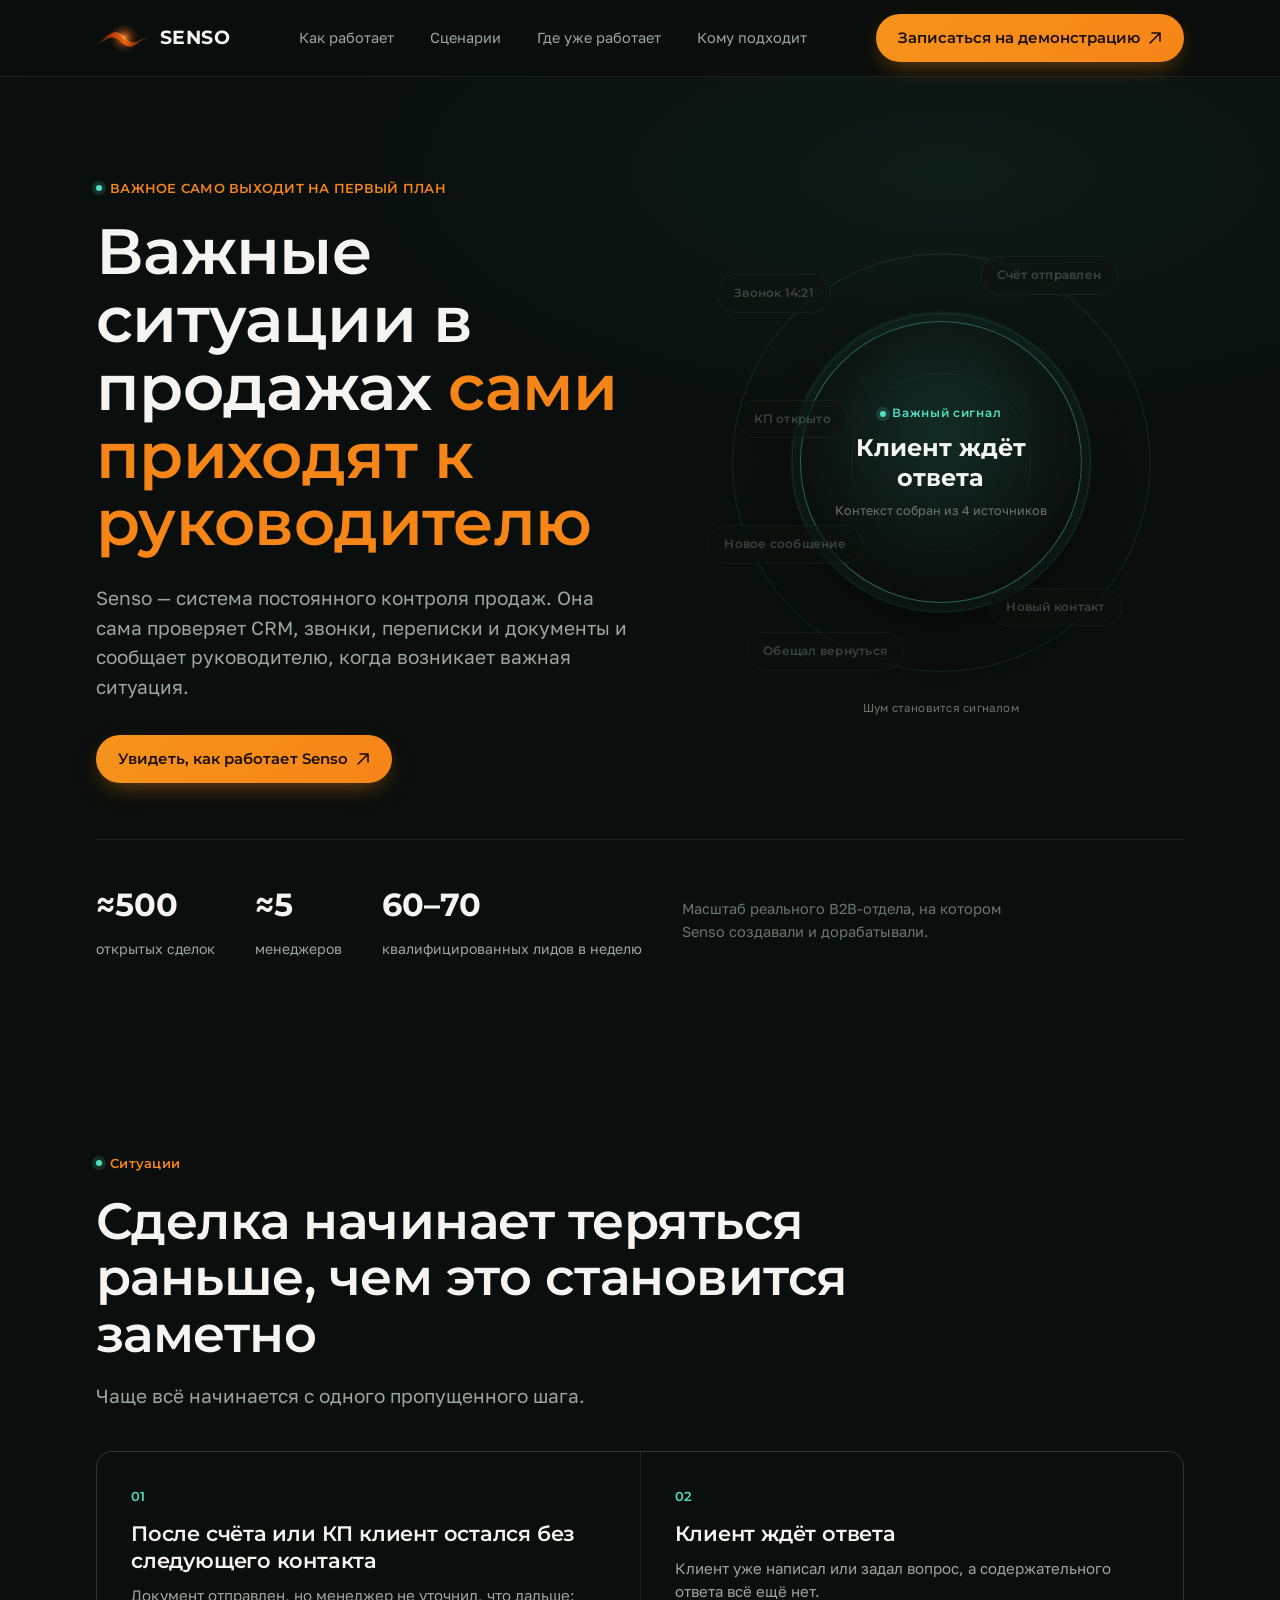
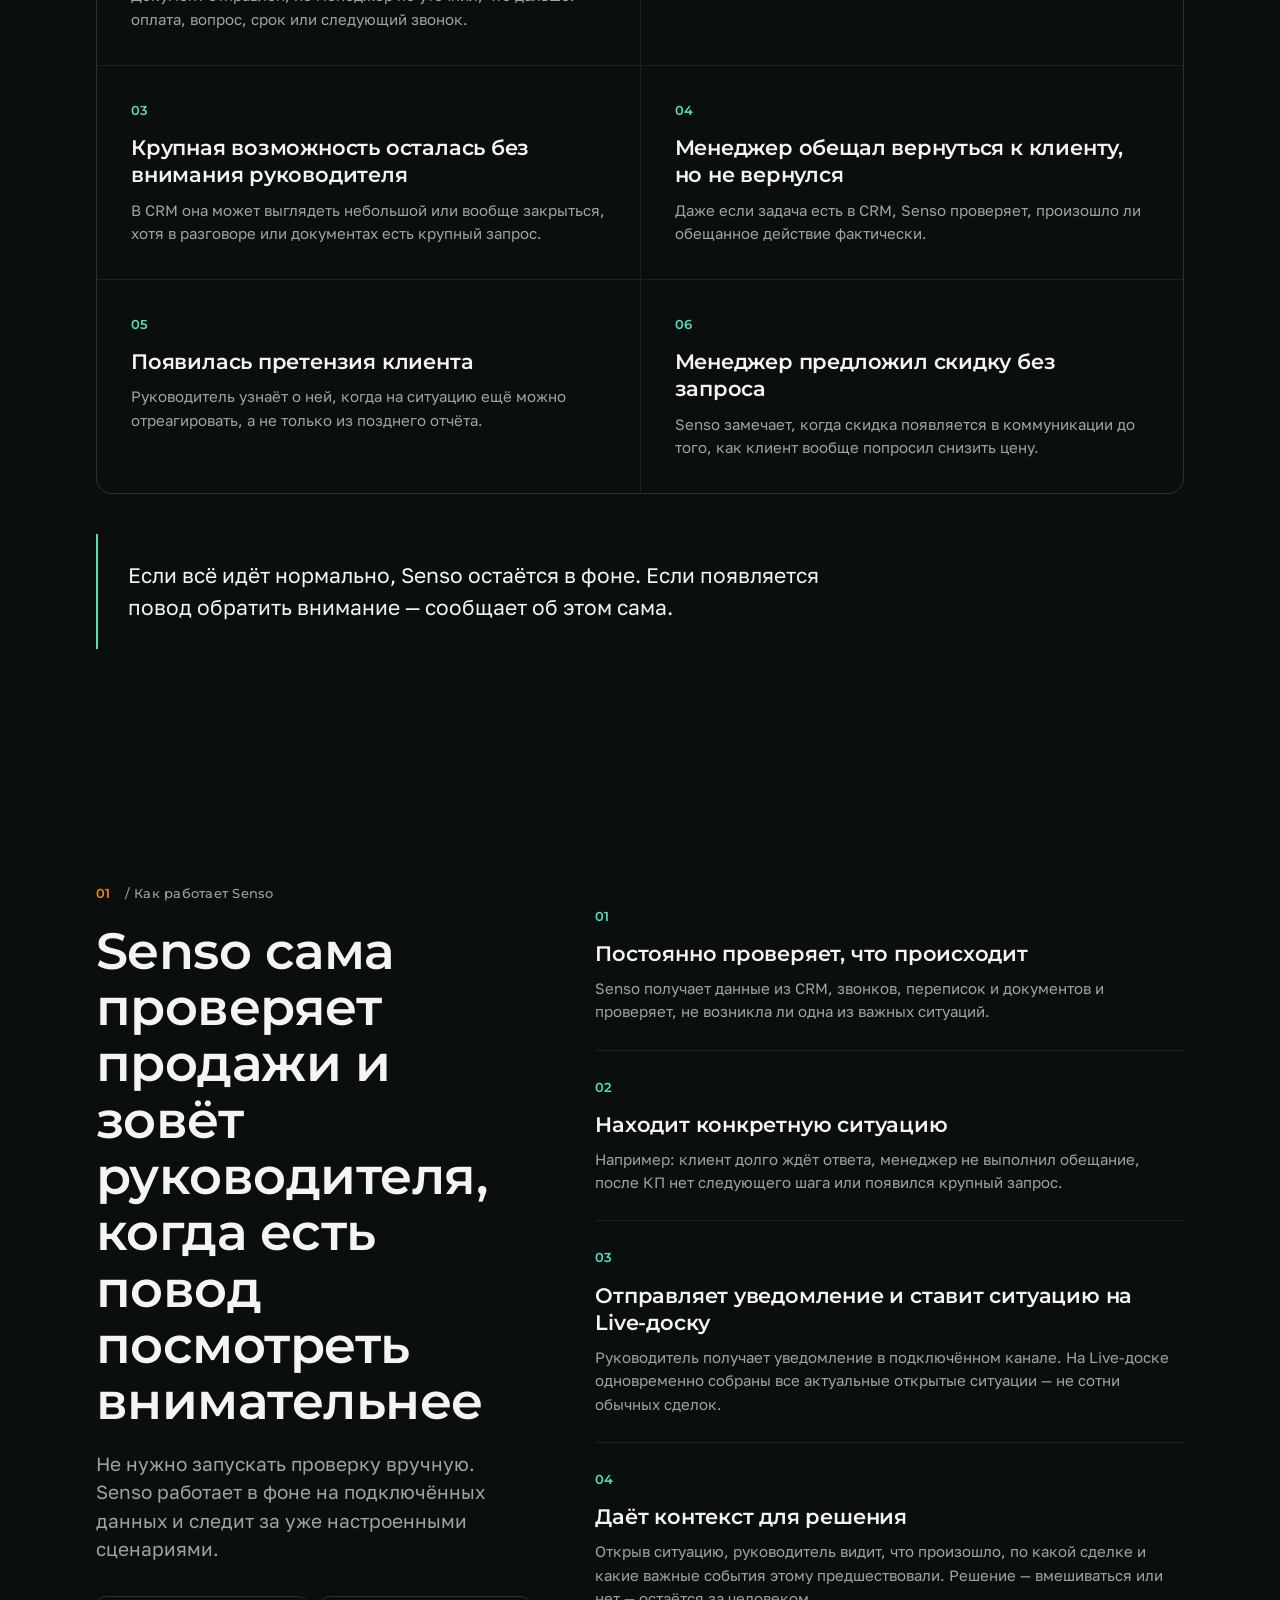
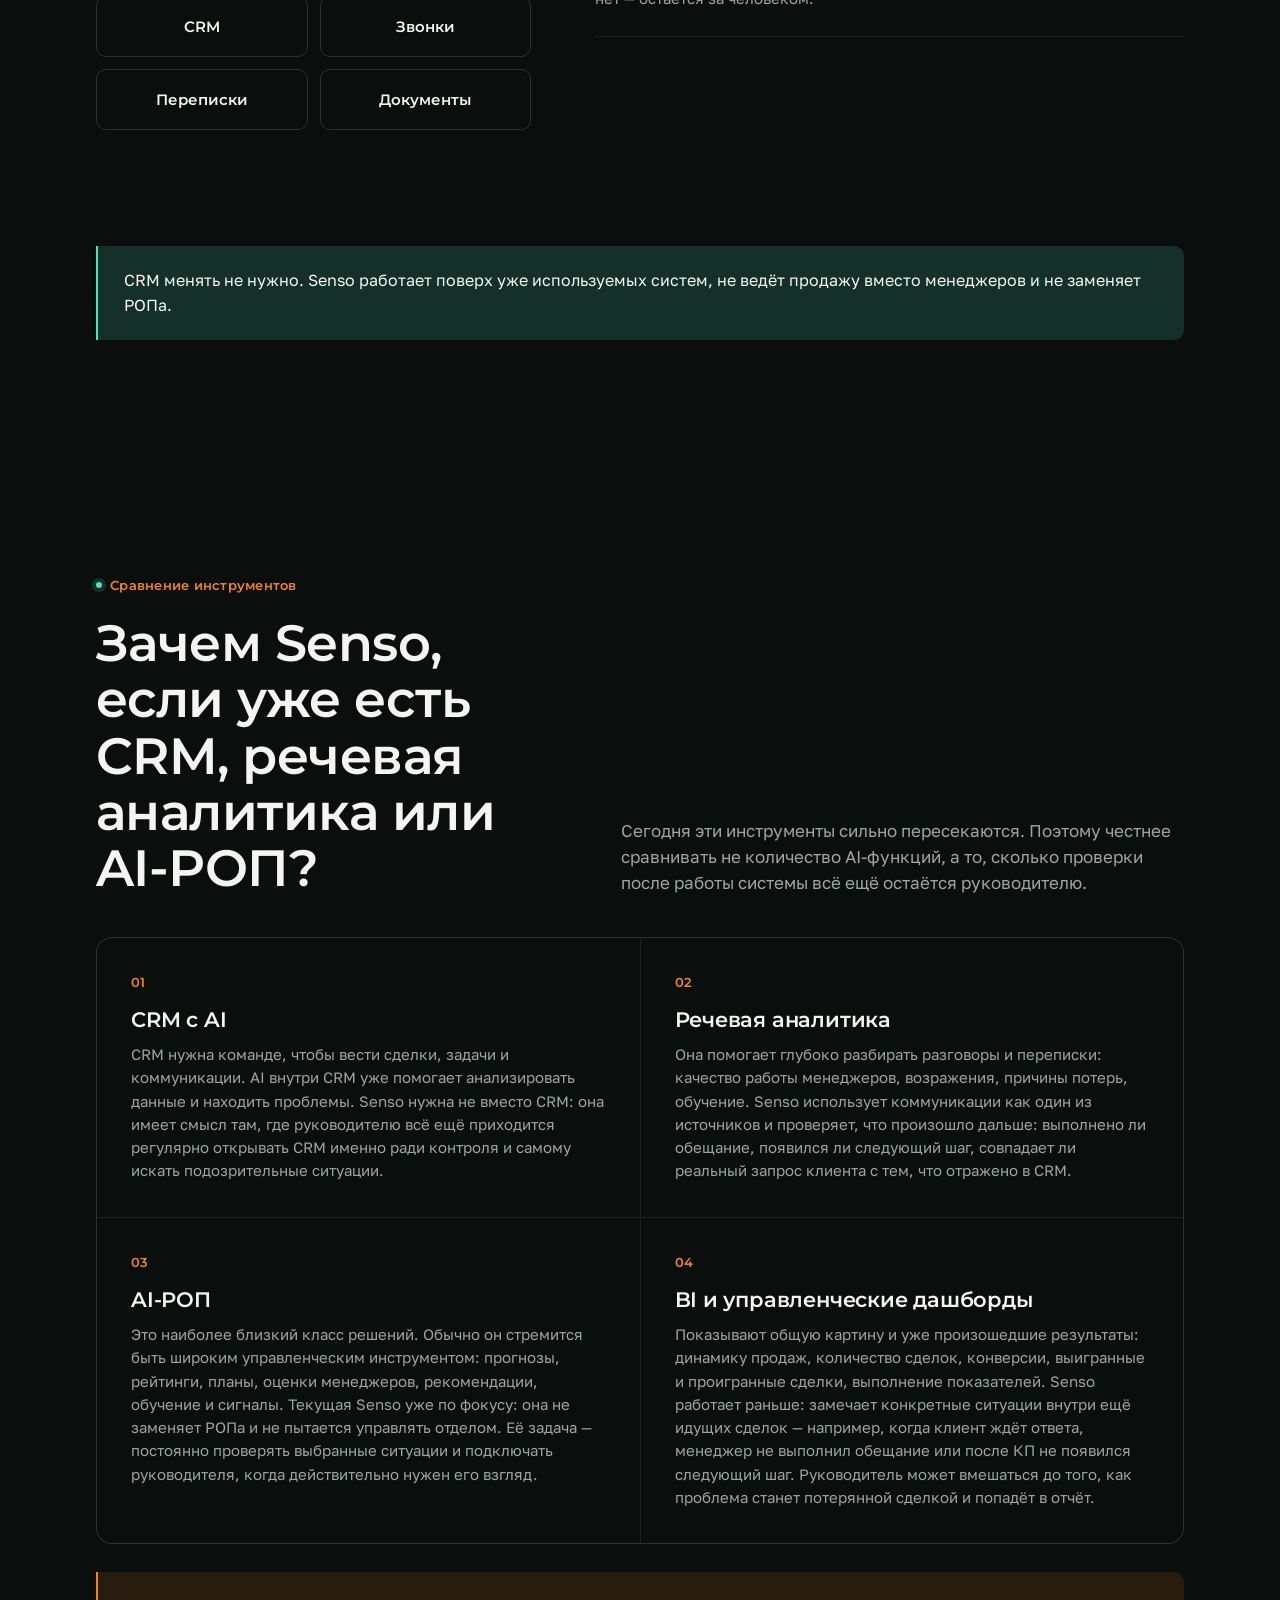
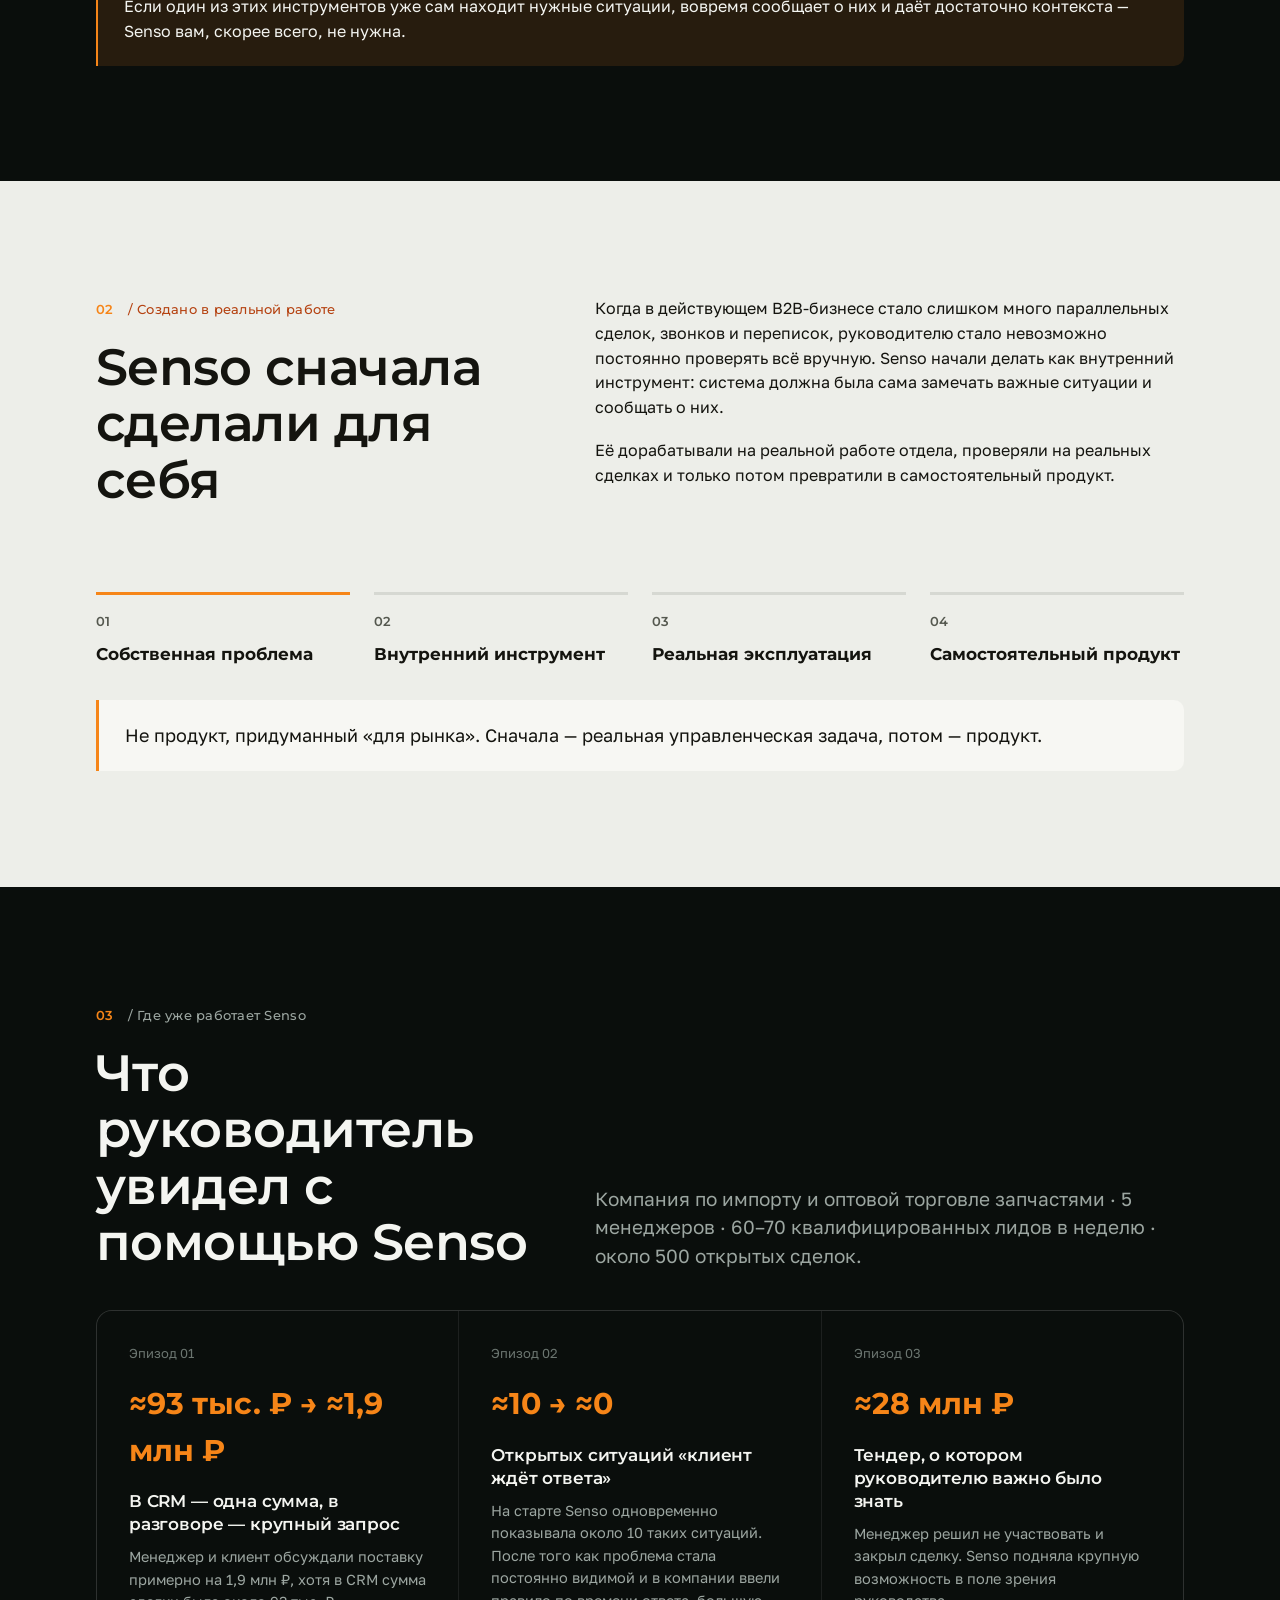
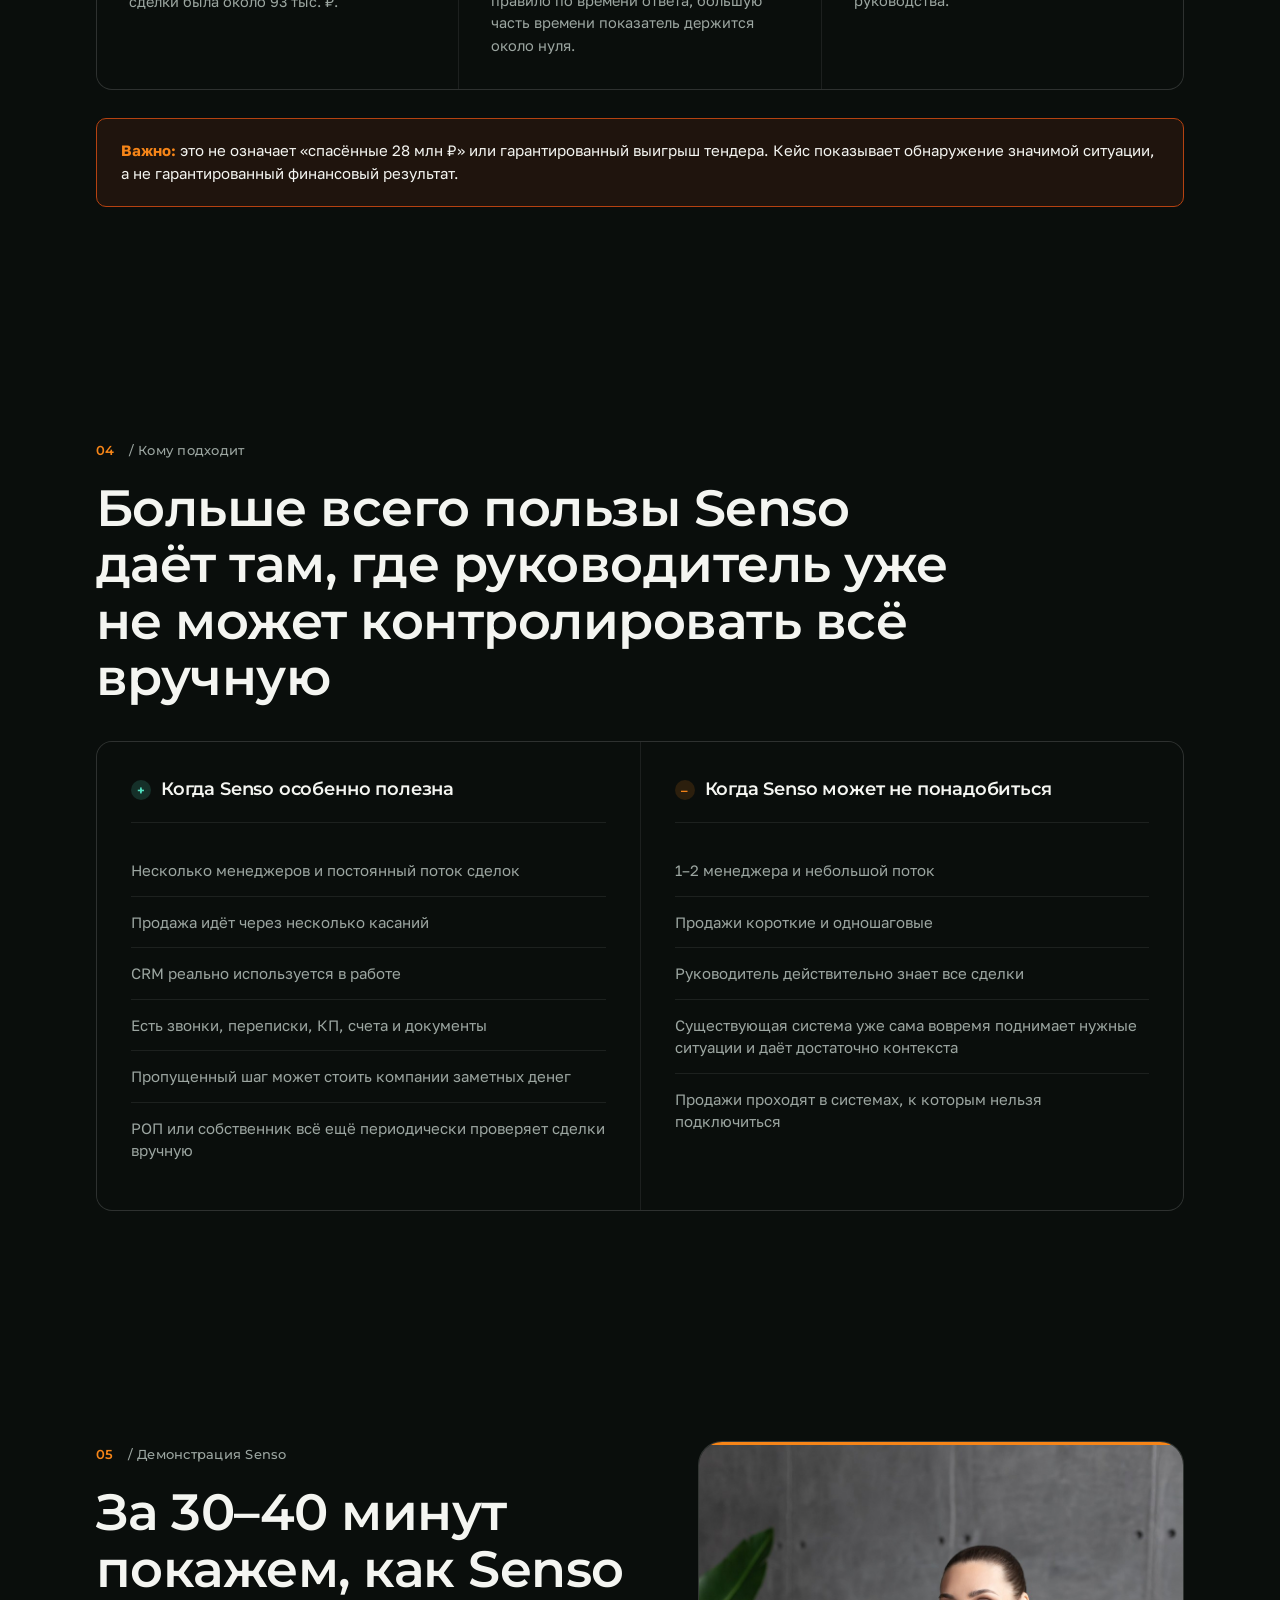
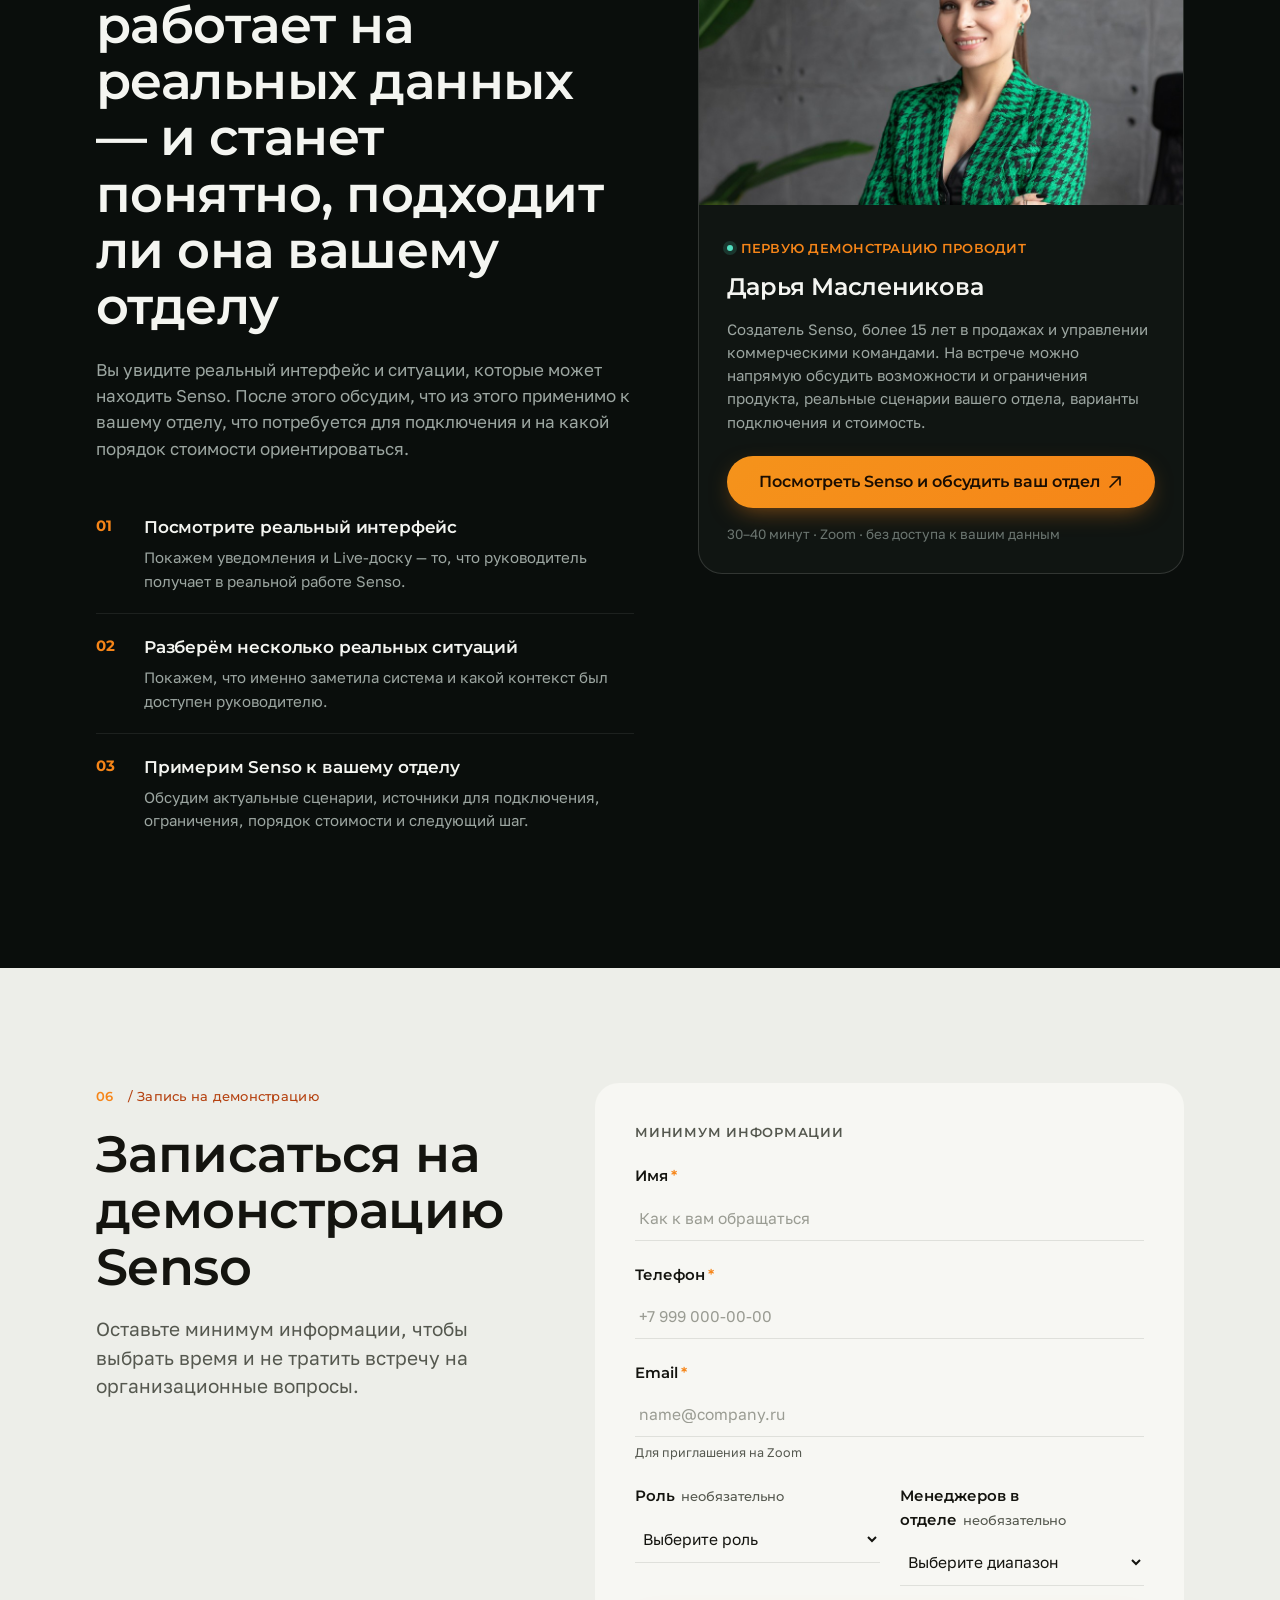
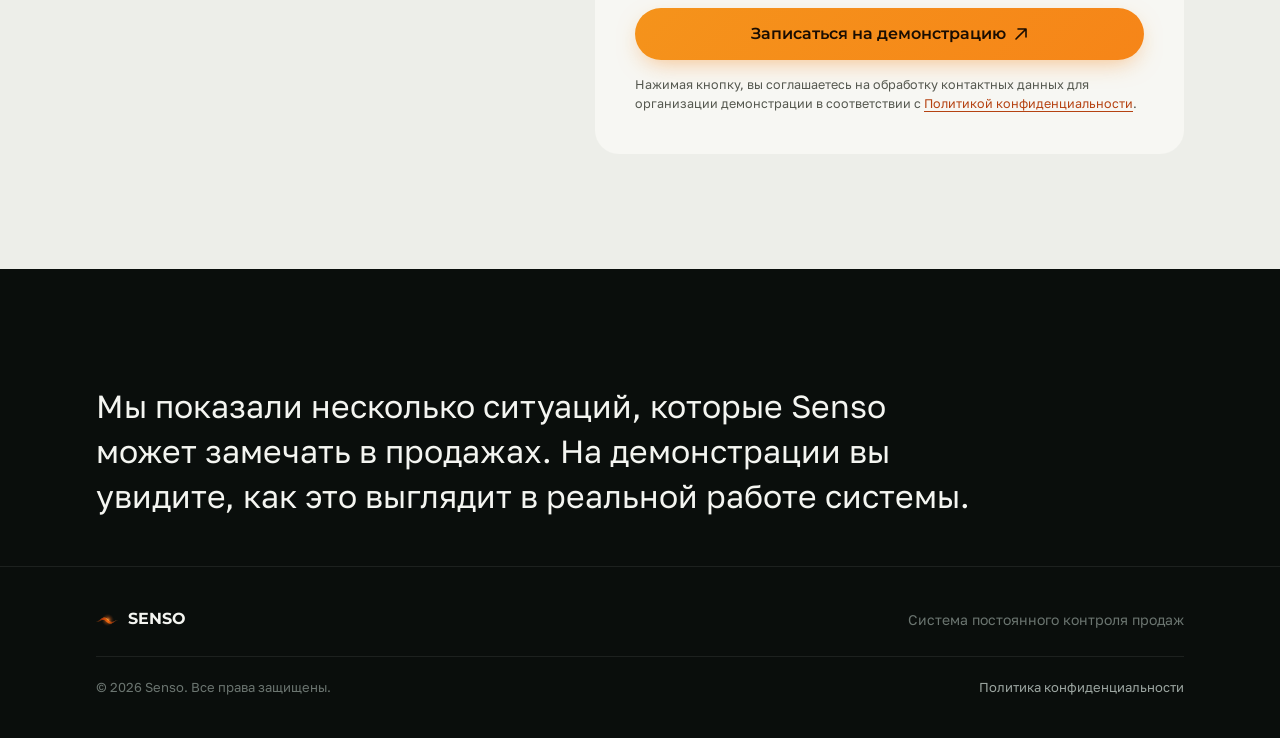
==== commit 13cde643: "Add files via upload" ====
--- a/hero-b/index.html
+++ b/hero-b/index.html
@@ -10,6 +10,11 @@
 <meta property="og:description" content="Senso постоянно проверяет CRM, звонки, переписки и документы по сделкам и сообщает руководителю, когда возникает важная ситуация." />
 <meta property="og:type" content="website" />
 <meta property="og:url" content="https://ai-senso.ru/hero-b/" />
+<meta property="og:image" content="https://ai-senso.ru/assets/img/og-cover.jpg" />
+<meta property="og:image:width" content="1200" />
+<meta property="og:image:height" content="630" />
+<meta name="twitter:card" content="summary_large_image" />
+<meta name="twitter:image" content="https://ai-senso.ru/assets/img/og-cover.jpg" />
 <meta name="robots" content="index, follow" />
 <link rel="icon" href="/assets/img/favicon.svg" type="image/svg+xml" />
 <link rel="icon" href="/assets/img/favicon-96x96.png" sizes="96x96" type="image/png" />
@@ -19,6 +24,19 @@
 <link rel="preconnect" href="https://fonts.gstatic.com" crossorigin />
 <link href="https://fonts.googleapis.com/css2?family=Golos+Text:wght@400;500;600;700&family=Montserrat:wght@500;600;700&display=swap" rel="stylesheet" />
 <link rel="stylesheet" href="/assets/css/style.css" />
+<!-- Yandex.Metrika counter -->
+<script type="text/javascript">
+    (function(m,e,t,r,i,k,a){
+        m[i]=m[i]||function(){(m[i].a=m[i].a||[]).push(arguments)};
+        m[i].l=1*new Date();
+        for (var j = 0; j < document.scripts.length; j++) {if (document.scripts[j].src === r) { return; }}
+        k=e.createElement(t),a=e.getElementsByTagName(t)[0],k.async=1,k.src=r,a.parentNode.insertBefore(k,a)
+    })(window, document,'script','https://mc.yandex.ru/metrika/tag.js?id=111830249', 'ym');
+
+    ym(111830249, 'init', {ssr:true, webvisor:true, clickmap:true, ecommerce:"dataLayer", referrer: document.referrer, url: location.href, accurateTrackBounce:true, trackLinks:true});
+</script>
+<noscript><div><img src="https://mc.yandex.ru/watch/111830249" style="position:absolute; left:-9999px;" alt="" /></div></noscript>
+<!-- /Yandex.Metrika counter -->
 </head>
 <body>
 
@@ -57,6 +75,7 @@
       <a class="btn btn--primary" href="#how-it-works">Увидеть, как работает Senso <svg viewBox="0 0 14 14" fill="none"><path d="M2 12L12 2M12 2H4M12 2V10" stroke="currentColor" stroke-width="1.6" stroke-linecap="round" stroke-linejoin="round"/></svg></a>
     </div>
     
+<div class="hero-scene-wrap">
 <div class="hero-scene" data-radar-scene>
   <svg class="radar-rings" viewBox="0 0 600 600" aria-hidden="true">
     <defs>
@@ -81,7 +100,8 @@
 <div class="tag tag--4" style="--x:2%; --y:64%;">Новое сообщение</div>
 <div class="tag tag--5" style="--x:10%; --y:88%;">Обещал вернуться</div>
 <div class="tag tag--6" style="--x:60%; --y:78%;">Новый контакт</div>
-  <span class="scene-caption">Шум становится сигналом</span>
+</div>
+<span class="scene-caption">Шум становится сигналом</span>
 </div>
   </div>
   <div class="container">
@@ -119,12 +139,12 @@
 <span>Звонки</span>
 <span>Переписки</span>
 <span>Документы</span></div>
-      <div class="trust-box">CRM менять не нужно. Senso работает поверх уже используемых систем, не ведёт продажу вместо менеджеров и не заменяет РОПа.</div>
     </div>
     <div class="how-steps" data-reveal><div class="card"><span class="num">01</span><h3>Постоянно проверяет, что происходит</h3><p>Senso получает данные из CRM, звонков, переписок и документов и проверяет, не возникла ли одна из важных ситуаций.</p></div>
 <div class="card"><span class="num">02</span><h3>Находит конкретную ситуацию</h3><p>Например: клиент долго ждёт ответа, менеджер не выполнил обещание, после КП нет следующего шага или появился крупный запрос.</p></div>
 <div class="card"><span class="num">03</span><h3>Отправляет уведомление и ставит ситуацию на Live-доску</h3><p>Руководитель получает уведомление в подключённом канале. На Live-доске одновременно собраны все актуальные открытые ситуации — не сотни обычных сделок.</p></div>
 <div class="card"><span class="num">04</span><h3>Даёт контекст для решения</h3><p>Открыв ситуацию, руководитель видит, что произошло, по какой сделке и какие важные события этому предшествовали. Решение — вмешиваться или нет — остаётся за человеком.</p></div></div>
+    <div class="trust-box" data-reveal>CRM менять не нужно. Senso работает поверх уже используемых систем, не ведёт продажу вместо менеджеров и не заменяет РОПа.</div>
   </div>
 </section>
 
@@ -141,7 +161,7 @@
 <div class="card" data-reveal><span class="num" style="color:var(--orange)">02</span><h3>Речевая аналитика</h3><p>Она помогает глубоко разбирать разговоры и переписки: качество работы менеджеров, возражения, причины потерь, обучение. Senso использует коммуникации как один из источников и проверяет, что произошло дальше: выполнено ли обещание, появился ли следующий шаг, совпадает ли реальный запрос клиента с тем, что отражено в CRM.</p></div>
 <div class="card" data-reveal><span class="num" style="color:var(--orange)">03</span><h3>AI-РОП</h3><p>Это наиболее близкий класс решений. Обычно он стремится быть широким управленческим инструментом: прогнозы, рейтинги, планы, оценки менеджеров, рекомендации, обучение и сигналы. Текущая Senso уже по фокусу: она не заменяет РОПа и не пытается управлять отделом. Её задача — постоянно проверять выбранные ситуации и подключать руководителя, когда действительно нужен его взгляд.</p></div>
 <div class="card" data-reveal><span class="num" style="color:var(--orange)">04</span><h3>BI и управленческие дашборды</h3><p>Показывают общую картину и уже произошедшие результаты: динамику продаж, количество сделок, конверсии, выигранные и проигранные сделки, выполнение показателей. Senso работает раньше: замечает конкретные ситуации внутри ещё идущих сделок — например, когда клиент ждёт ответа, менеджер не выполнил обещание или после КП не появился следующий шаг. Руководитель может вмешаться до того, как проблема станет потерянной сделкой и попадёт в отчёт.</p></div></div>
-    <div class="trust-box trust-box--orange" style="margin-top:28px" data-reveal>Если ваш текущий инструмент уже сам находит нужные вам ситуации, сообщает о них вовремя и даёт достаточно контекста, Senso может не дать дополнительной пользы.</div>
+    <div class="trust-box trust-box--orange" style="margin-top:28px" data-reveal>Если один из этих инструментов уже сам находит нужные ситуации, вовремя сообщает о них и даёт достаточно контекста — Senso вам, скорее всего, не нужна.</div>
   </div>
 </section>
 
@@ -172,7 +192,7 @@
         <span class="eyebrow eyebrow--path"><b>03</b> / Где уже работает Senso</span>
         <h2 class="section-heading" style="margin-bottom:0">Что руководитель увидел с помощью Senso</h2>
       </div>
-      <p class="section-sub" data-reveal style="margin-bottom:0">Компания по импорту и оптовой торговле запчастями · около 5 менеджеров · 60–70 квалифицированных лидов в неделю · около 500 открытых сделок.</p>
+      <p class="section-sub" data-reveal style="margin-bottom:0">Компания по импорту и оптовой торговле запчастями · 5 менеджеров · 60–70 квалифицированных лидов в неделю · около 500 открытых сделок.</p>
     </div>
     <div class="episodes" data-reveal-group><div class="episode" data-reveal><span class="ep-label">Эпизод 01</span><div class="ep-figure">≈93 тыс. ₽ → ≈1,9 млн ₽</div><h4>В CRM — одна сумма, в разговоре — крупный запрос</h4><p>Менеджер и клиент обсуждали поставку примерно на 1,9 млн ₽, хотя в CRM сумма сделки была около 93 тыс. ₽.</p></div>
 <div class="episode" data-reveal><span class="ep-label">Эпизод 02</span><div class="ep-figure">≈10 → ≈0</div><h4>Открытых ситуаций «клиент ждёт ответа»</h4><p>На старте Senso одновременно показывала около 10 таких ситуаций. После того как проблема стала постоянно видимой и в компании ввели правило по времени ответа, большую часть времени показатель держится около нуля.</p></div>
@@ -184,7 +204,7 @@
 <section class="section" id="who-for">
   <div class="container">
     <span class="eyebrow eyebrow--path"><b>04</b> / Кому подходит</span>
-    <h2 class="section-heading" data-reveal>Больше всего пользы Senso даёт там, где руководитель уже не может видеть всё вручную</h2>
+    <h2 class="section-heading" data-reveal>Больше всего пользы Senso даёт там, где руководитель уже не может контролировать всё вручную</h2>
     <div class="who-grid" style="margin-top:36px" data-reveal>
       <div class="who-col who-col--yes">
         <h3><span class="mark">+</span>Когда Senso особенно полезна</h3>
@@ -212,7 +232,7 @@
     <div class="demo-copy" data-reveal>
       <span class="eyebrow eyebrow--path"><b>05</b> / Демонстрация Senso</span>
       <h2 class="section-heading" style="margin-bottom:0">За 30–40 минут покажем, как Senso работает на реальных данных — и станет понятно, подходит ли она вашему отделу</h2>
-      <p class="lead">Вы увидите реальный интерфейс Senso и несколько ситуаций, которые система обнаружила в действующем B2B-бизнесе. После этого обсудим, что из этого применимо к вашему отделу, что потребуется для подключения, какие есть ограничения и на какой порядок стоимости ориентироваться.</p>
+      <p class="lead">Вы увидите реальный интерфейс и ситуации, которые может находить Senso. После этого обсудим, что из этого применимо к вашему отделу, что потребуется для подключения и на какой порядок стоимости ориентироваться.</p>
       <ul class="demo-steps"><li><span class="d-num">01</span><div><h4>Посмотрите реальный интерфейс</h4><p>Покажем уведомления и Live-доску — то, что руководитель получает в реальной работе Senso.</p></div></li>
 <li><span class="d-num">02</span><div><h4>Разберём несколько реальных ситуаций</h4><p>Покажем, что именно заметила система и какой контекст был доступен руководителю.</p></div></li>
 <li><span class="d-num">03</span><div><h4>Примерим Senso к вашему отделу</h4><p>Обсудим актуальные сценарии, источники для подключения, ограничения, порядок стоимости и следующий шаг.</p></div></li></ul>
--- a/assets/css/style.css
+++ b/assets/css/style.css
@@ -64,7 +64,7 @@
 
 a { color: inherit; text-decoration: none; }
 
-h1, h2, h3, h4 { font-family: var(--font-display); font-weight: 600; margin: 0; letter-spacing: -0.01em; overflow-wrap: break-word; hyphens: auto; }
+h1, h2, h3, h4 { font-family: var(--font-display); font-weight: 600; margin: 0; letter-spacing: -0.01em; overflow-wrap: break-word; }
 
 p { margin: 0; }
 
@@ -203,13 +203,16 @@
   font-weight: 600;
   font-size: 14.5px;
   white-space: nowrap;
+  overflow-wrap: normal;
+  word-break: keep-all;
   padding: 13px 22px;
   border-radius: 999px;
   border: none;
   cursor: pointer;
   transition: transform .25s var(--ease-out), box-shadow .25s var(--ease-out), background .25s var(--ease-out);
-  white-space: nowrap;
-}
+}
+
+.btn svg { flex-shrink: 0; }
 
 .btn svg { width: 14px; height: 14px; transition: transform .25s var(--ease-out); }
 .btn:hover svg { transform: translate(2px, -2px); }
@@ -233,7 +236,17 @@
   box-shadow: 0 14px 30px -10px rgba(246, 133, 24, 0.7);
 }
 
-.btn--block { width: 100%; justify-content: center; padding: 16px 22px; font-size: 15.5px; }
+.btn--block {
+  width: 100%;
+  justify-content: center;
+  padding: 16px 22px;
+  font-size: 15.5px;
+  white-space: normal;
+  overflow-wrap: break-word;
+  word-break: normal;
+  text-align: center;
+  line-height: 1.3;
+}
 
 .nav-toggle {
   display: none;
@@ -383,15 +396,15 @@
 .tag {
   position: absolute;
   left: var(--x); top: var(--y);
-  background: rgba(16, 21, 18, 0.9);
-  border: 1px solid var(--ink-border-strong);
+  background: rgba(16, 21, 18, 0.65);
+  border: 1px solid var(--ink-border);
   border-radius: 999px;
   padding: 9px 16px;
   font-family: var(--font-display);
   font-weight: 600;
   font-size: 12px;
   letter-spacing: 0.02em;
-  color: var(--text-on-dark-muted);
+  color: var(--text-on-dark-faint);
   white-space: nowrap;
   backdrop-filter: blur(6px);
   opacity: 0;
@@ -400,7 +413,7 @@
   animation: tag-float 6s ease-in-out infinite;
 }
 
-.hero-scene.is-active .tag { opacity: 1; transform: none; }
+.hero-scene.is-active .tag { opacity: .5; transform: none; }
 .tag--1 { transition-delay: .1s; animation-delay: 0s; }
 .tag--2 { transition-delay: .22s; animation-delay: .8s; }
 .tag--3 { transition-delay: .34s; animation-delay: 1.6s; }
@@ -414,16 +427,16 @@
 }
 
 .scene-caption {
-  position: absolute;
-  right: 4%;
-  bottom: -6px;
+  display: block;
+  text-align: center;
+  margin-top: 14px;
   font-size: 11.5px;
   color: var(--text-on-dark-faint);
   letter-spacing: 0.02em;
   opacity: 0;
   transition: opacity .6s var(--ease-out) .9s;
 }
-.hero-scene.is-active .scene-caption { opacity: 1; }
+.hero-scene.is-active + .scene-caption { opacity: 1; }
 
 @media (max-width: 1080px) {
   .signal-core { width: min(64%, 260px); }
@@ -433,6 +446,7 @@
 @media (max-width: 600px) {
   .hero-scene { min-height: 300px; transform: scale(.86); margin: 0 -20px; }
   .tag--4, .tag--6 { display: none; }
+  .scene-caption { margin-top: -14px; }
 }
 
 /* -------------------- Stats bar -------------------- */
@@ -535,6 +549,11 @@
   padding: 22px 26px;
   font-size: 16px;
   line-height: 1.55;
+}
+
+.how-layout .trust-box {
+  grid-column: 1 / -1;
+  margin-top: clamp(8px, 3vw, 20px);
 }
 
 .trust-box--orange {
@@ -745,13 +764,14 @@
     visibility: visible;
     transition: clip-path .3s var(--ease-out);
   }
-  .site-nav-drawer a { display: block; padding: 16px 0; font-size: 18px; border-bottom: 1px solid var(--ink-border); }
+  .site-nav-drawer a:not(.btn) { display: block; padding: 16px 0; font-size: 18px; border-bottom: 1px solid var(--ink-border); }
   .site-nav-drawer .btn { margin-top: 20px; }
 
   .hero-grid, .how-layout, .origin-layout, .demo-layout, .form-layout,
   .compare-header-grid, .case-header { grid-template-columns: 1fr; }
 
-  .hero-scene { order: -1; min-height: 320px; }
+  .hero-scene-wrap { order: -1; }
+  .hero-scene { min-height: 320px; }
   .daria-card { position: static; }
 }
 
@@ -770,6 +790,7 @@
   .brand span { font-size: 17px; }
   .brand img { height: 26px; }
   .btn { padding: 12px 18px; font-size: 14px; }
+  .btn--block { font-size: 13.5px; padding: 14px 16px; gap: 6px; }
   .hero { padding-top: 32px; }
   .hero-copy h1 { font-size: 34px; }
   .timeline { grid-template-columns: 1fr 1fr; gap: 20px; }
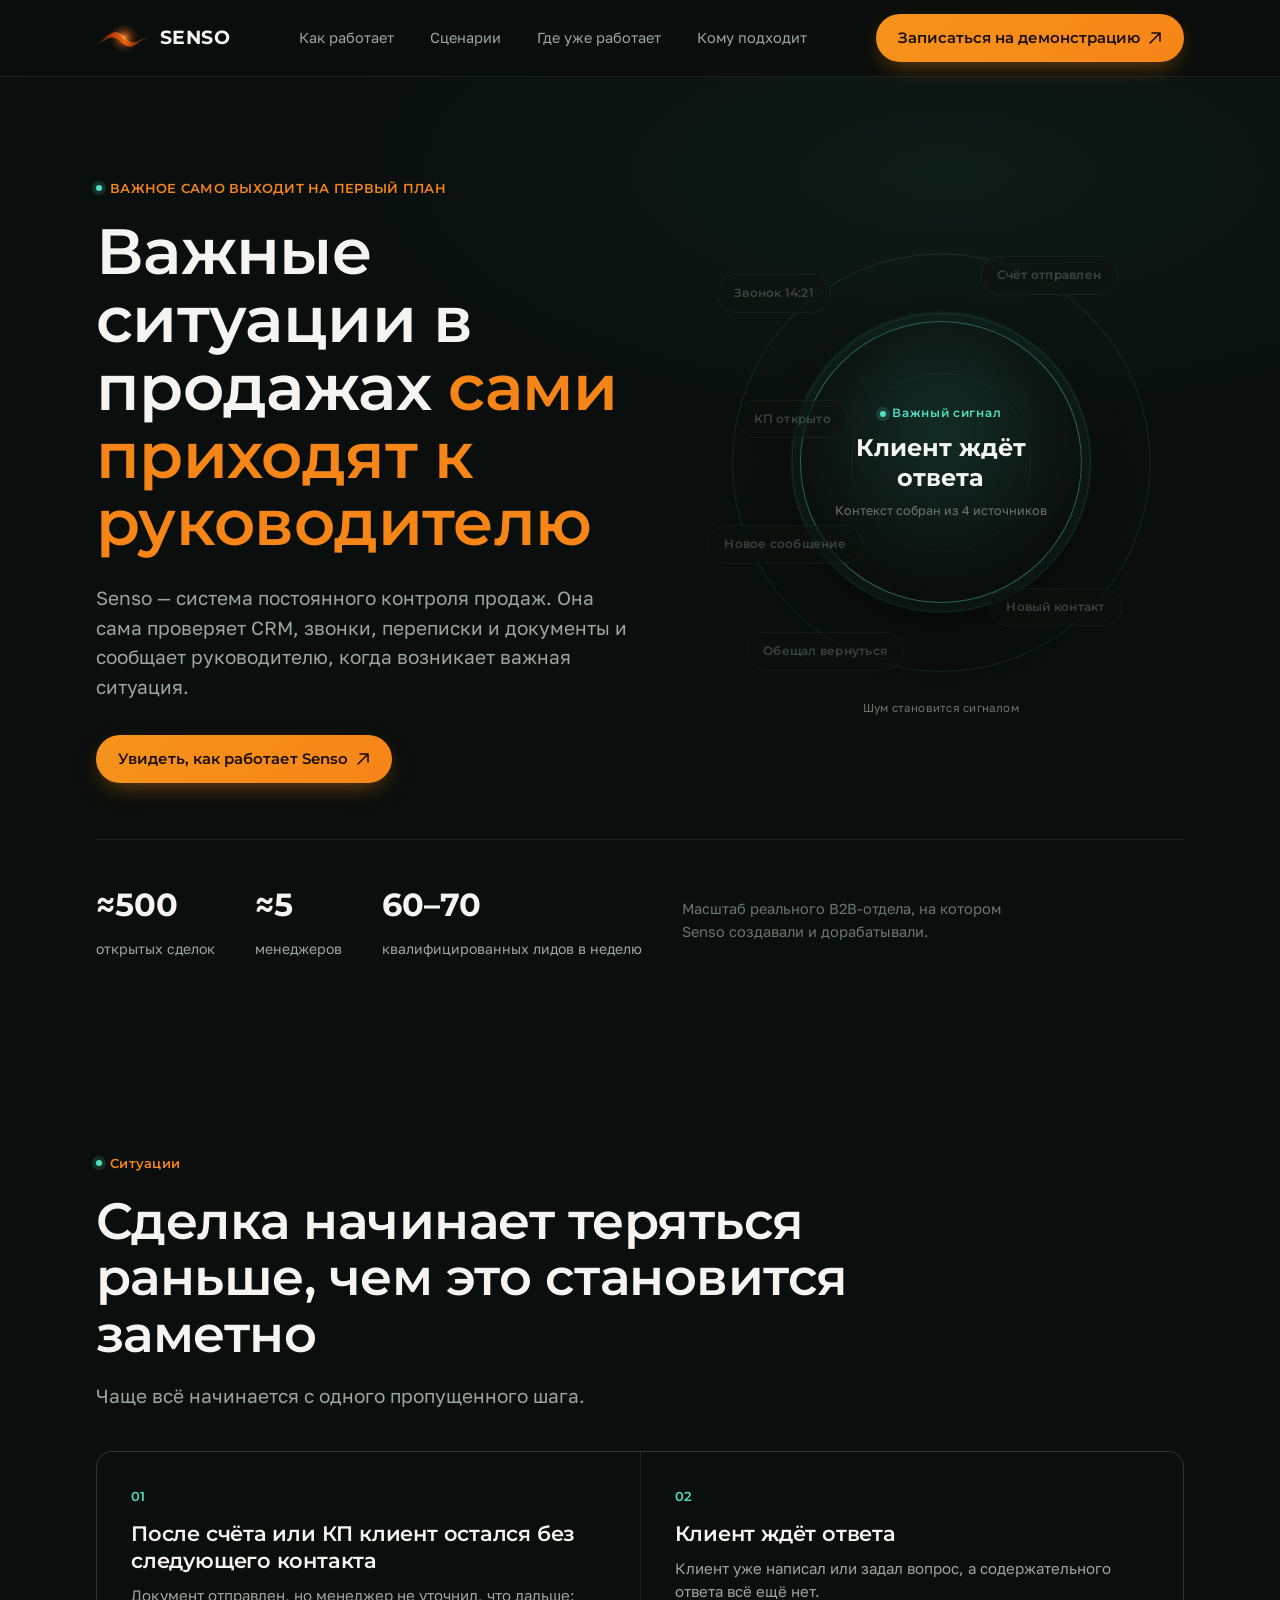
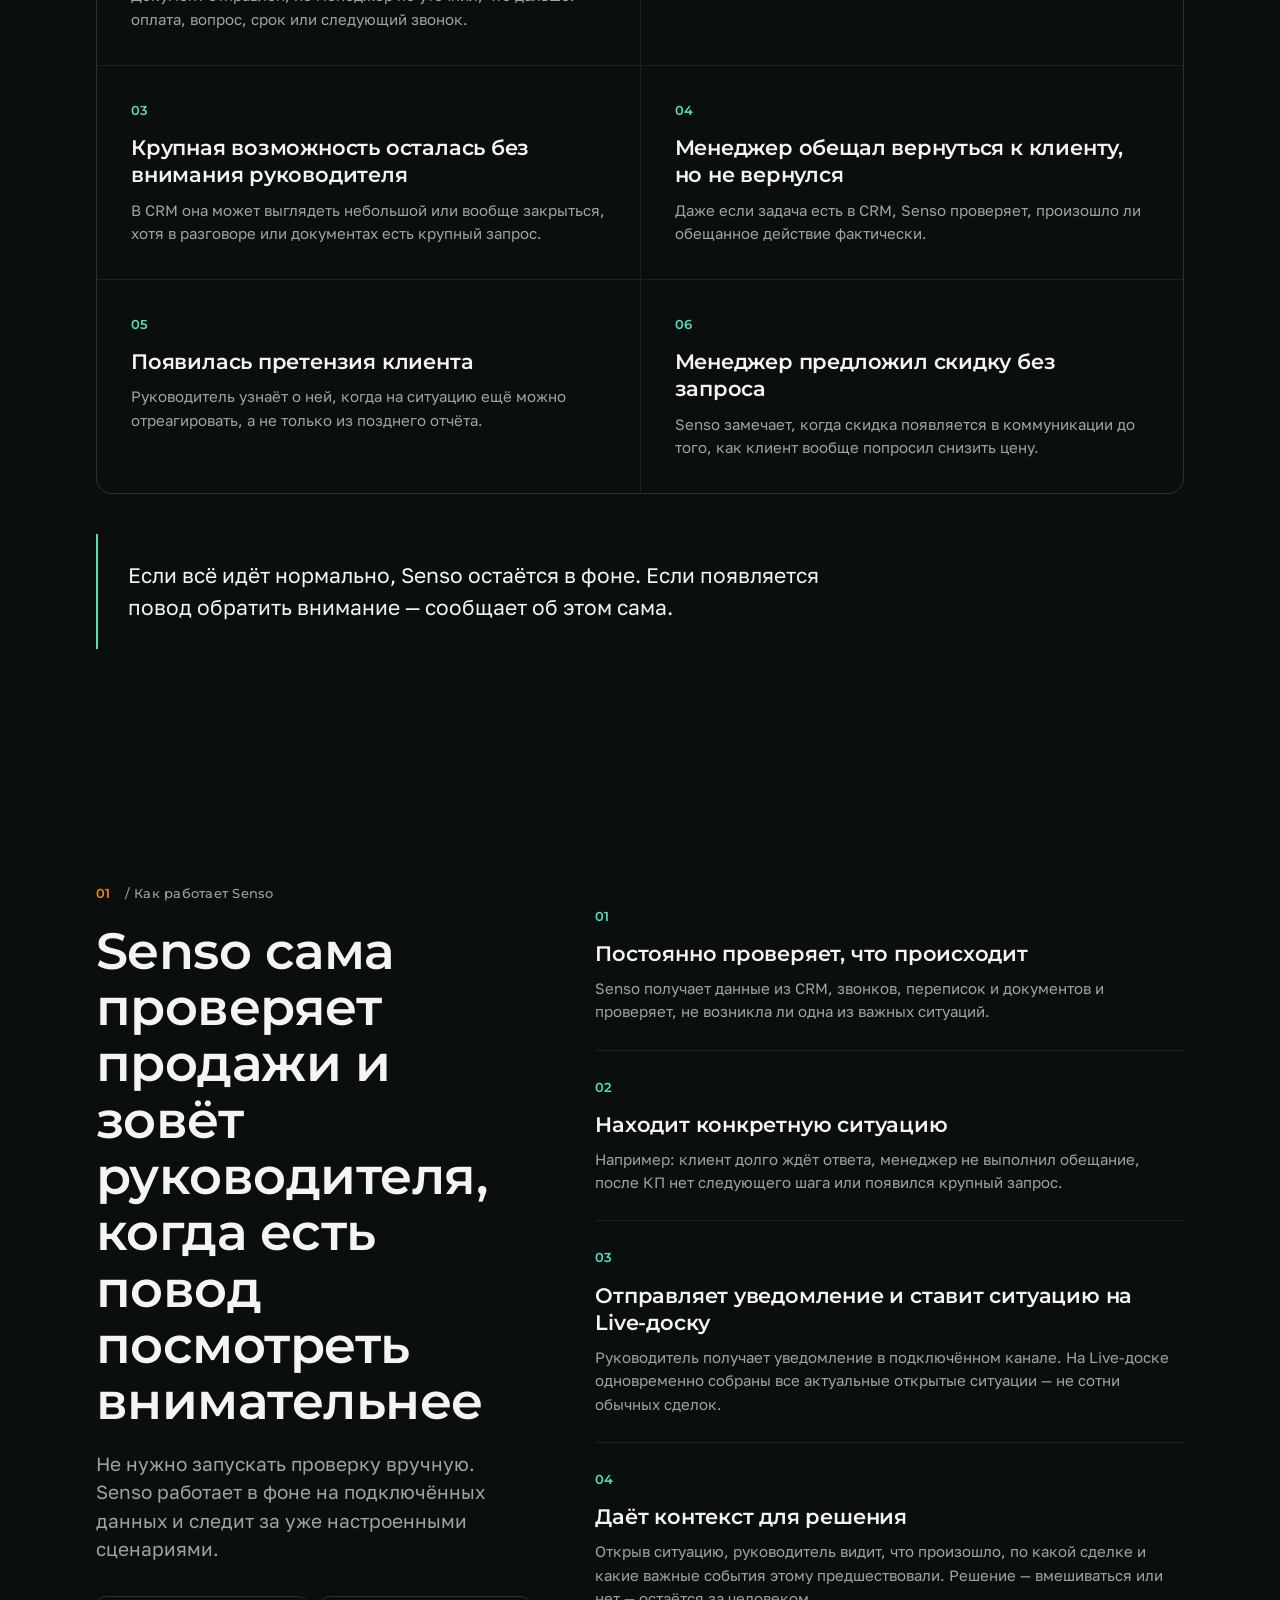
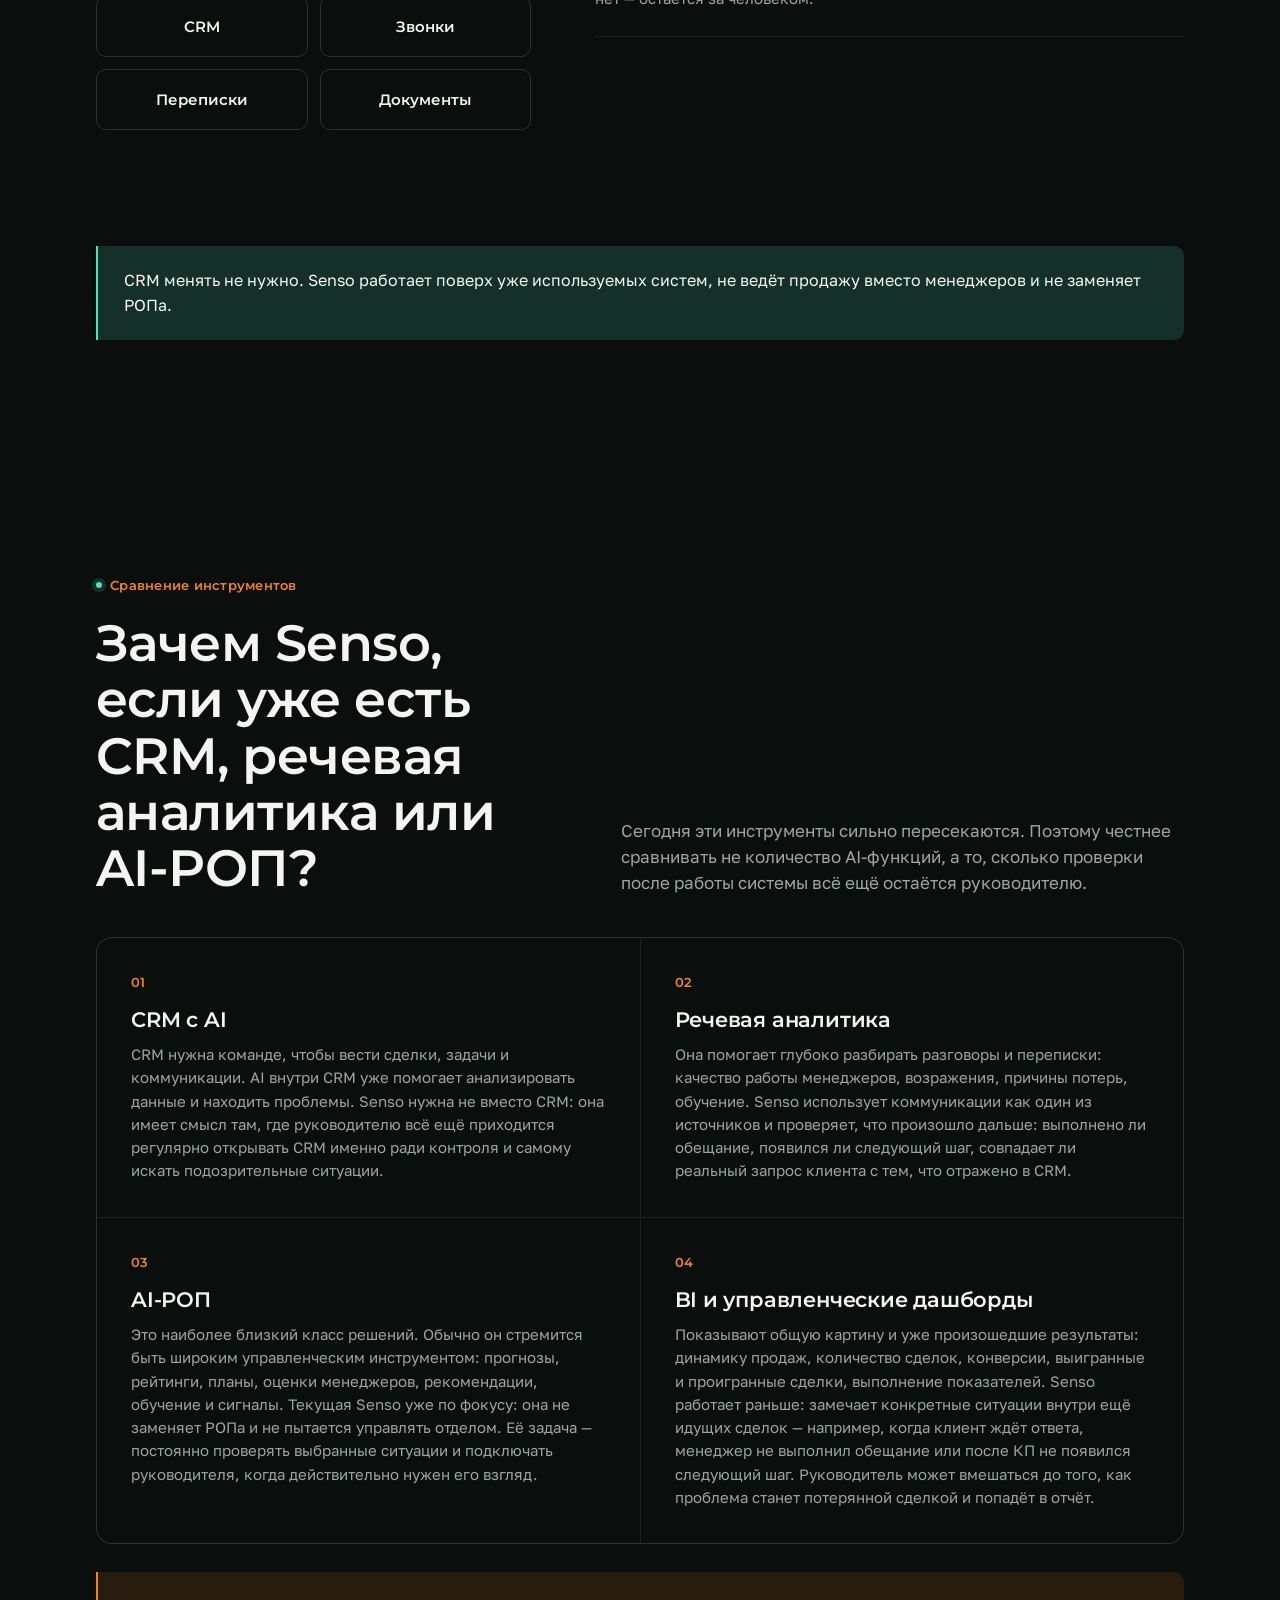
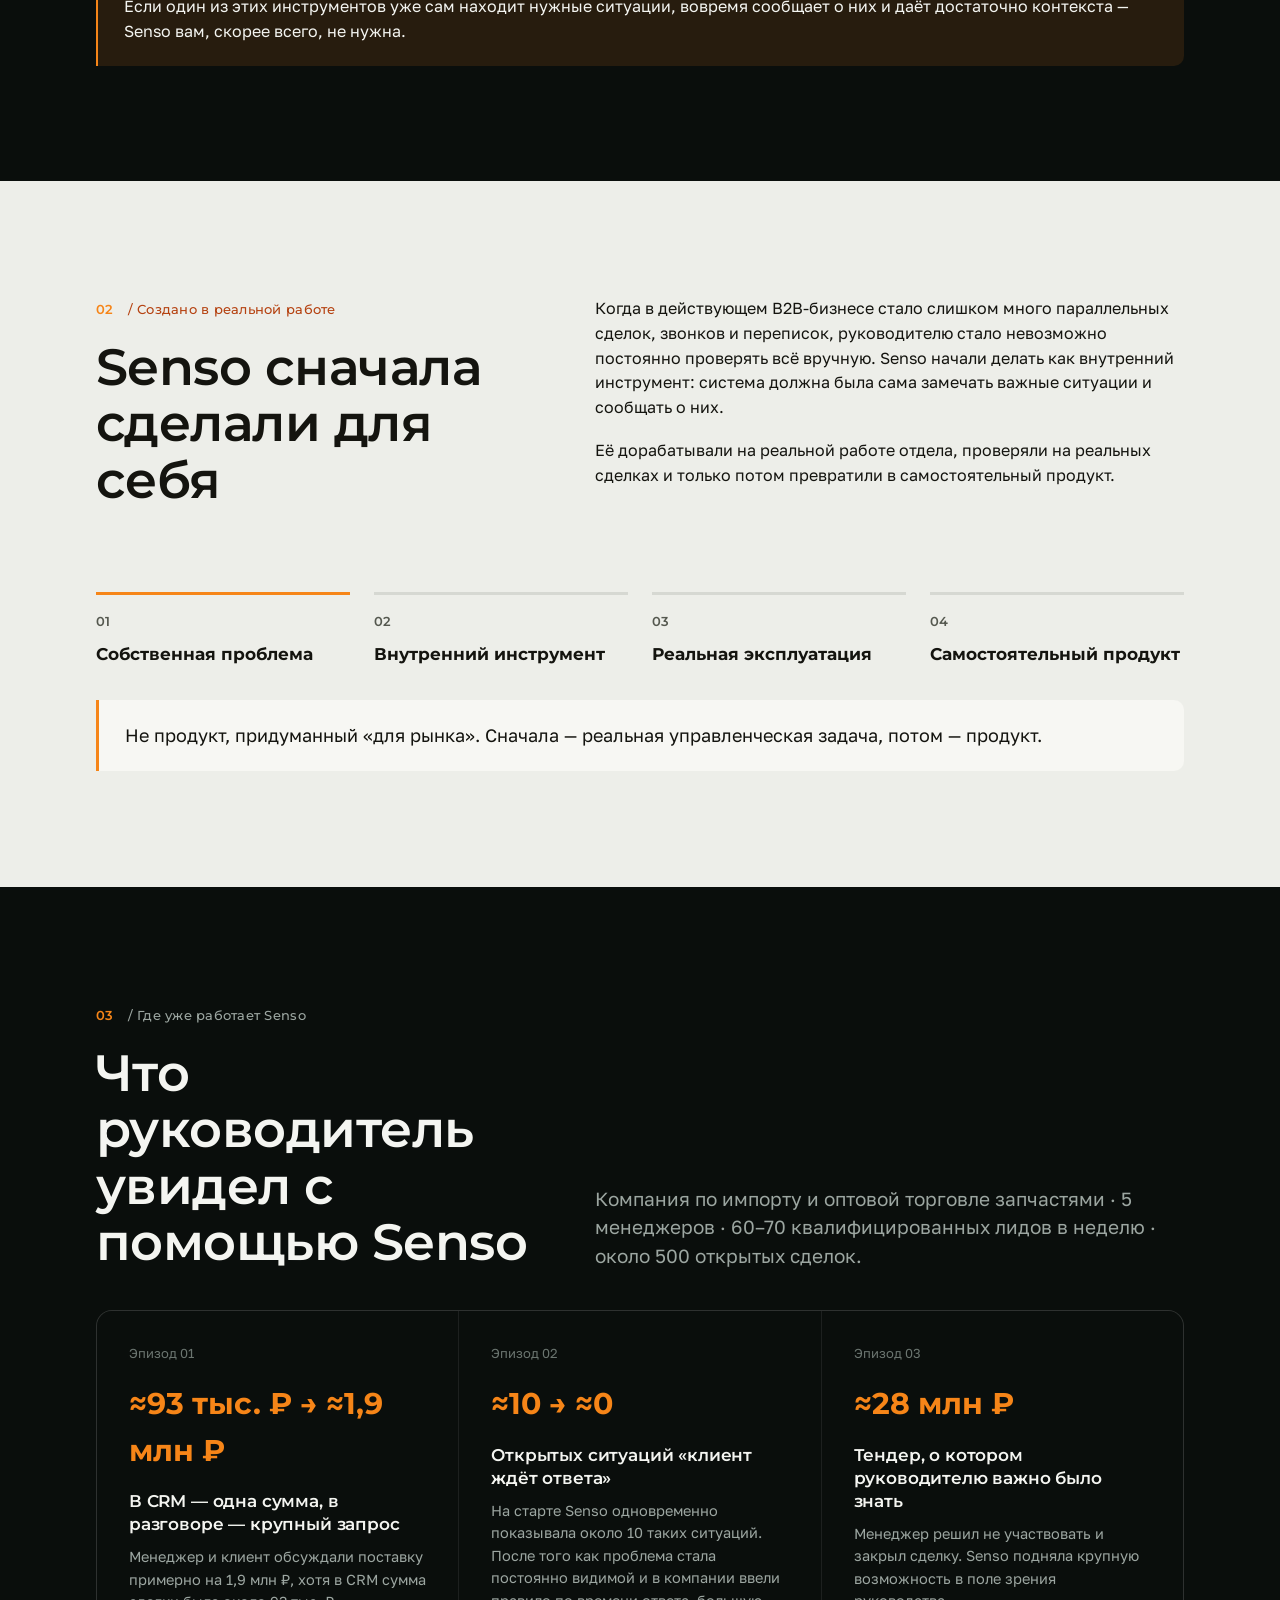
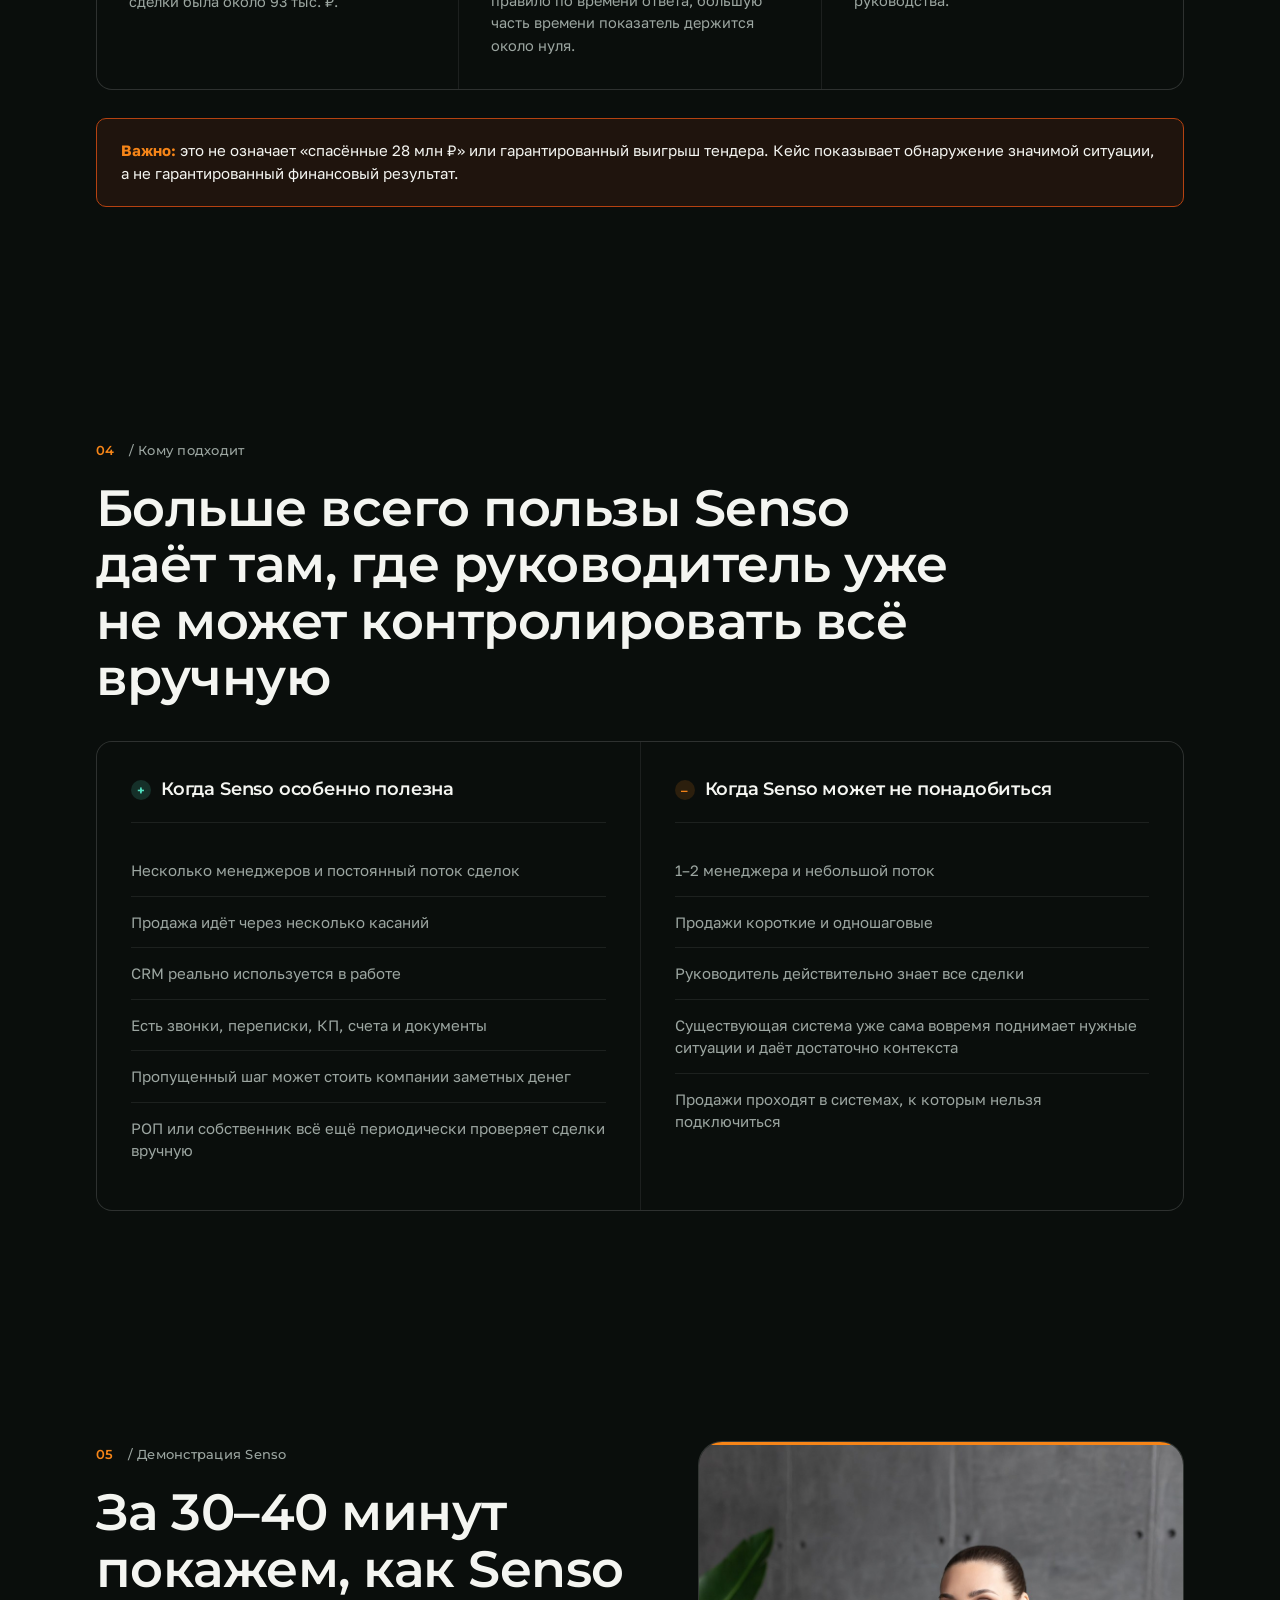
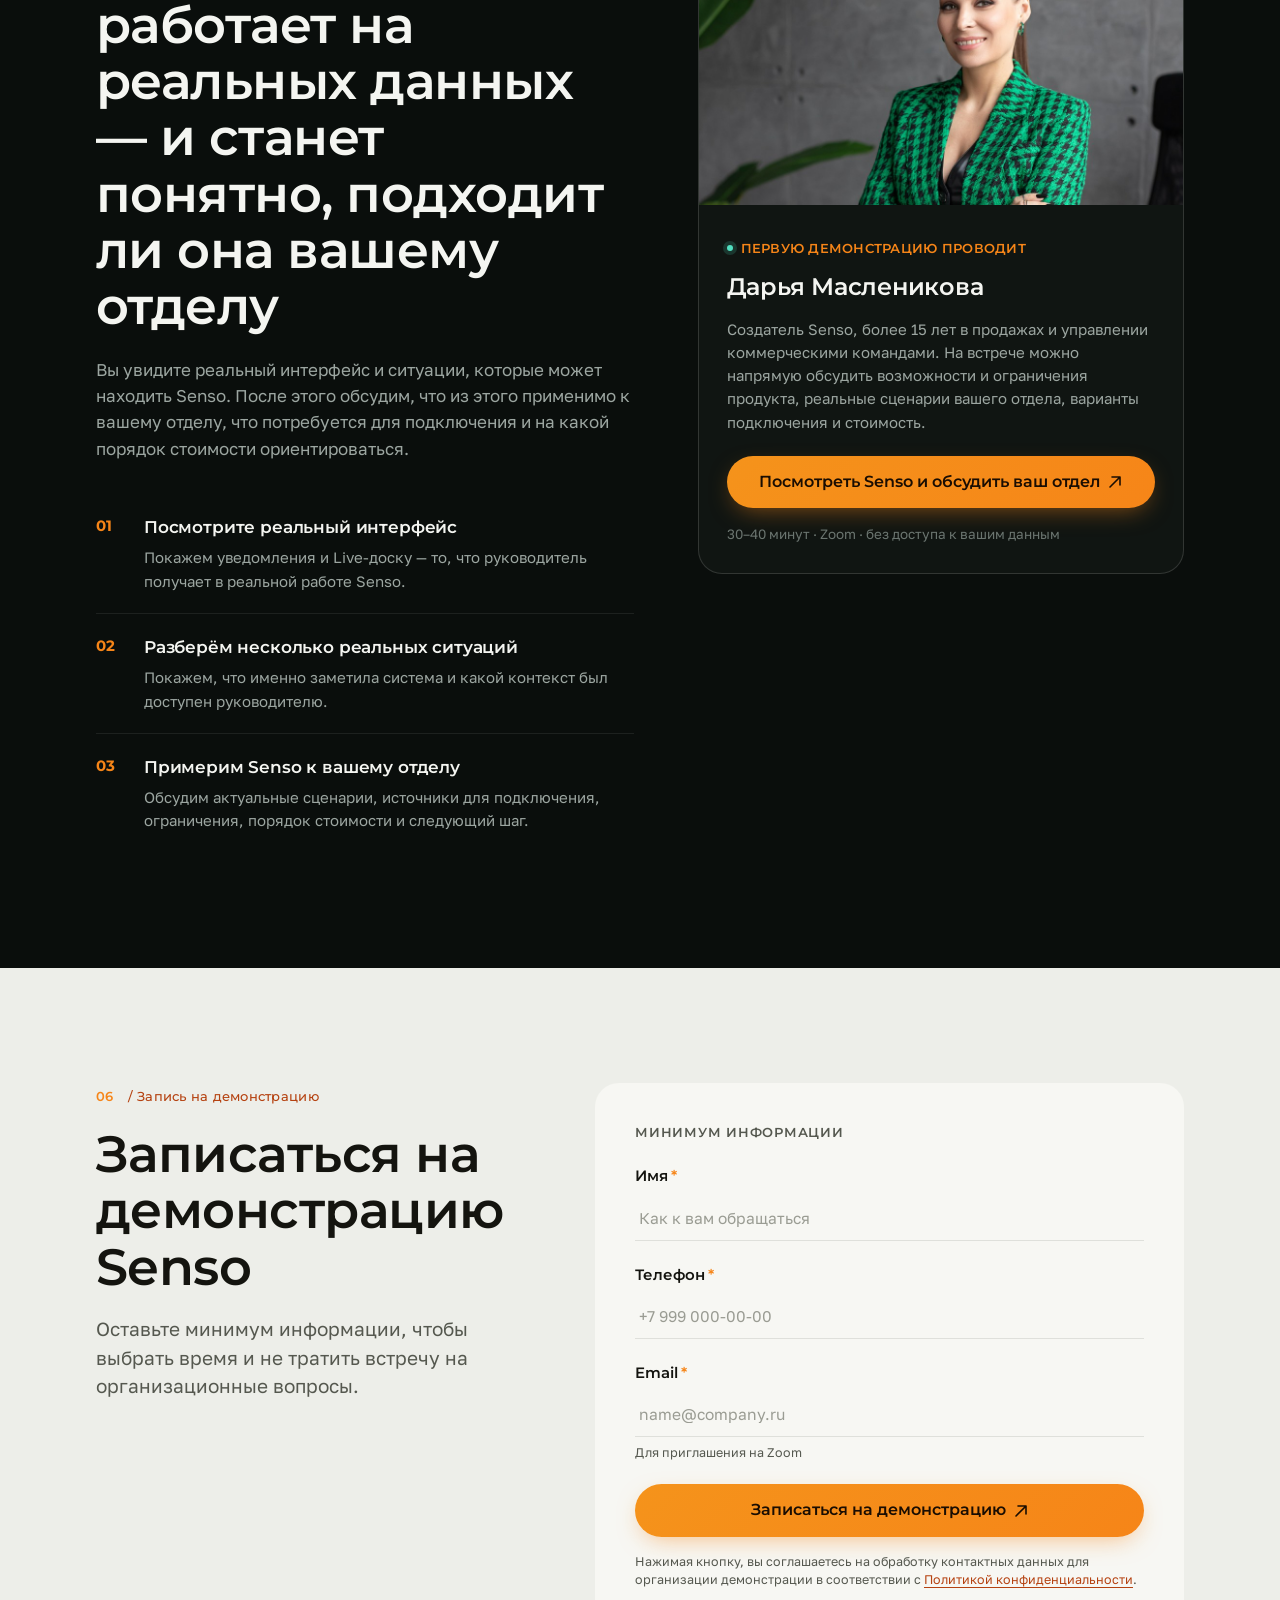
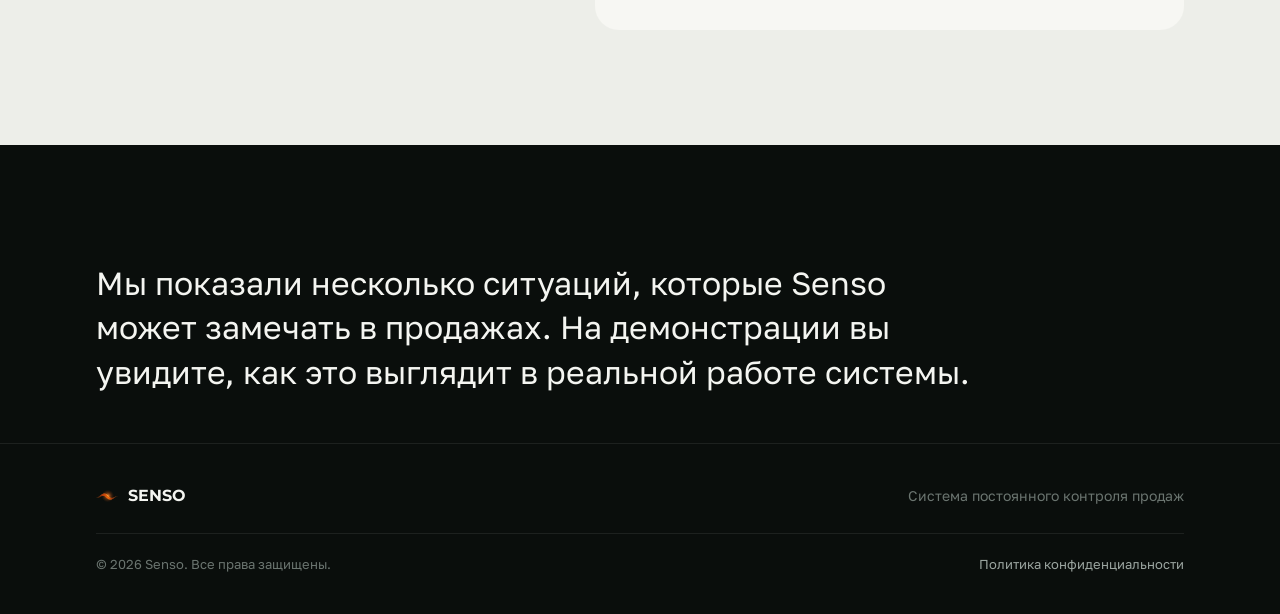
==== commit 00ff8a54: "Add files via upload" ====
--- a/hero-b/index.html
+++ b/hero-b/index.html
@@ -275,28 +275,6 @@
         <input id="f-email" name="email" type="email" placeholder="name@company.ru" required />
         <p class="field-hint">Для приглашения на Zoom</p>
       </div>
-      <div class="field field-row">
-        <div>
-          <label for="f-role">Роль<span class="opt">необязательно</span></label>
-          <select id="f-role" name="role">
-            <option value="">Выберите роль</option>
-            <option>Собственник</option>
-            <option>Руководитель отдела продаж</option>
-            <option>Коммерческий директор</option>
-            <option>Другое</option>
-          </select>
-        </div>
-        <div>
-          <label for="f-team">Менеджеров в отделе<span class="opt">необязательно</span></label>
-          <select id="f-team" name="team_size">
-            <option value="">Выберите диапазон</option>
-            <option>1–2</option>
-            <option>3–5</option>
-            <option>6–15</option>
-            <option>15+</option>
-          </select>
-        </div>
-      </div>
       <button class="btn btn--primary btn--block" type="submit">Записаться на демонстрацию <svg viewBox="0 0 14 14" fill="none"><path d="M2 12L12 2M12 2H4M12 2V10" stroke="currentColor" stroke-width="1.6" stroke-linecap="round" stroke-linejoin="round"/></svg></button>
       <p class="form-consent">Нажимая кнопку, вы соглашаетесь на обработку контактных данных для организации демонстрации в соответствии с <a href="/privacy/">Политикой конфиденциальности</a>.</p>
       <p class="form-status" data-form-status></p>
